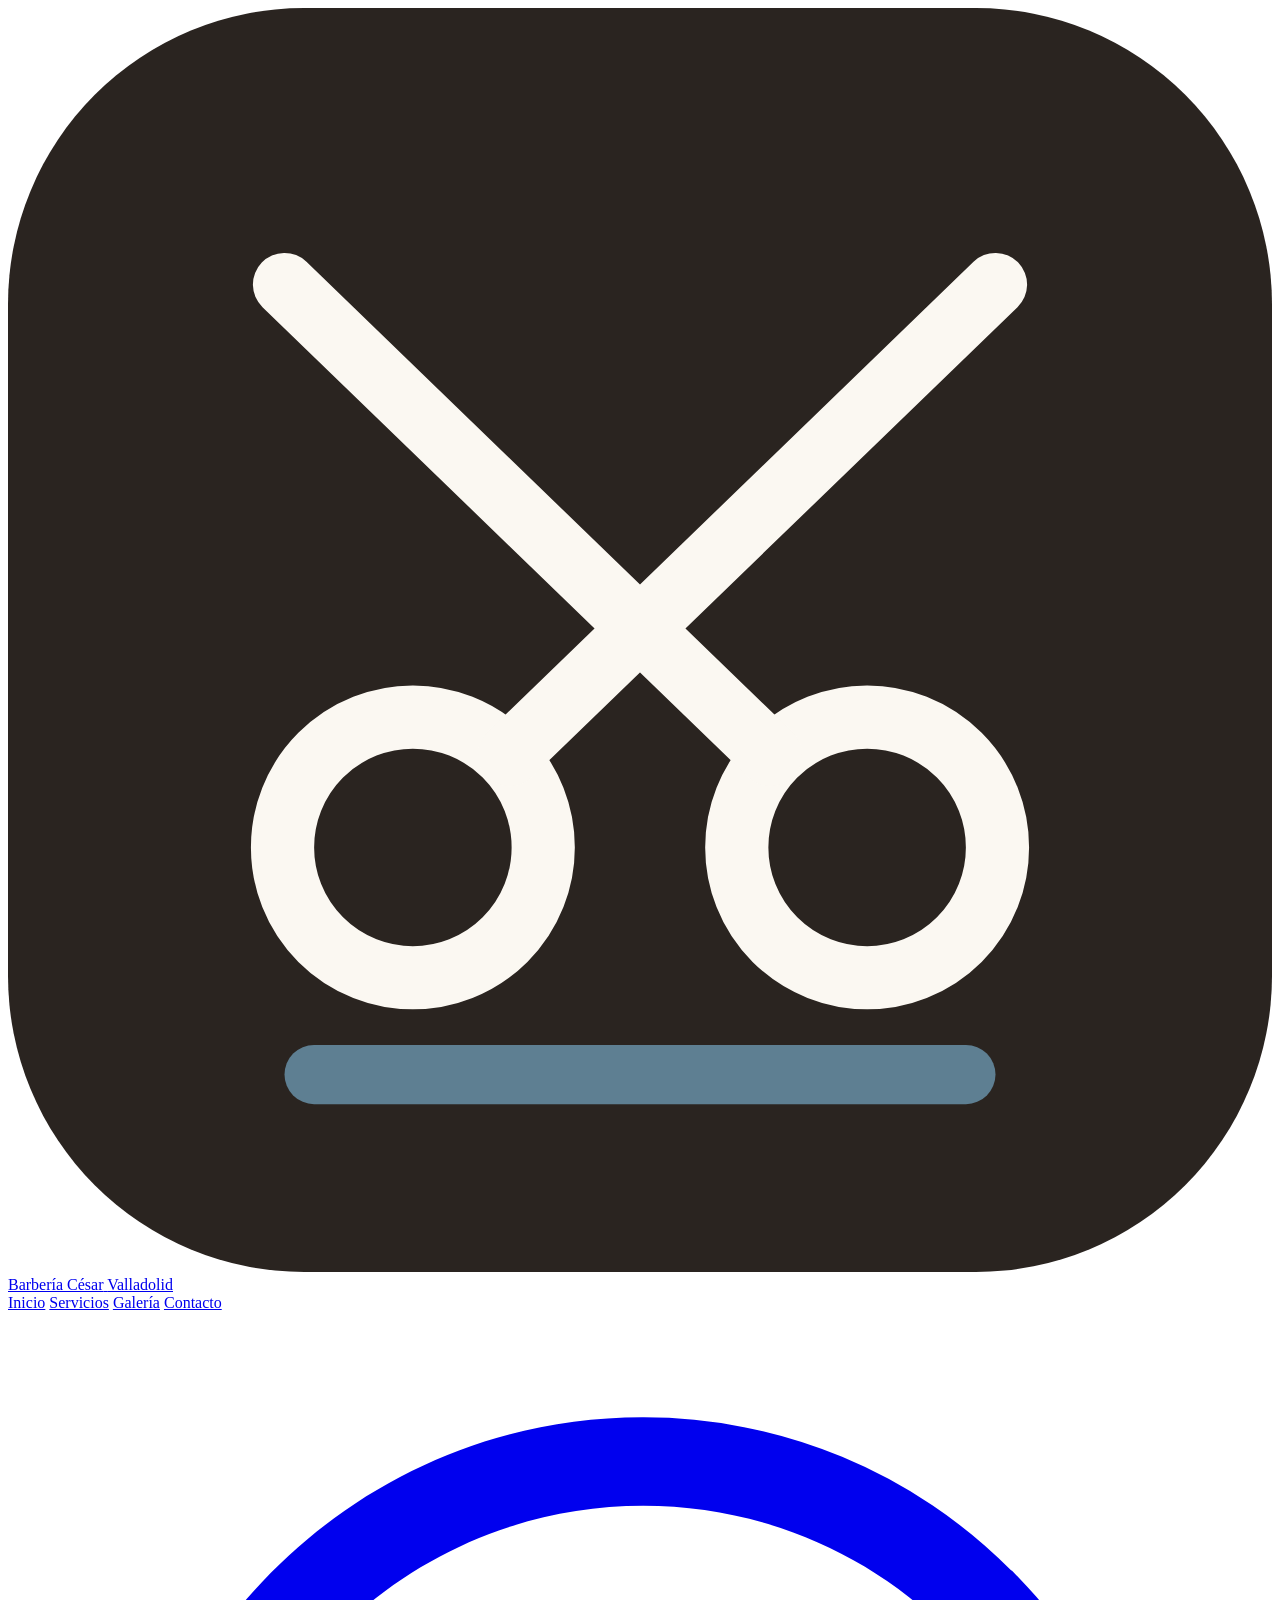
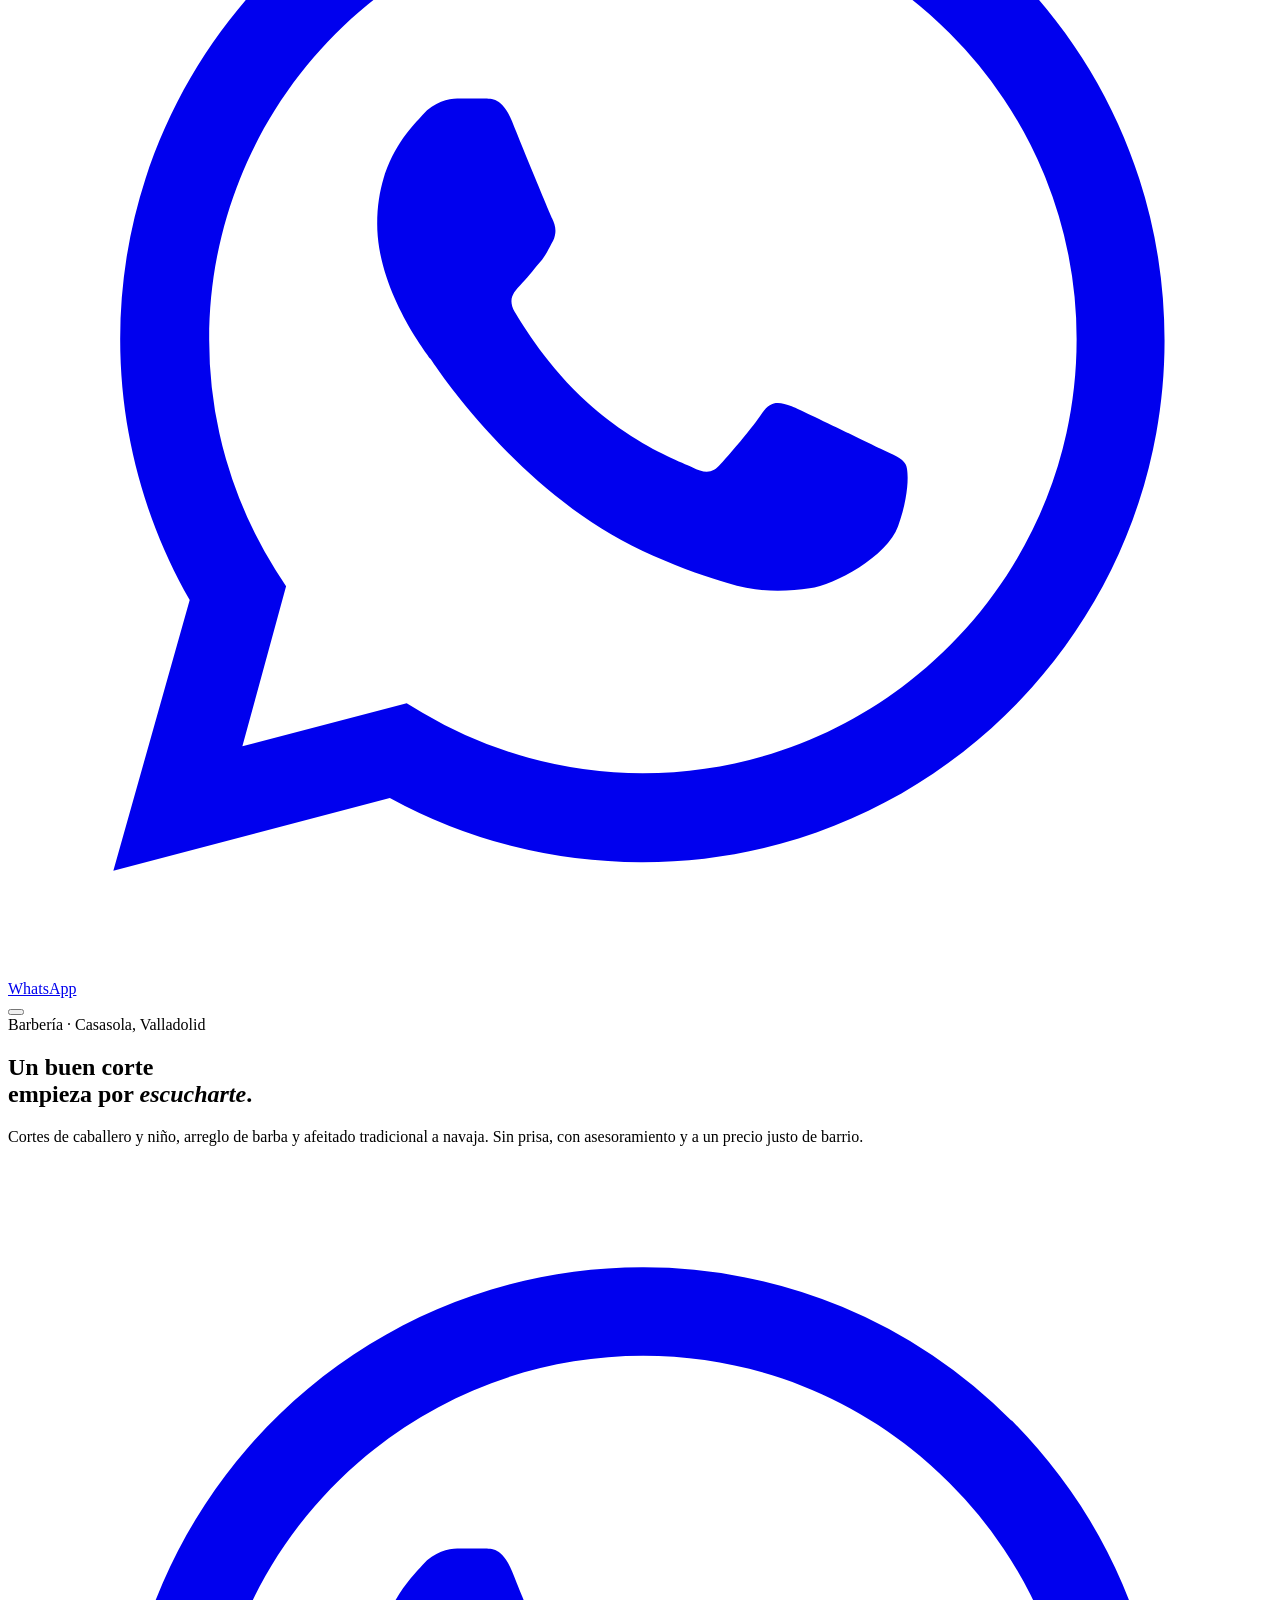
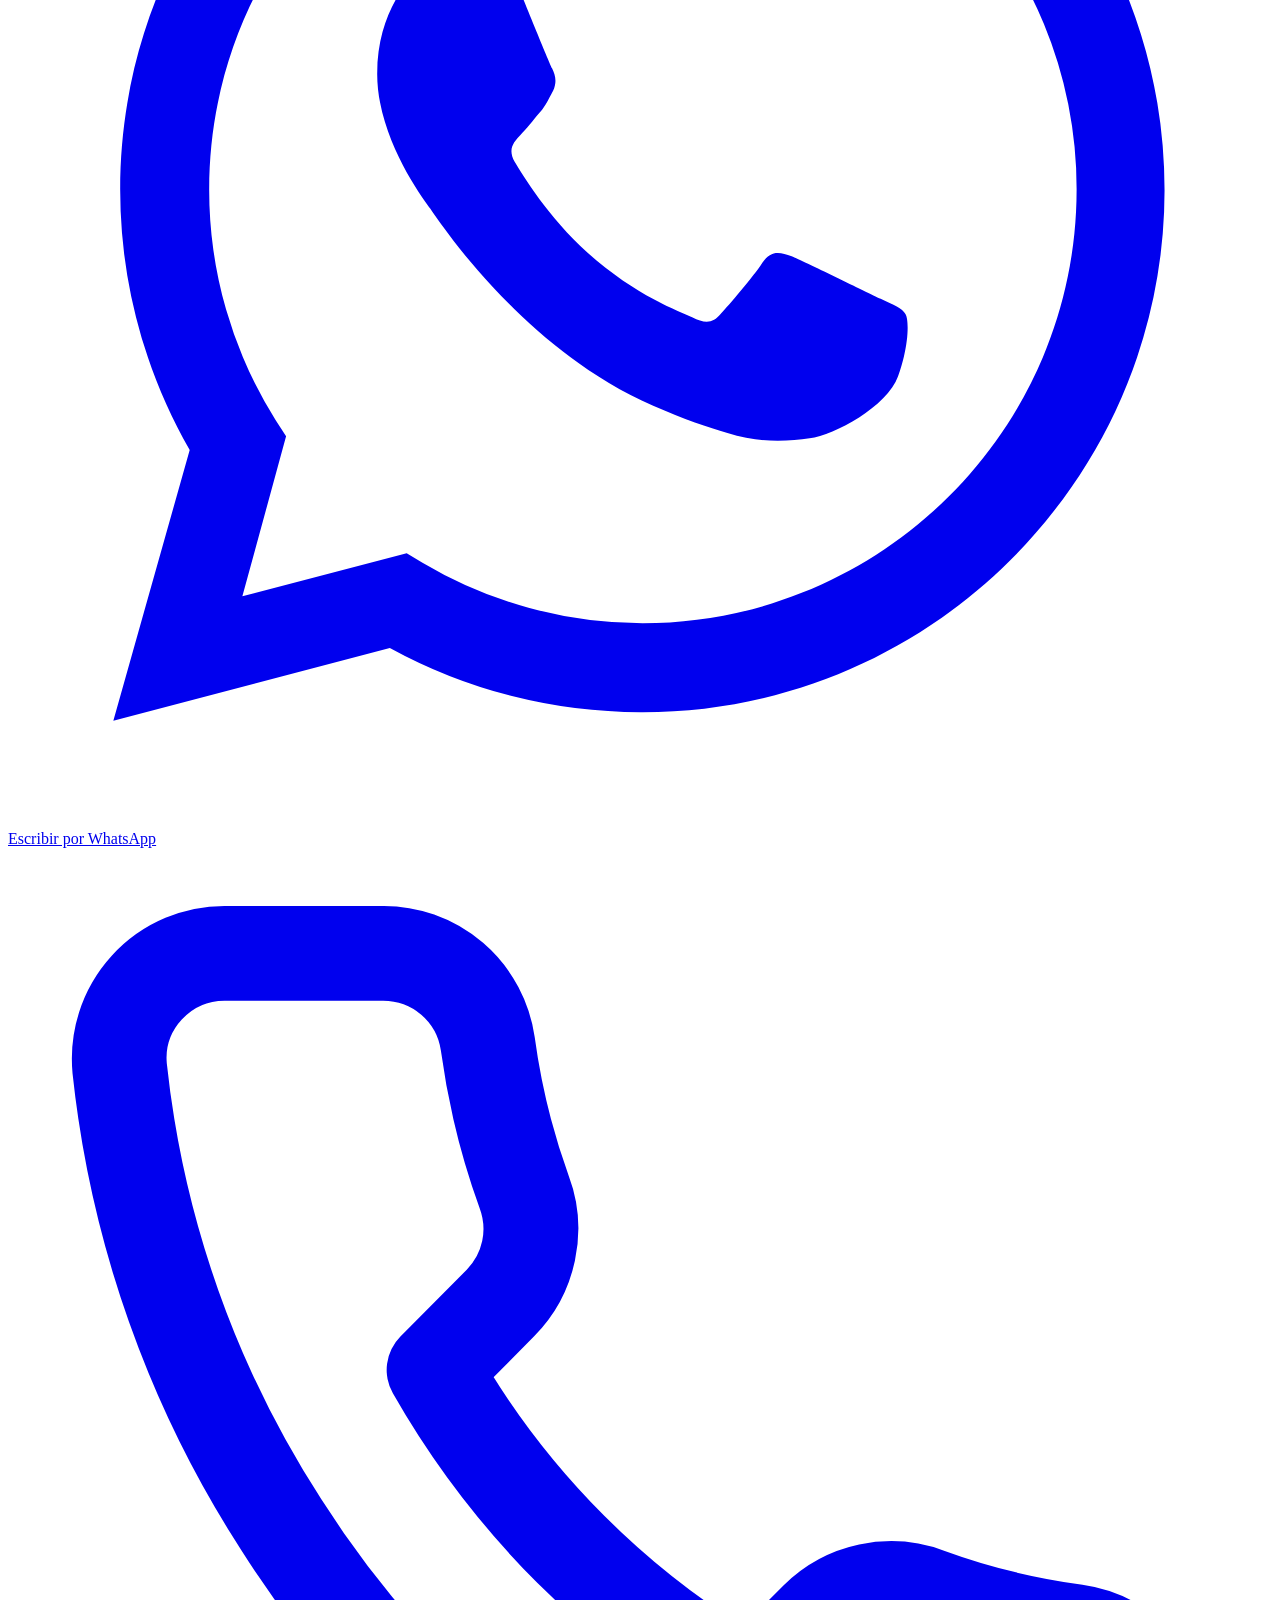
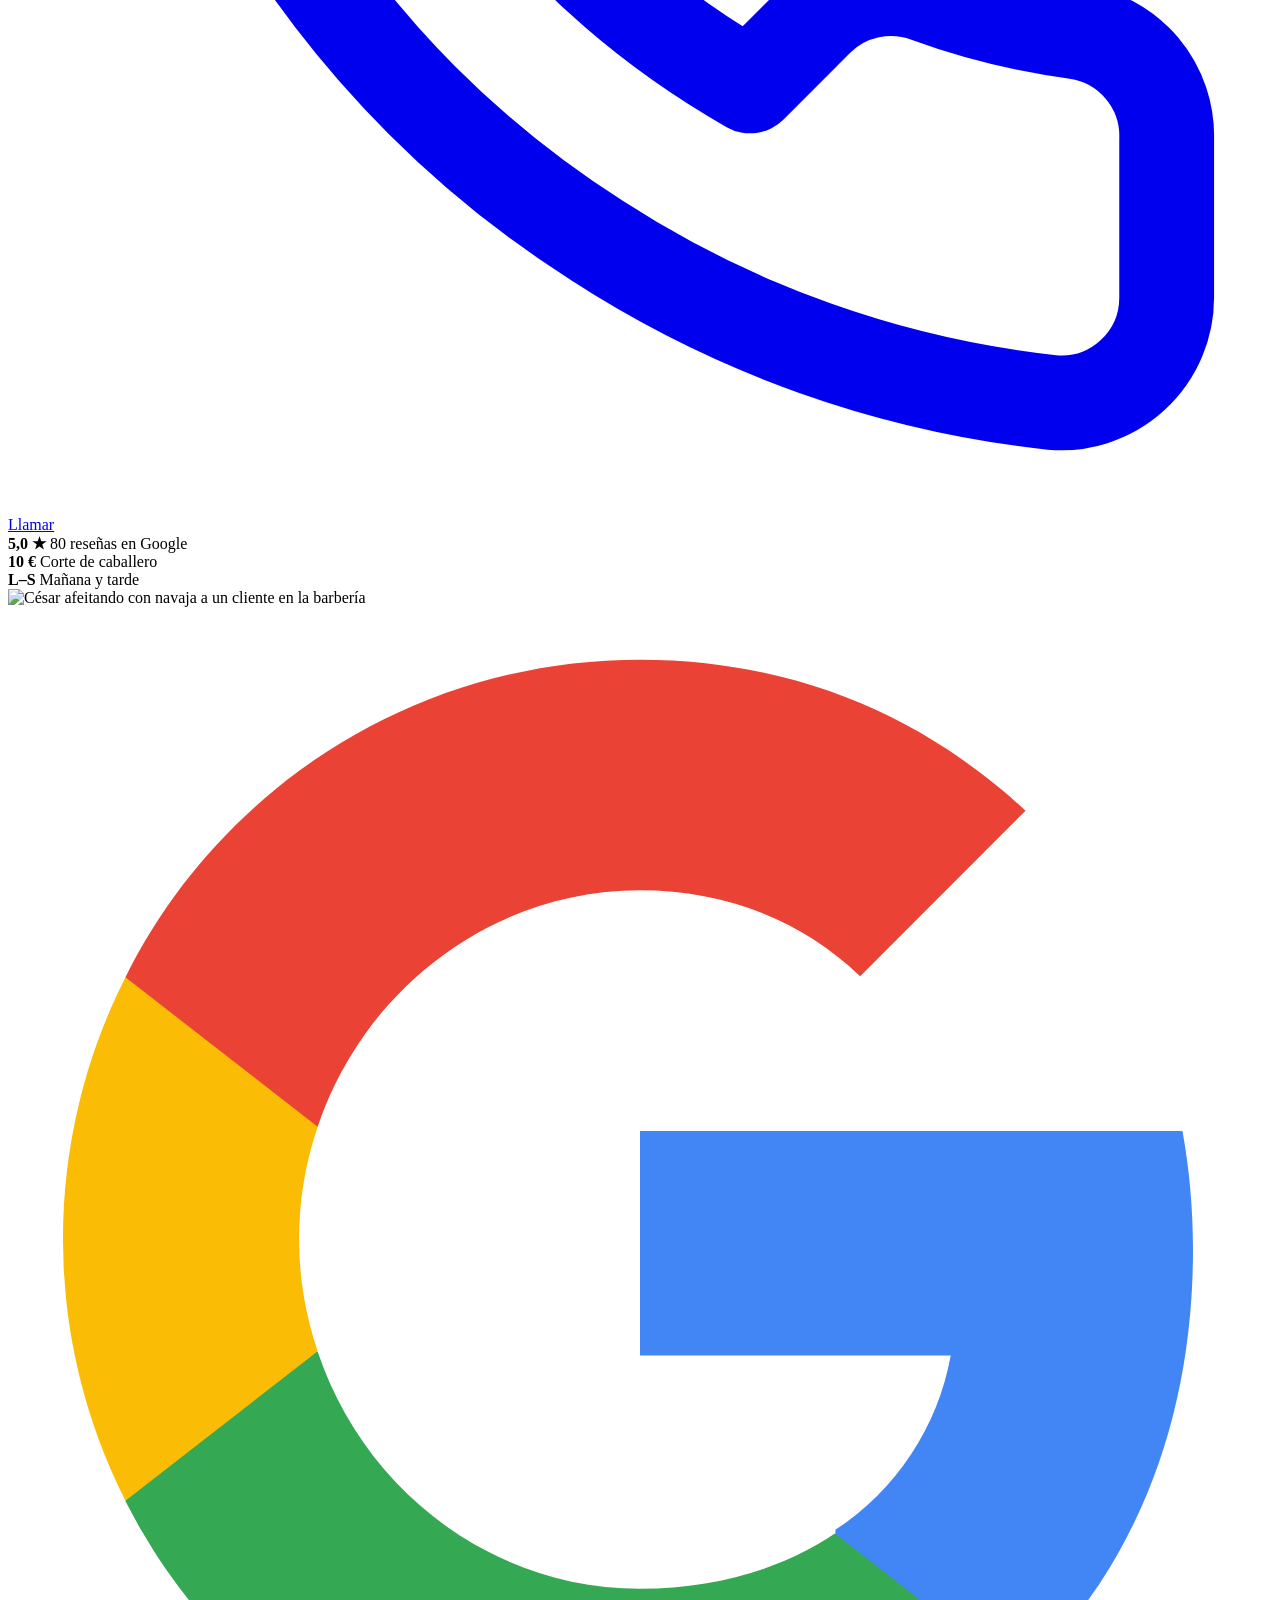
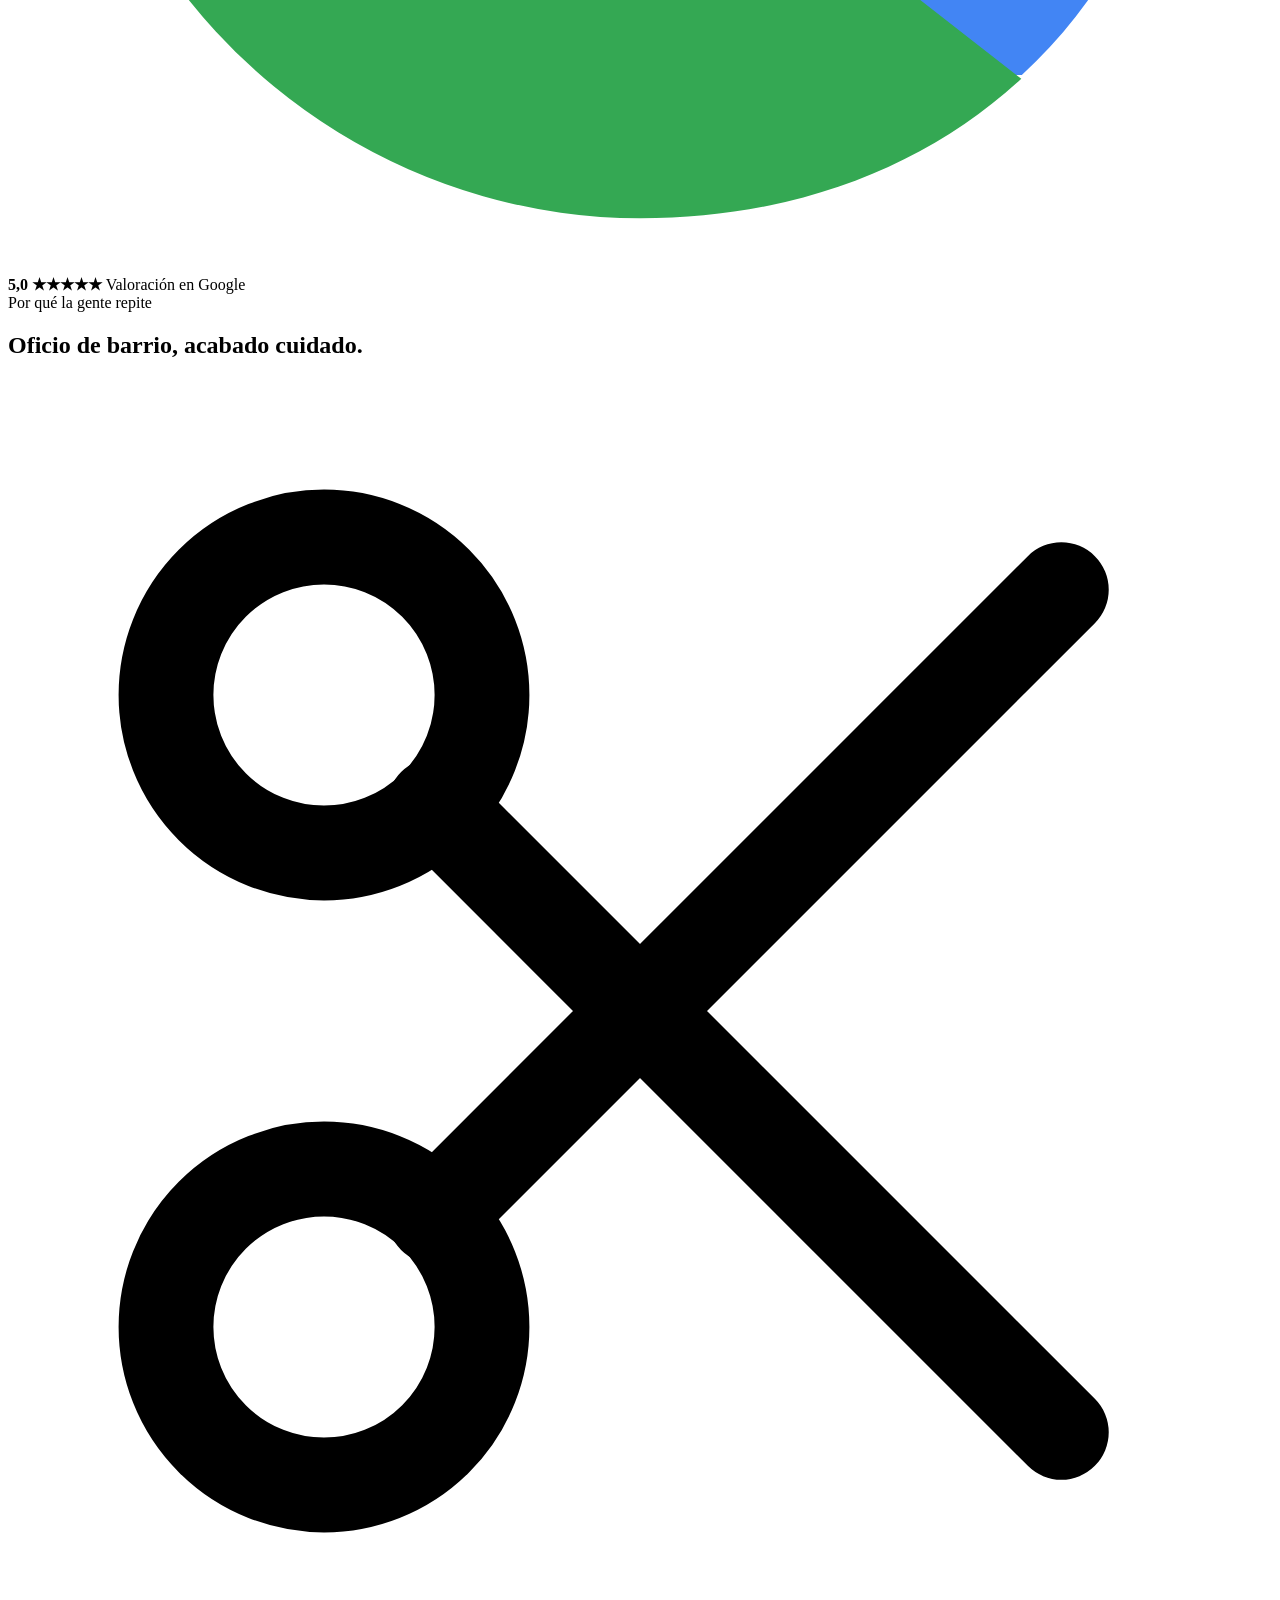
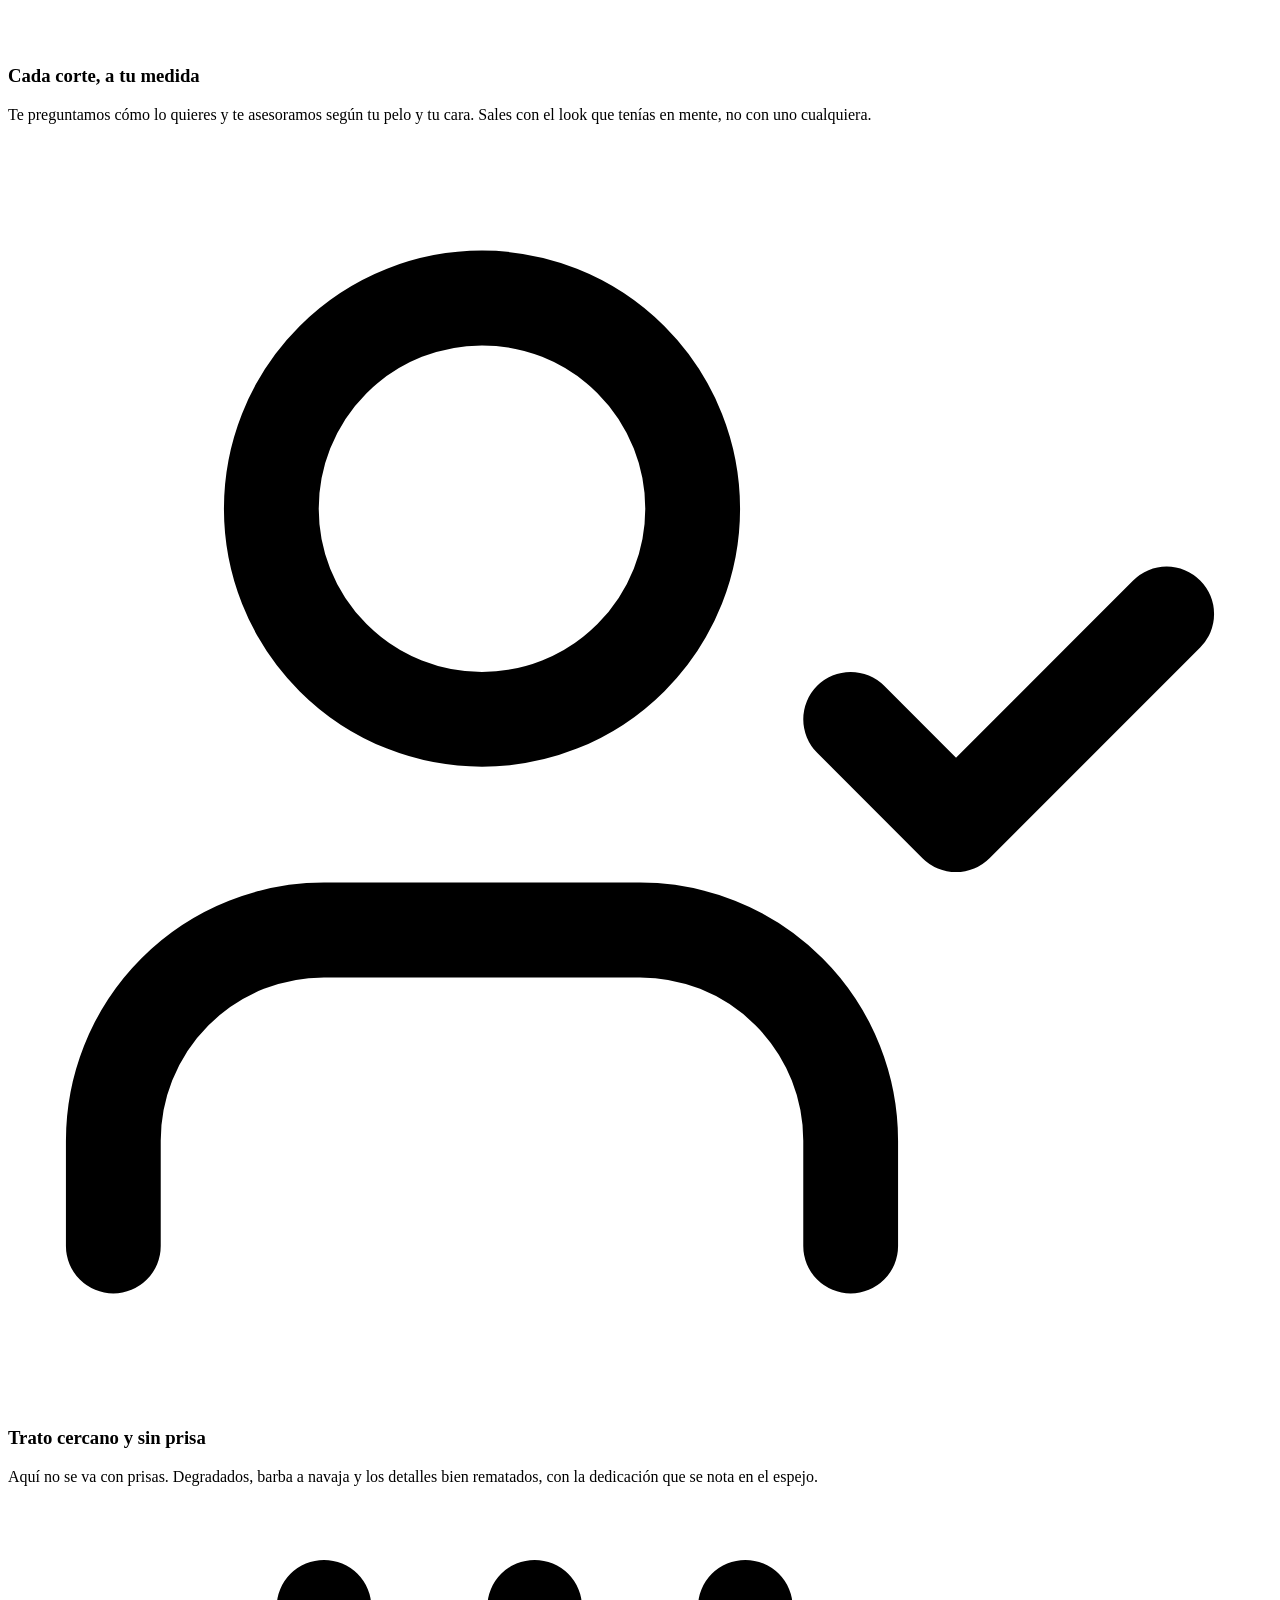
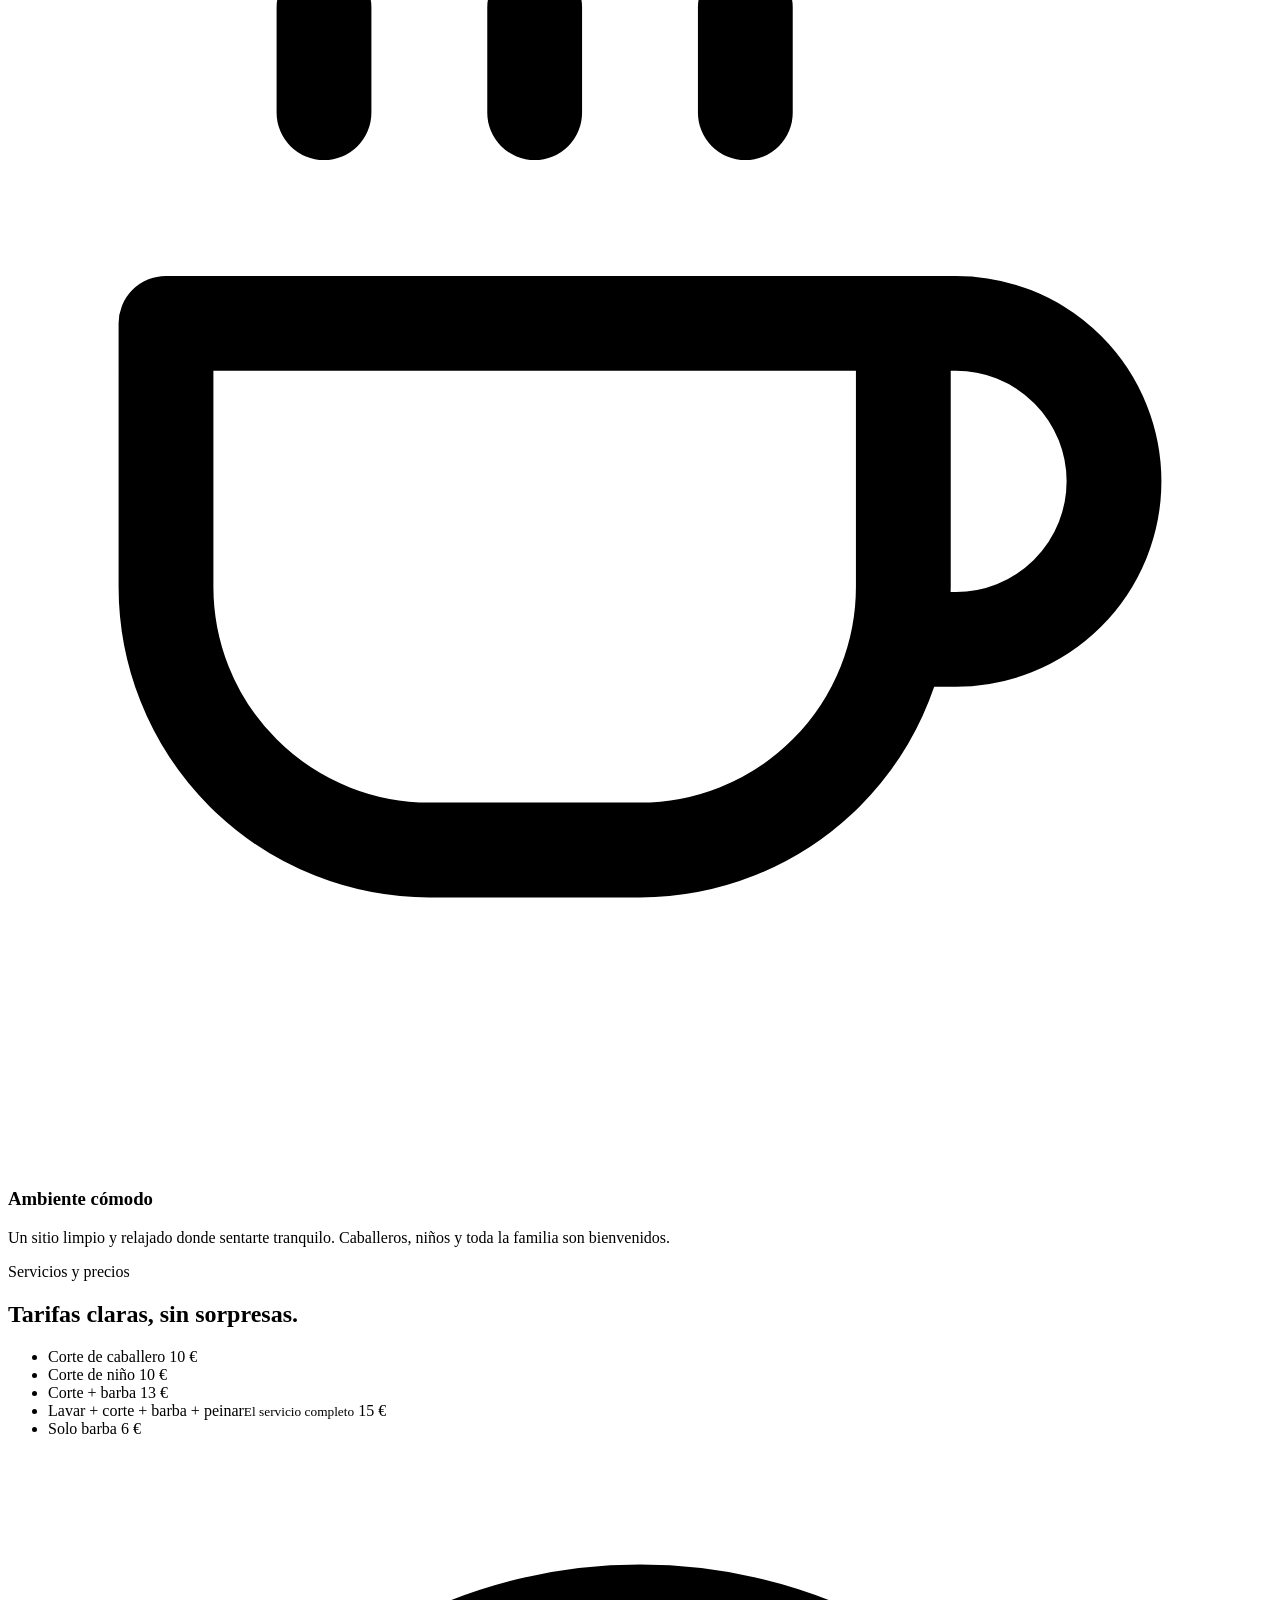
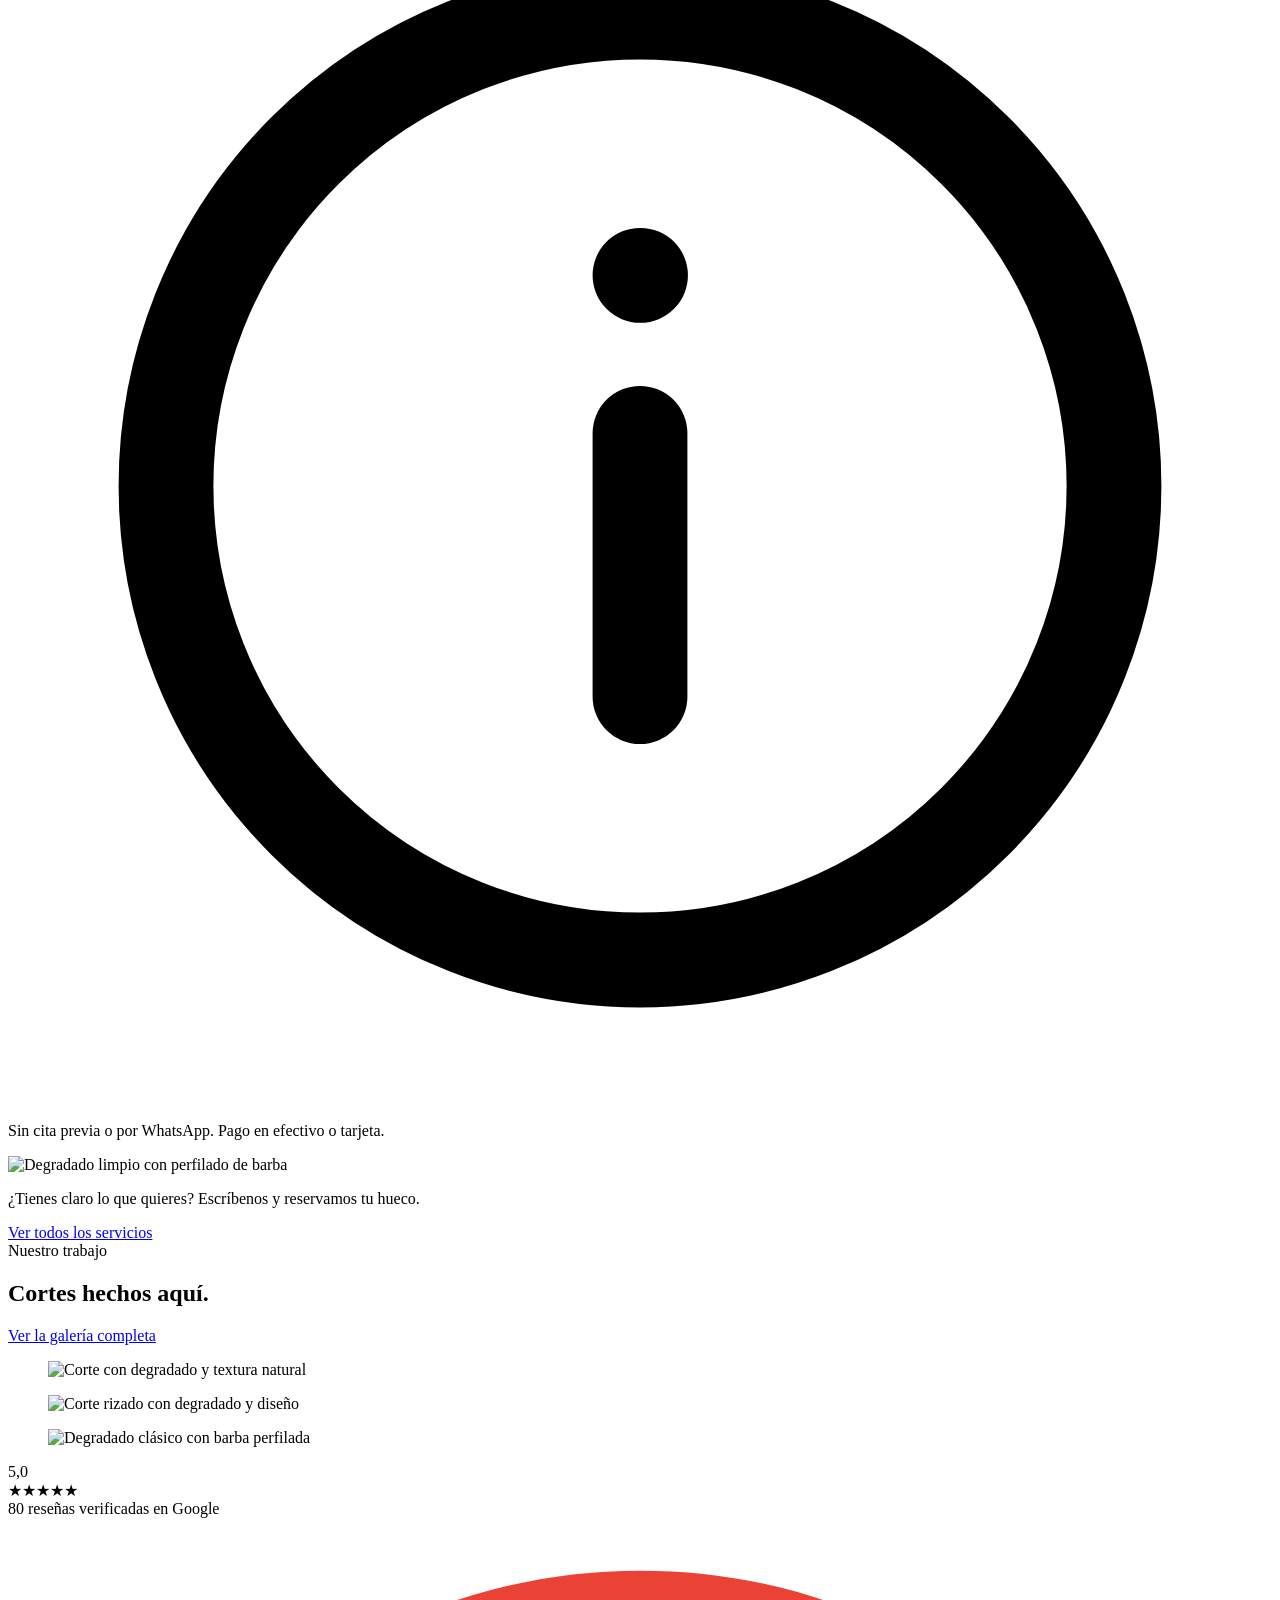
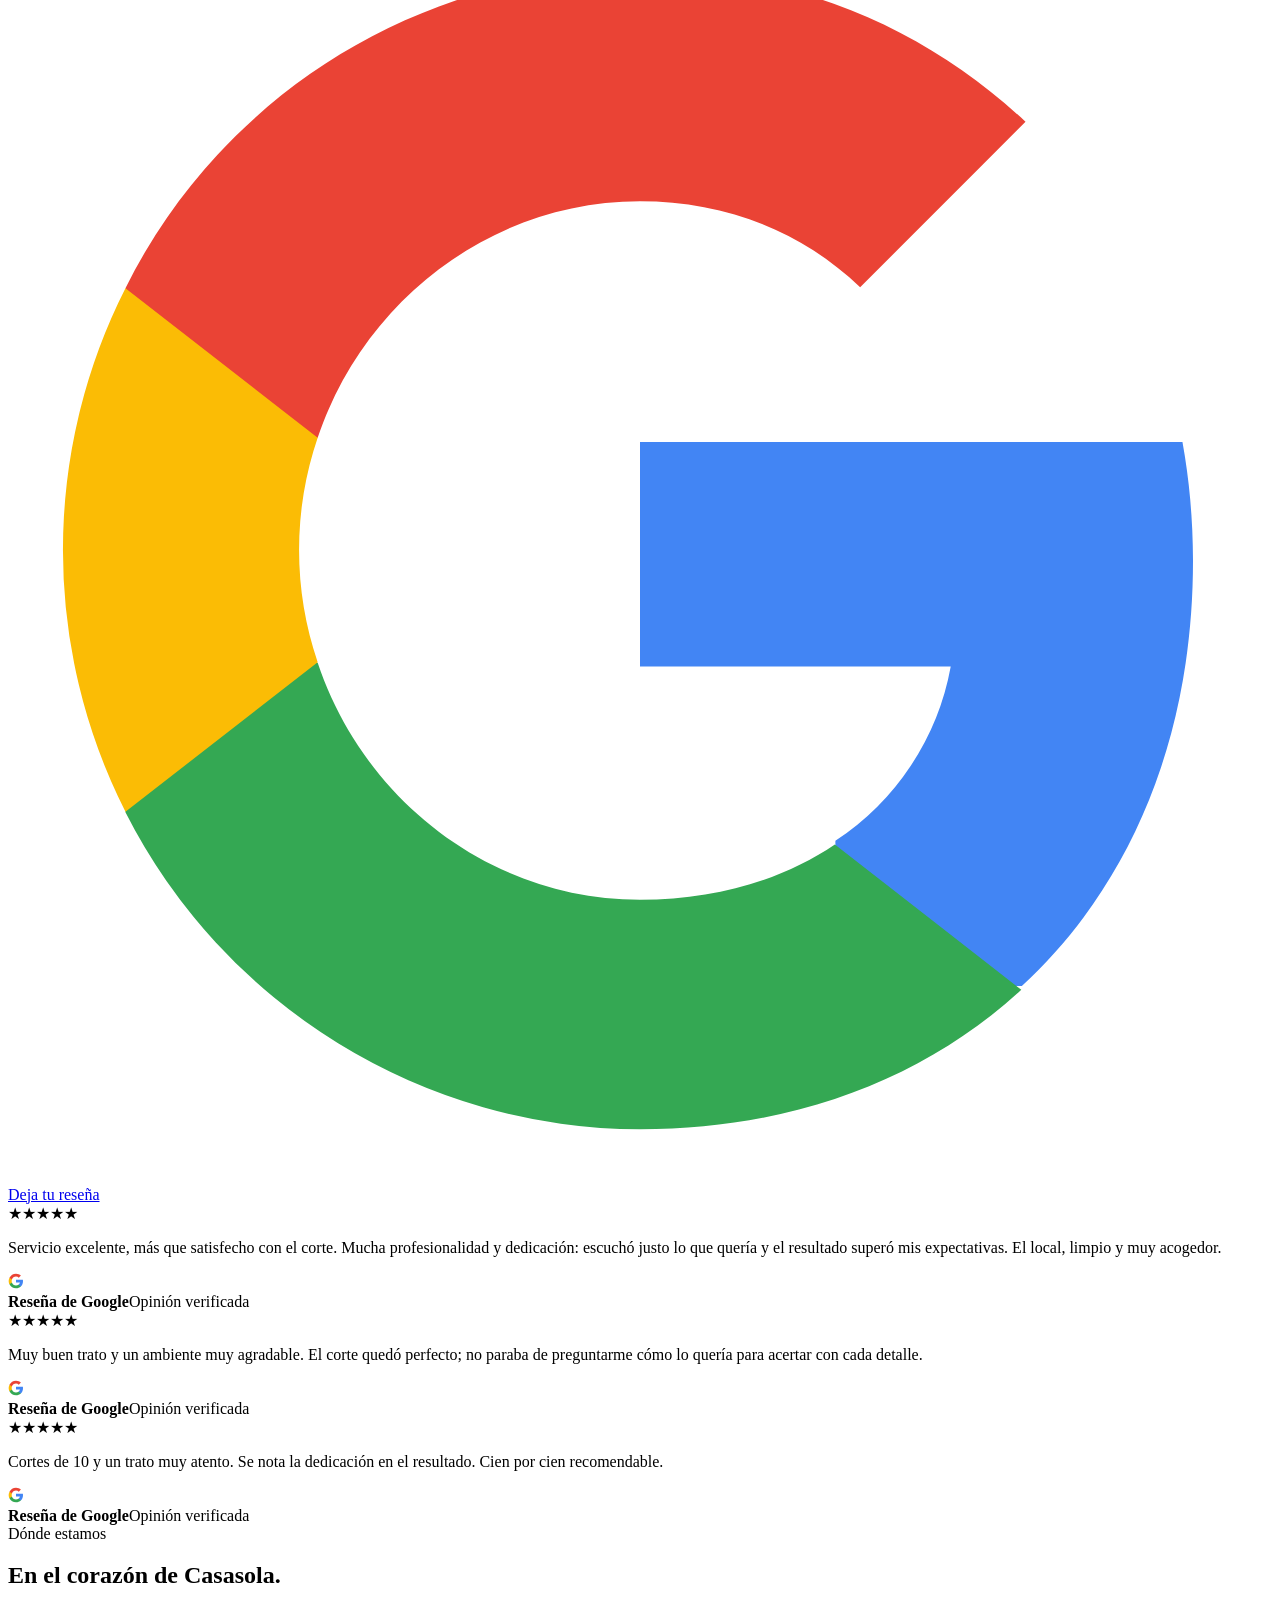
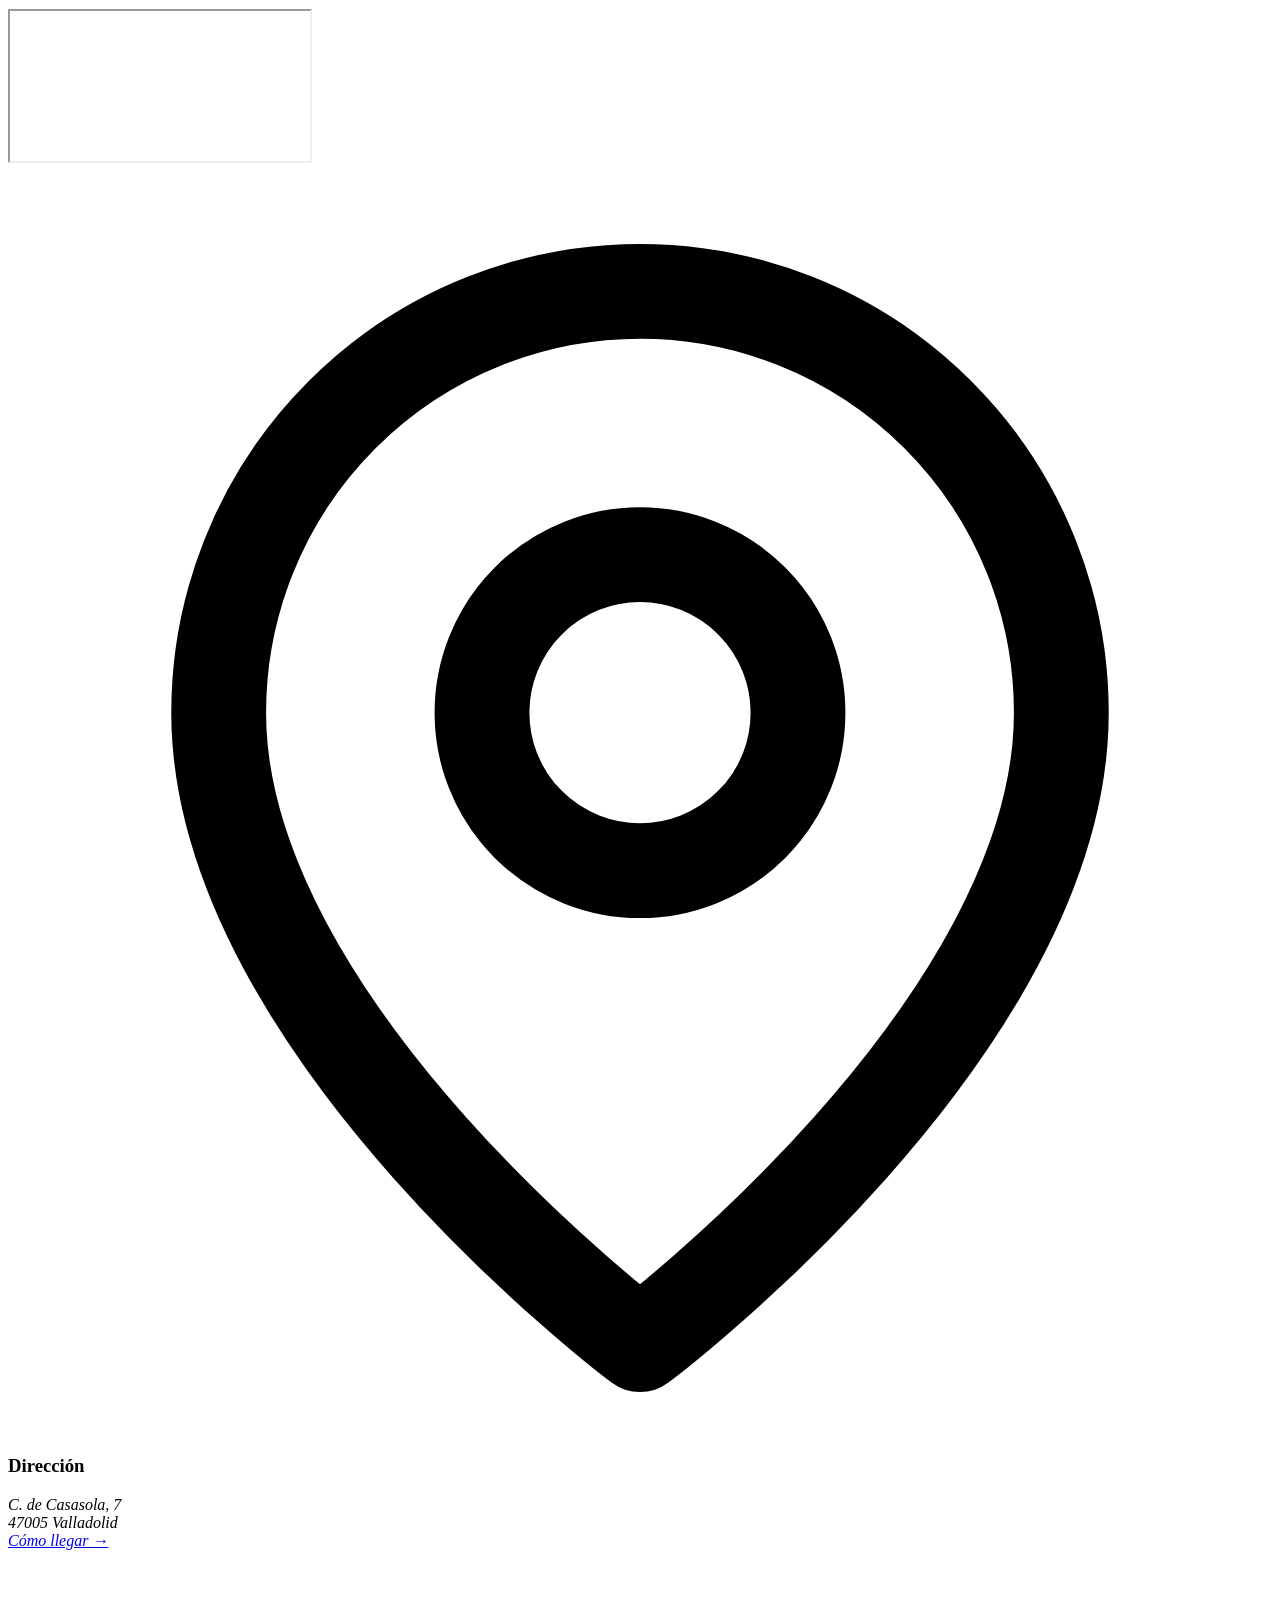
==== index.html @ ac02b458 "cesar" ====
<!DOCTYPE html>
<html lang="es">
<head>
<meta charset="UTF-8">
<meta name="viewport" content="width=device-width, initial-scale=1">
<title>Barbería César · Barbería en Valladolid (Casasola)</title>
<meta name="description" content="Barbería César en el barrio de Casasola, Valladolid. Cortes de caballero y niño, arreglo de barba y afeitado tradicional. 5,0★ con 80 reseñas. Pide cita por WhatsApp.">
<link rel="icon" type="image/svg+xml" href="img/favicon.svg">
<meta property="og:title" content="Barbería César · Valladolid">
<meta property="og:description" content="Cortes, barba y afeitado tradicional en Casasola, Valladolid. 5,0★ en Google.">
<meta property="og:type" content="website">
<meta property="og:image" content="img/hero.webp">
<link rel="preconnect" href="https://fonts.googleapis.com">
<link rel="preconnect" href="https://fonts.gstatic.com" crossorigin>
<script>document.documentElement.className+=" js";</script>
<link rel="stylesheet" href="css/styles.css">
</head>
<body>

<!-- ============ HEADER ============ -->
<header class="site-header">
  <div class="header-inner">
    <a class="brand" href="index.html" aria-label="Barbería César — inicio">
      <svg class="brand__mark" viewBox="0 0 64 64" aria-hidden="true">
        <rect width="64" height="64" rx="15" fill="#2A2420"/>
        <g fill="none" stroke="#FBF8F2" stroke-width="3.2" stroke-linecap="round" stroke-linejoin="round">
          <circle cx="20.5" cy="42.5" r="6.6"/><circle cx="43.5" cy="42.5" r="6.6"/>
          <path d="M25.4 37.8 50 14M38.6 37.8 14 14"/>
        </g>
        <rect x="14" y="52.5" width="36" height="3" rx="1.5" fill="#5E7F92"/>
      </svg>
      <span class="brand__text">
        <span class="brand__name">Barbería César</span>
        <span class="brand__sub">Valladolid</span>
      </span>
    </a>

    <nav class="nav" id="site-nav" aria-label="Principal">
      <a href="index.html" class="is-active">Inicio</a>
      <a href="servicios.html">Servicios</a>
      <a href="galeria.html">Galería</a>
      <a href="contacto.html">Contacto</a>
    </nav>

    <div class="header-actions">
      <!-- Botón directo de WhatsApp (no flotante) -->
      <a class="btn btn--wa" href="https://wa.me/34674576560?text=Hola%2C%20quer%C3%ADa%20pedir%20cita%20en%20Barber%C3%ADa%20C%C3%A9sar" target="_blank" rel="noopener">
        <svg viewBox="0 0 24 24" aria-hidden="true" fill="currentColor"><path d="M19.05 4.91A9.82 9.82 0 0 0 12.04 2C6.58 2 2.13 6.45 2.13 11.91c0 1.75.46 3.45 1.32 4.95L2 22l5.25-1.38a9.9 9.9 0 0 0 4.79 1.22h.01c5.46 0 9.91-4.45 9.91-9.91 0-2.65-1.03-5.14-2.9-7.02zM12.05 20.15a8.2 8.2 0 0 1-4.18-1.15l-.3-.18-3.12.82.83-3.04-.2-.31a8.2 8.2 0 0 1-1.26-4.38c0-4.54 3.7-8.23 8.24-8.23 2.2 0 4.27.86 5.82 2.42a8.18 8.18 0 0 1 2.41 5.82c0 4.54-3.7 8.23-8.24 8.23zm4.52-6.16c-.25-.12-1.47-.72-1.69-.81-.23-.08-.39-.12-.56.13-.16.25-.64.81-.79.97-.14.17-.29.19-.54.06-.25-.12-1.05-.39-1.99-1.23-.74-.66-1.23-1.47-1.38-1.72-.14-.25-.01-.38.11-.51.11-.11.25-.29.37-.43.12-.14.16-.25.25-.41.08-.17.04-.31-.02-.43-.06-.12-.56-1.34-.76-1.84-.2-.48-.41-.42-.56-.43h-.48c-.17 0-.43.06-.66.31-.22.25-.86.85-.86 2.07 0 1.22.89 2.4 1.01 2.56.12.17 1.75 2.67 4.23 3.74.59.26 1.05.41 1.41.52.59.19 1.13.16 1.56.1.48-.07 1.47-.6 1.68-1.18.21-.58.21-1.07.14-1.18-.06-.11-.22-.17-.47-.29z"/></svg>
        <span class="btn-call-label">WhatsApp</span>
      </a>
    </div>

    <button class="nav-toggle" aria-label="Abrir menú" aria-controls="site-nav" aria-expanded="false">
      <span></span>
    </button>
  </div>
</header>
<div class="nav-backdrop" aria-hidden="true"></div>

<main>

<!-- ============ HERO ============ -->
<section class="hero">
  <div class="wrap">
    <div class="hero__grid">
      <div class="hero__content reveal in">
        <span class="eyebrow">Barbería · Casasola, Valladolid</span>
        <h1>Un buen corte<br>empieza por <em>escucharte</em>.</h1>
        <p class="lead hero__lead">Cortes de caballero y niño, arreglo de barba y afeitado tradicional a navaja. Sin prisa, con asesoramiento y a un precio justo de barrio.</p>
        <div class="hero__cta btn-row">
          <a class="btn btn--wa" href="https://wa.me/34674576560?text=Hola%2C%20quer%C3%ADa%20pedir%20cita%20en%20Barber%C3%ADa%20C%C3%A9sar" target="_blank" rel="noopener">
            <svg viewBox="0 0 24 24" aria-hidden="true" fill="currentColor"><path d="M19.05 4.91A9.82 9.82 0 0 0 12.04 2C6.58 2 2.13 6.45 2.13 11.91c0 1.75.46 3.45 1.32 4.95L2 22l5.25-1.38a9.9 9.9 0 0 0 4.79 1.22h.01c5.46 0 9.91-4.45 9.91-9.91 0-2.65-1.03-5.14-2.9-7.02zM12.05 20.15a8.2 8.2 0 0 1-4.18-1.15l-.3-.18-3.12.82.83-3.04-.2-.31a8.2 8.2 0 0 1-1.26-4.38c0-4.54 3.7-8.23 8.24-8.23 2.2 0 4.27.86 5.82 2.42a8.18 8.18 0 0 1 2.41 5.82c0 4.54-3.7 8.23-8.24 8.23zm4.52-6.16c-.25-.12-1.47-.72-1.69-.81-.23-.08-.39-.12-.56.13-.16.25-.64.81-.79.97-.14.17-.29.19-.54.06-.25-.12-1.05-.39-1.99-1.23-.74-.66-1.23-1.47-1.38-1.72-.14-.25-.01-.38.11-.51.11-.11.25-.29.37-.43.12-.14.16-.25.25-.41.08-.17.04-.31-.02-.43-.06-.12-.56-1.34-.76-1.84-.2-.48-.41-.42-.56-.43h-.48c-.17 0-.43.06-.66.31-.22.25-.86.85-.86 2.07 0 1.22.89 2.4 1.01 2.56.12.17 1.75 2.67 4.23 3.74.59.26 1.05.41 1.41.52.59.19 1.13.16 1.56.1.48-.07 1.47-.6 1.68-1.18.21-.58.21-1.07.14-1.18-.06-.11-.22-.17-.47-.29z"/></svg>
            Escribir por WhatsApp
          </a>
          <a class="btn btn--ghost" href="tel:+34674576560">
            <svg viewBox="0 0 24 24" aria-hidden="true" fill="none" stroke="currentColor" stroke-width="1.8" stroke-linecap="round" stroke-linejoin="round"><path d="M22 16.92v3a2 2 0 0 1-2.18 2 19.8 19.8 0 0 1-8.63-3.07 19.5 19.5 0 0 1-6-6 19.8 19.8 0 0 1-3.07-8.67A2 2 0 0 1 4.11 2h3a2 2 0 0 1 2 1.72c.13.96.36 1.9.69 2.81a2 2 0 0 1-.45 2.11L8.09 9.91a16 16 0 0 0 6 6l1.27-1.27a2 2 0 0 1 2.11-.45c.9.33 1.85.56 2.81.69A2 2 0 0 1 22 16.92z"/></svg>
            Llamar
          </a>
        </div>
        <div class="hero__meta">
          <div class="hero__stat">
            <b>5,0 <span class="stars" aria-hidden="true">★</span></b>
            <span>80 reseñas en Google</span>
          </div>
          <div class="hero__stat">
            <b>10&nbsp;€</b>
            <span>Corte de caballero</span>
          </div>
          <div class="hero__stat">
            <b>L–S</b>
            <span>Mañana y tarde</span>
          </div>
        </div>
      </div>

      <div class="hero__media reveal in" data-d="1">
        <img src="img/hero.webp" width="1265" height="1244" alt="César afeitando con navaja a un cliente en la barbería" fetchpriority="high">
        <div class="hero__badge">
          <svg viewBox="0 0 24 24" aria-hidden="true"><path fill="#4285F4" d="M22.5 12.2c0-.78-.07-1.53-.2-2.25H12v4.26h5.9a5.04 5.04 0 0 1-2.19 3.31v2.76h3.54c2.07-1.91 3.25-4.72 3.25-8.08z"/><path fill="#34A853" d="M12 23c2.95 0 5.43-.98 7.24-2.65l-3.54-2.76c-.98.66-2.23 1.05-3.7 1.05-2.85 0-5.26-1.92-6.12-4.5H2.23v2.84A10.99 10.99 0 0 0 12 23z"/><path fill="#FBBC05" d="M5.88 14.13a6.6 6.6 0 0 1 0-4.26V7.03H2.23a11 11 0 0 0 0 9.94l3.65-2.84z"/><path fill="#EA4335" d="M12 5.38c1.6 0 3.05.55 4.18 1.63l3.14-3.14C17.43 2.1 14.95 1 12 1 7.7 1 3.99 3.47 2.23 7.03l3.65 2.84C6.74 7.3 9.15 5.38 12 5.38z"/></svg>
          <div>
            <b>5,0 <span class="stars" aria-hidden="true">★★★★★</span></b>
            <span>Valoración en Google</span>
          </div>
        </div>
      </div>
    </div>
  </div>
</section>

<!-- ============ VALORES ============ -->
<section class="section section--tint">
  <div class="wrap">
    <div class="section-head reveal">
      <span class="eyebrow">Por qué la gente repite</span>
      <h2>Oficio de barrio, acabado cuidado.</h2>
    </div>
    <div class="feature-grid">
      <article class="feature reveal" data-d="1">
        <div class="feature__icon">
          <svg viewBox="0 0 24 24" aria-hidden="true" fill="none" stroke="currentColor" stroke-width="1.8" stroke-linecap="round" stroke-linejoin="round"><circle cx="6" cy="6" r="3"/><circle cx="6" cy="18" r="3"/><path d="M8.1 8.1 20 20M8.1 15.9 20 4"/></svg>
        </div>
        <h3>Cada corte, a tu medida</h3>
        <p>Te preguntamos cómo lo quieres y te asesoramos según tu pelo y tu cara. Sales con el look que tenías en mente, no con uno cualquiera.</p>
      </article>
      <article class="feature reveal" data-d="2">
        <div class="feature__icon">
          <svg viewBox="0 0 24 24" aria-hidden="true" fill="none" stroke="currentColor" stroke-width="1.8" stroke-linecap="round" stroke-linejoin="round"><path d="M16 21v-2a4 4 0 0 0-4-4H6a4 4 0 0 0-4 4v2"/><circle cx="9" cy="7" r="4"/><path d="m16 11 2 2 4-4"/></svg>
        </div>
        <h3>Trato cercano y sin prisa</h3>
        <p>Aquí no se va con prisas. Degradados, barba a navaja y los detalles bien rematados, con la dedicación que se nota en el espejo.</p>
      </article>
      <article class="feature reveal" data-d="3">
        <div class="feature__icon">
          <svg viewBox="0 0 24 24" aria-hidden="true" fill="none" stroke="currentColor" stroke-width="1.8" stroke-linecap="round" stroke-linejoin="round"><path d="M17 8h1a3 3 0 0 1 0 6h-1"/><path d="M3 8h14v5a5 5 0 0 1-5 5H8a5 5 0 0 1-5-5V8z"/><path d="M6 2v2M10 2v2M14 2v2"/></svg>
        </div>
        <h3>Ambiente cómodo</h3>
        <p>Un sitio limpio y relajado donde sentarte tranquilo. Caballeros, niños y toda la familia son bienvenidos.</p>
      </article>
    </div>
  </div>
</section>

<!-- ============ PRECIOS DESTACADOS ============ -->
<section class="section">
  <div class="wrap">
    <div class="services-split">
      <div>
        <div class="section-head reveal" style="margin-bottom:var(--s4)">
          <span class="eyebrow">Servicios y precios</span>
          <h2>Tarifas claras, sin sorpresas.</h2>
        </div>
        <div class="tariff-wrap reveal" data-d="1">
          <div class="stripe" aria-hidden="true"></div>
          <ul class="tariff">
            <li class="tariff__row">
              <span class="tariff__name">Corte de caballero</span>
              <span class="tariff__leader" aria-hidden="true"></span>
              <span class="tariff__price">10&nbsp;€</span>
            </li>
            <li class="tariff__row">
              <span class="tariff__name">Corte de niño</span>
              <span class="tariff__leader" aria-hidden="true"></span>
              <span class="tariff__price">10&nbsp;€</span>
            </li>
            <li class="tariff__row">
              <span class="tariff__name">Corte + barba</span>
              <span class="tariff__leader" aria-hidden="true"></span>
              <span class="tariff__price">13&nbsp;€</span>
            </li>
            <li class="tariff__row">
              <span class="tariff__name">Lavar + corte + barba + peinar<small>El servicio completo</small></span>
              <span class="tariff__leader" aria-hidden="true"></span>
              <span class="tariff__price tariff__price--star">15&nbsp;€</span>
            </li>
            <li class="tariff__row">
              <span class="tariff__name">Solo barba</span>
              <span class="tariff__leader" aria-hidden="true"></span>
              <span class="tariff__price">6&nbsp;€</span>
            </li>
          </ul>
          <p class="tariff-note">
            <svg viewBox="0 0 24 24" aria-hidden="true" fill="none" stroke="currentColor" stroke-width="1.8" stroke-linecap="round" stroke-linejoin="round"><circle cx="12" cy="12" r="9"/><path d="M12 11v5M12 8h.01"/></svg>
            Sin cita previa o por WhatsApp. Pago en efectivo o tarjeta.
          </p>
        </div>
      </div>
      <aside class="services-aside reveal" data-d="2">
        <img src="img/trabajos_02.webp" width="765" height="1020" alt="Degradado limpio con perfilado de barba" loading="lazy">
        <p class="lead">¿Tienes claro lo que quieres? Escríbenos y reservamos tu hueco.</p>
        <div class="btn-row" style="margin-top:var(--s3)">
          <a class="btn btn--dark" href="servicios.html">Ver todos los servicios</a>
        </div>
      </aside>
    </div>
  </div>
</section>

<!-- ============ GALERÍA (anticipo) ============ -->
<section class="section section--tint">
  <div class="wrap">
    <div class="reviews-top reveal">
      <div class="section-head" style="margin-bottom:0">
        <span class="eyebrow">Nuestro trabajo</span>
        <h2>Cortes hechos aquí.</h2>
      </div>
      <a class="btn btn--ghost" href="galeria.html">Ver la galería completa</a>
    </div>
    <div class="gallery gallery--preview reveal" data-d="1">
      <figure class="shot"><img src="img/trabajos_01.webp" width="768" height="1020" alt="Corte con degradado y textura natural" loading="lazy"></figure>
      <figure class="shot"><img src="img/trabajos_04.webp" width="765" height="1020" alt="Corte rizado con degradado y diseño" loading="lazy"></figure>
      <figure class="shot"><img src="img/trabajos_05.webp" width="765" height="1020" alt="Degradado clásico con barba perfilada" loading="lazy"></figure>
    </div>
  </div>
</section>

<!-- ============ RESEÑAS ============ -->
<section class="section">
  <div class="wrap">
    <div class="reviews-top reveal">
      <div class="rating-badge">
        <div class="rating-badge__score">5,0</div>
        <div class="rating-badge__meta">
          <div class="stars" aria-hidden="true">★★★★★</div>
          <span>80 reseñas verificadas en Google</span>
        </div>
      </div>
      <a class="btn btn--light" href="https://search.google.com/local/writereview?placeid=ChIJ3dQNRzgTRw0RWddzvjL9yX8" target="_blank" rel="noopener">
        <svg viewBox="0 0 24 24" aria-hidden="true"><path fill="#4285F4" d="M22.5 12.2c0-.78-.07-1.53-.2-2.25H12v4.26h5.9a5.04 5.04 0 0 1-2.19 3.31v2.76h3.54c2.07-1.91 3.25-4.72 3.25-8.08z"/><path fill="#34A853" d="M12 23c2.95 0 5.43-.98 7.24-2.65l-3.54-2.76c-.98.66-2.23 1.05-3.7 1.05-2.85 0-5.26-1.92-6.12-4.5H2.23v2.84A10.99 10.99 0 0 0 12 23z"/><path fill="#FBBC05" d="M5.88 14.13a6.6 6.6 0 0 1 0-4.26V7.03H2.23a11 11 0 0 0 0 9.94l3.65-2.84z"/><path fill="#EA4335" d="M12 5.38c1.6 0 3.05.55 4.18 1.63l3.14-3.14C17.43 2.1 14.95 1 12 1 7.7 1 3.99 3.47 2.23 7.03l3.65 2.84C6.74 7.3 9.15 5.38 12 5.38z"/></svg>
        Deja tu reseña
      </a>
    </div>

    <div class="review-grid">
      <article class="review reveal" data-d="1">
        <div class="stars" aria-hidden="true">★★★★★</div>
        <p>Servicio excelente, más que satisfecho con el corte. Mucha profesionalidad y dedicación: escuchó justo lo que quería y el resultado superó mis expectativas. El local, limpio y muy acogedor.</p>
        <div class="review__author">
          <span class="review__avatar" aria-hidden="true">
            <svg viewBox="0 0 24 24" width="16" height="16"><path fill="#4285F4" d="M22.5 12.2c0-.78-.07-1.53-.2-2.25H12v4.26h5.9a5.04 5.04 0 0 1-2.19 3.31v2.76h3.54c2.07-1.91 3.25-4.72 3.25-8.08z"/><path fill="#34A853" d="M12 23c2.95 0 5.43-.98 7.24-2.65l-3.54-2.76c-.98.66-2.23 1.05-3.7 1.05-2.85 0-5.26-1.92-6.12-4.5H2.23v2.84A10.99 10.99 0 0 0 12 23z"/><path fill="#FBBC05" d="M5.88 14.13a6.6 6.6 0 0 1 0-4.26V7.03H2.23a11 11 0 0 0 0 9.94l3.65-2.84z"/><path fill="#EA4335" d="M12 5.38c1.6 0 3.05.55 4.18 1.63l3.14-3.14C17.43 2.1 14.95 1 12 1 7.7 1 3.99 3.47 2.23 7.03l3.65 2.84C6.74 7.3 9.15 5.38 12 5.38z"/></svg>
          </span>
          <div><b>Reseña de Google</b><span>Opinión verificada</span></div>
        </div>
      </article>

      <article class="review reveal" data-d="2">
        <div class="stars" aria-hidden="true">★★★★★</div>
        <p>Muy buen trato y un ambiente muy agradable. El corte quedó perfecto; no paraba de preguntarme cómo lo quería para acertar con cada detalle.</p>
        <div class="review__author">
          <span class="review__avatar" aria-hidden="true">
            <svg viewBox="0 0 24 24" width="16" height="16"><path fill="#4285F4" d="M22.5 12.2c0-.78-.07-1.53-.2-2.25H12v4.26h5.9a5.04 5.04 0 0 1-2.19 3.31v2.76h3.54c2.07-1.91 3.25-4.72 3.25-8.08z"/><path fill="#34A853" d="M12 23c2.95 0 5.43-.98 7.24-2.65l-3.54-2.76c-.98.66-2.23 1.05-3.7 1.05-2.85 0-5.26-1.92-6.12-4.5H2.23v2.84A10.99 10.99 0 0 0 12 23z"/><path fill="#FBBC05" d="M5.88 14.13a6.6 6.6 0 0 1 0-4.26V7.03H2.23a11 11 0 0 0 0 9.94l3.65-2.84z"/><path fill="#EA4335" d="M12 5.38c1.6 0 3.05.55 4.18 1.63l3.14-3.14C17.43 2.1 14.95 1 12 1 7.7 1 3.99 3.47 2.23 7.03l3.65 2.84C6.74 7.3 9.15 5.38 12 5.38z"/></svg>
          </span>
          <div><b>Reseña de Google</b><span>Opinión verificada</span></div>
        </div>
      </article>

      <article class="review reveal" data-d="3">
        <div class="stars" aria-hidden="true">★★★★★</div>
        <p>Cortes de 10 y un trato muy atento. Se nota la dedicación en el resultado. Cien por cien recomendable.</p>
        <div class="review__author">
          <span class="review__avatar" aria-hidden="true">
            <svg viewBox="0 0 24 24" width="16" height="16"><path fill="#4285F4" d="M22.5 12.2c0-.78-.07-1.53-.2-2.25H12v4.26h5.9a5.04 5.04 0 0 1-2.19 3.31v2.76h3.54c2.07-1.91 3.25-4.72 3.25-8.08z"/><path fill="#34A853" d="M12 23c2.95 0 5.43-.98 7.24-2.65l-3.54-2.76c-.98.66-2.23 1.05-3.7 1.05-2.85 0-5.26-1.92-6.12-4.5H2.23v2.84A10.99 10.99 0 0 0 12 23z"/><path fill="#FBBC05" d="M5.88 14.13a6.6 6.6 0 0 1 0-4.26V7.03H2.23a11 11 0 0 0 0 9.94l3.65-2.84z"/><path fill="#EA4335" d="M12 5.38c1.6 0 3.05.55 4.18 1.63l3.14-3.14C17.43 2.1 14.95 1 12 1 7.7 1 3.99 3.47 2.23 7.03l3.65 2.84C6.74 7.3 9.15 5.38 12 5.38z"/></svg>
          </span>
          <div><b>Reseña de Google</b><span>Opinión verificada</span></div>
        </div>
      </article>
    </div>
  </div>
</section>

<!-- ============ UBICACIÓN / CTA ============ -->
<section class="section section--tint">
  <div class="wrap">
    <div class="section-head reveal">
      <span class="eyebrow">Dónde estamos</span>
      <h2>En el corazón de Casasola.</h2>
    </div>
    <div class="contact-grid">
      <div class="map-card reveal" data-d="1">
        <iframe
          title="Mapa de Barbería César en C. de Casasola, 7, Valladolid"
          src="https://www.google.com/maps?q=Barber%C3%ADa%20Profesional%20Cesar%2C%20C.%20de%20Casasola%2C%207%2C%2047005%20Valladolid&z=16&output=embed"
          loading="lazy" referrerpolicy="no-referrer-when-downgrade" allowfullscreen></iframe>
      </div>
      <div class="info-card reveal" data-d="2">
        <div class="info-block">
          <h3>
            <svg viewBox="0 0 24 24" aria-hidden="true" fill="none" stroke="currentColor" stroke-width="1.8" stroke-linecap="round" stroke-linejoin="round"><path d="M20 10c0 6-8 12-8 12s-8-6-8-12a8 8 0 0 1 16 0z"/><circle cx="12" cy="10" r="3"/></svg>
            Dirección
          </h3>
          <address class="addr">
            C. de Casasola, 7<br>47005 Valladolid<br>
            <a href="https://www.google.com/maps/dir/?api=1&destination=Barber%C3%ADa%20Profesional%20Cesar%20Casasola%207%20Valladolid&destination_place_id=ChIJ3dQNRzgTRw0RWddzvjL9yX8" target="_blank" rel="noopener">Cómo llegar →</a>
          </address>
        </div>
        <div class="info-block">
          <h3>
            <svg viewBox="0 0 24 24" aria-hidden="true" fill="none" stroke="currentColor" stroke-width="1.8" stroke-linecap="round" stroke-linejoin="round"><circle cx="12" cy="12" r="9"/><path d="M12 7v5l3 2"/></svg>
            Horario
          </h3>
          <div class="info-line"><span>Lunes a sábado</span><span>10:00–14:00 · 16:00–21:00</span></div>
          <div class="info-line is-closed"><span>Domingo</span><span>Cerrado</span></div>
        </div>
        <div class="contact-actions">
          <a class="btn btn--wa" href="https://wa.me/34674576560?text=Hola%2C%20quer%C3%ADa%20pedir%20cita%20en%20Barber%C3%ADa%20C%C3%A9sar" target="_blank" rel="noopener">
            <svg viewBox="0 0 24 24" aria-hidden="true" fill="currentColor"><path d="M19.05 4.91A9.82 9.82 0 0 0 12.04 2C6.58 2 2.13 6.45 2.13 11.91c0 1.75.46 3.45 1.32 4.95L2 22l5.25-1.38a9.9 9.9 0 0 0 4.79 1.22h.01c5.46 0 9.91-4.45 9.91-9.91 0-2.65-1.03-5.14-2.9-7.02zM12.05 20.15a8.2 8.2 0 0 1-4.18-1.15l-.3-.18-3.12.82.83-3.04-.2-.31a8.2 8.2 0 0 1-1.26-4.38c0-4.54 3.7-8.23 8.24-8.23 2.2 0 4.27.86 5.82 2.42a8.18 8.18 0 0 1 2.41 5.82c0 4.54-3.7 8.23-8.24 8.23zm4.52-6.16c-.25-.12-1.47-.72-1.69-.81-.23-.08-.39-.12-.56.13-.16.25-.64.81-.79.97-.14.17-.29.19-.54.06-.25-.12-1.05-.39-1.99-1.23-.74-.66-1.23-1.47-1.38-1.72-.14-.25-.01-.38.11-.51.11-.11.25-.29.37-.43.12-.14.16-.25.25-.41.08-.17.04-.31-.02-.43-.06-.12-.56-1.34-.76-1.84-.2-.48-.41-.42-.56-.43h-.48c-.17 0-.43.06-.66.31-.22.25-.86.85-.86 2.07 0 1.22.89 2.4 1.01 2.56.12.17 1.75 2.67 4.23 3.74.59.26 1.05.41 1.41.52.59.19 1.13.16 1.56.1.48-.07 1.47-.6 1.68-1.18.21-.58.21-1.07.14-1.18-.06-.11-.22-.17-.47-.29z"/></svg>
            WhatsApp
          </a>
          <a class="btn btn--dark" href="tel:+34674576560">
            <svg viewBox="0 0 24 24" aria-hidden="true" fill="none" stroke="currentColor" stroke-width="1.8" stroke-linecap="round" stroke-linejoin="round"><path d="M22 16.92v3a2 2 0 0 1-2.18 2 19.8 19.8 0 0 1-8.63-3.07 19.5 19.5 0 0 1-6-6 19.8 19.8 0 0 1-3.07-8.67A2 2 0 0 1 4.11 2h3a2 2 0 0 1 2 1.72c.13.96.36 1.9.69 2.81a2 2 0 0 1-.45 2.11L8.09 9.91a16 16 0 0 0 6 6l1.27-1.27a2 2 0 0 1 2.11-.45c.9.33 1.85.56 2.81.69A2 2 0 0 1 22 16.92z"/></svg>
            674 57 65 60
          </a>
        </div>
      </div>
    </div>
  </div>
</section>

</main>

<!-- ============ FOOTER ============ -->
<footer class="site-footer">
  <div class="wrap">
    <div class="footer-grid">
      <div class="footer-brand">
        <a class="brand" href="index.html" aria-label="Barbería César — inicio">
          <svg class="brand__mark" viewBox="0 0 64 64" aria-hidden="true">
            <rect width="64" height="64" rx="15" fill="#2A2420"/>
            <g fill="none" stroke="#FBF8F2" stroke-width="3.2" stroke-linecap="round" stroke-linejoin="round">
              <circle cx="20.5" cy="42.5" r="6.6"/><circle cx="43.5" cy="42.5" r="6.6"/>
              <path d="M25.4 37.8 50 14M38.6 37.8 14 14"/>
            </g>
            <rect x="14" y="52.5" width="36" height="3" rx="1.5" fill="#5E7F92"/>
          </svg>
          <span class="brand__text">
            <span class="brand__name">Barbería César</span>
            <span class="brand__sub">Valladolid</span>
          </span>
        </a>
        <p>Barbería de barrio en Casasola. Cortes, barba y afeitado tradicional con trato cercano.</p>
        <!-- REDES SOCIALES — reemplaza el enlace de Instagram por tu usuario real -->
        <div class="socials">
          <a class="social-btn social-btn--ig" href="https://instagram.com/" target="_blank" rel="noopener" aria-label="Instagram de Barbería César">
            <svg viewBox="0 0 24 24" aria-hidden="true" fill="none" stroke="currentColor" stroke-width="1.8" stroke-linecap="round" stroke-linejoin="round"><rect x="2.5" y="2.5" width="19" height="19" rx="5.5"/><circle cx="12" cy="12" r="4.2"/><circle cx="17.6" cy="6.4" r="1.1" fill="currentColor" stroke="none"/></svg>
          </a>
          <a class="social-btn social-btn--wa" href="https://wa.me/34674576560" target="_blank" rel="noopener" aria-label="WhatsApp de Barbería César">
            <svg viewBox="0 0 24 24" aria-hidden="true" fill="currentColor"><path d="M19.05 4.91A9.82 9.82 0 0 0 12.04 2C6.58 2 2.13 6.45 2.13 11.91c0 1.75.46 3.45 1.32 4.95L2 22l5.25-1.38a9.9 9.9 0 0 0 4.79 1.22h.01c5.46 0 9.91-4.45 9.91-9.91 0-2.65-1.03-5.14-2.9-7.02zM12.05 20.15a8.2 8.2 0 0 1-4.18-1.15l-.3-.18-3.12.82.83-3.04-.2-.31a8.2 8.2 0 0 1-1.26-4.38c0-4.54 3.7-8.23 8.24-8.23 2.2 0 4.27.86 5.82 2.42a8.18 8.18 0 0 1 2.41 5.82c0 4.54-3.7 8.23-8.24 8.23zm4.52-6.16c-.25-.12-1.47-.72-1.69-.81-.23-.08-.39-.12-.56.13-.16.25-.64.81-.79.97-.14.17-.29.19-.54.06-.25-.12-1.05-.39-1.99-1.23-.74-.66-1.23-1.47-1.38-1.72-.14-.25-.01-.38.11-.51.11-.11.25-.29.37-.43.12-.14.16-.25.25-.41.08-.17.04-.31-.02-.43-.06-.12-.56-1.34-.76-1.84-.2-.48-.41-.42-.56-.43h-.48c-.17 0-.43.06-.66.31-.22.25-.86.85-.86 2.07 0 1.22.89 2.4 1.01 2.56.12.17 1.75 2.67 4.23 3.74.59.26 1.05.41 1.41.52.59.19 1.13.16 1.56.1.48-.07 1.47-.6 1.68-1.18.21-.58.21-1.07.14-1.18-.06-.11-.22-.17-.47-.29z"/></svg>
          </a>
        </div>
      </div>
      <div class="footer-col">
        <h4>Barbería</h4>
        <ul>
          <li><a href="index.html">Inicio</a></li>
          <li><a href="servicios.html">Servicios y precios</a></li>
          <li><a href="galeria.html">Galería</a></li>
          <li><a href="contacto.html">Contacto</a></li>
        </ul>
      </div>
      <div class="footer-col">
        <h4>Contacto</h4>
        <ul>
          <li>C. de Casasola, 7</li>
          <li>47005 Valladolid</li>
          <li><a href="tel:+34674576560">674 57 65 60</a></li>
          <li>L–S · 10–14 y 16–21</li>
        </ul>
      </div>
    </div>
  </div>
  <div class="footer-bottom">
    <span>© <span id="year">2026</span> Barbería César · Valladolid</span>
    <a href="https://www.google.com/maps/place/?q=place_id:ChIJ3dQNRzgTRw0RWddzvjL9yX8" target="_blank" rel="noopener">Ver en Google Maps</a>
  </div>
</footer>

<script src="js/main.js"></script>
</body>
</html>
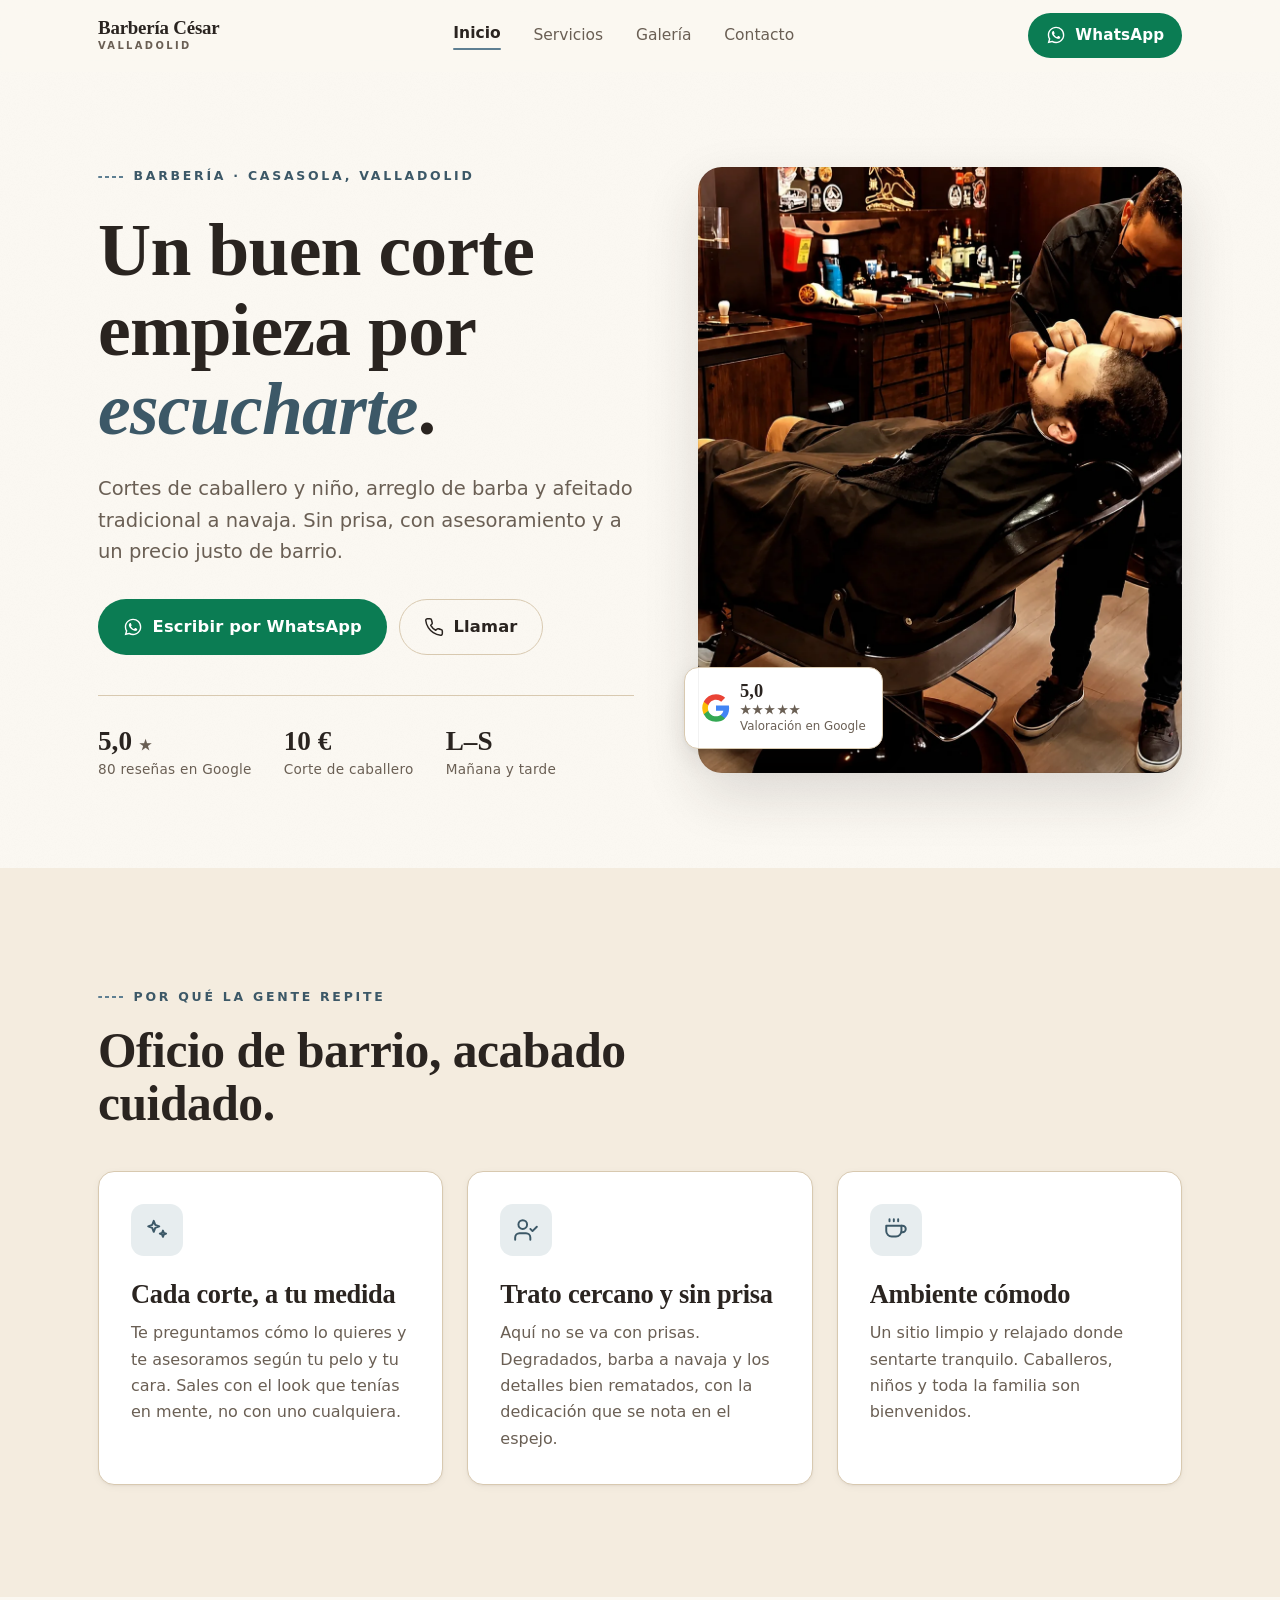
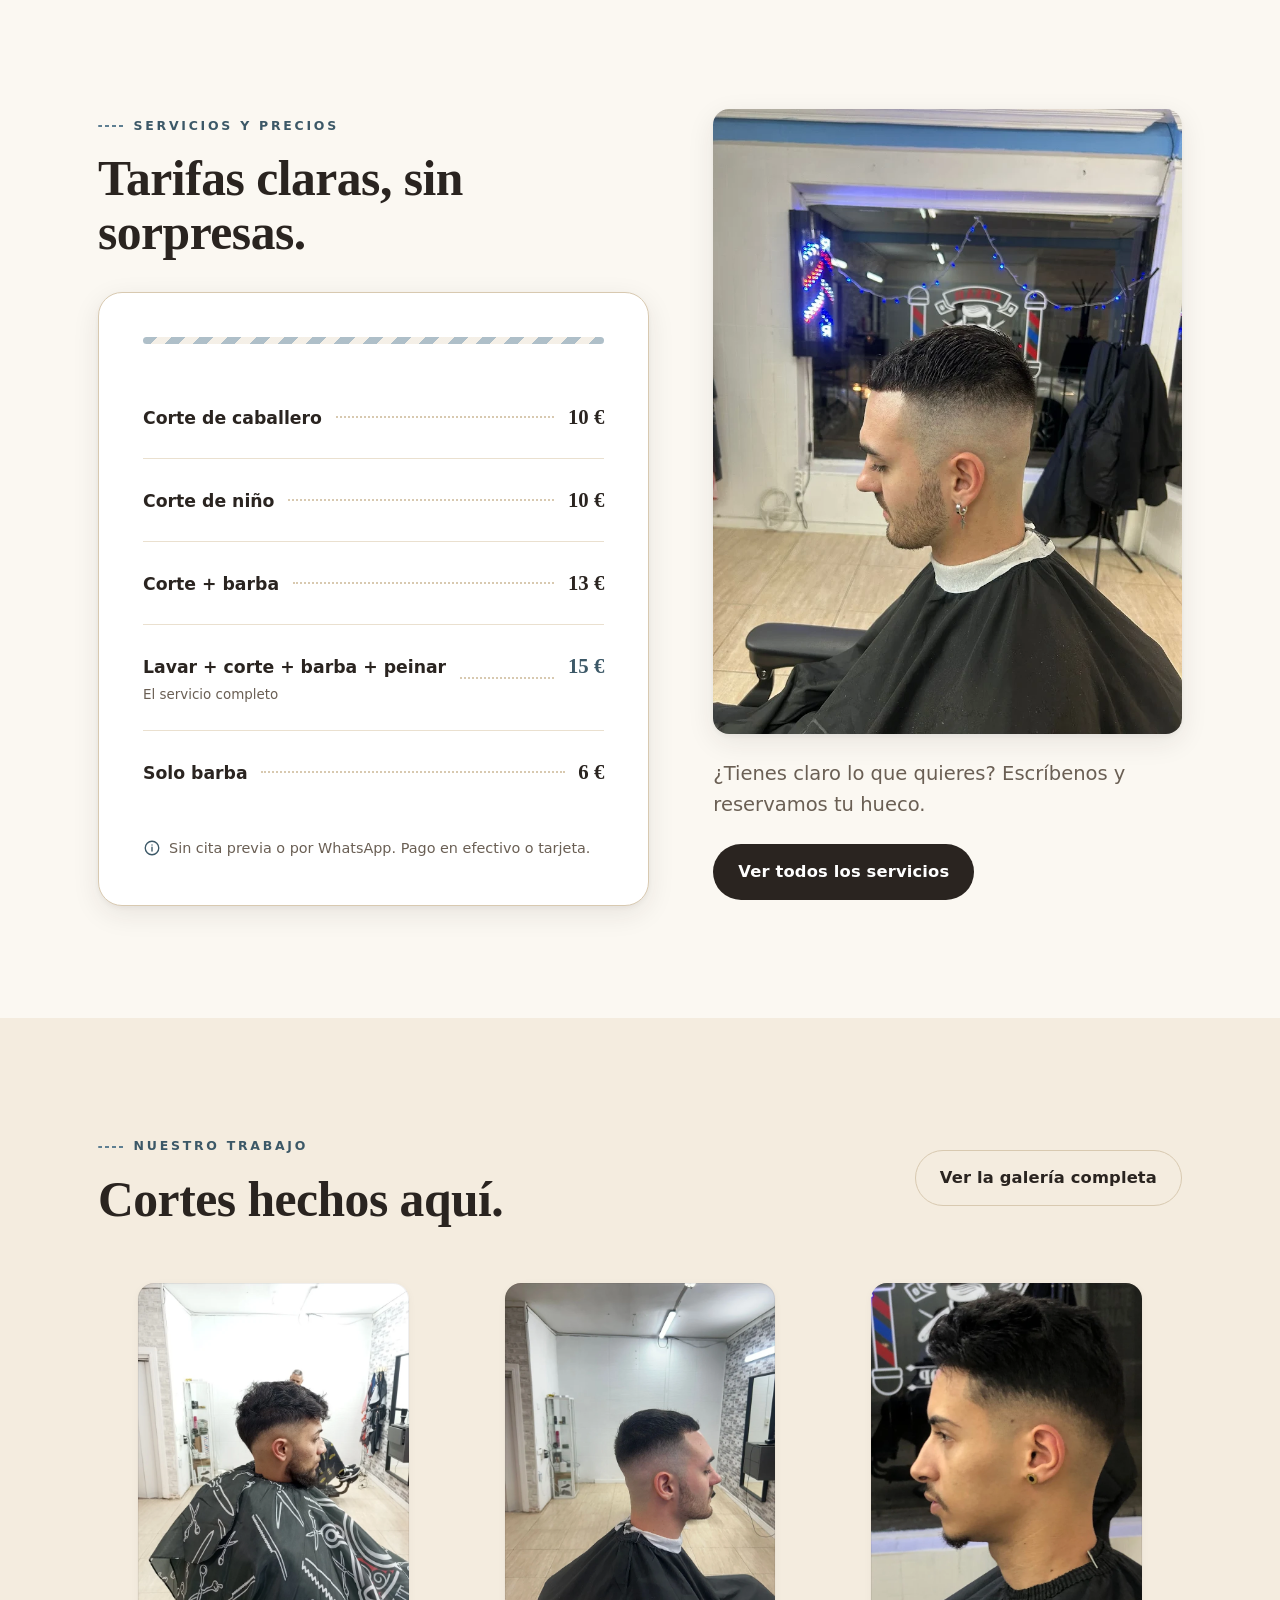
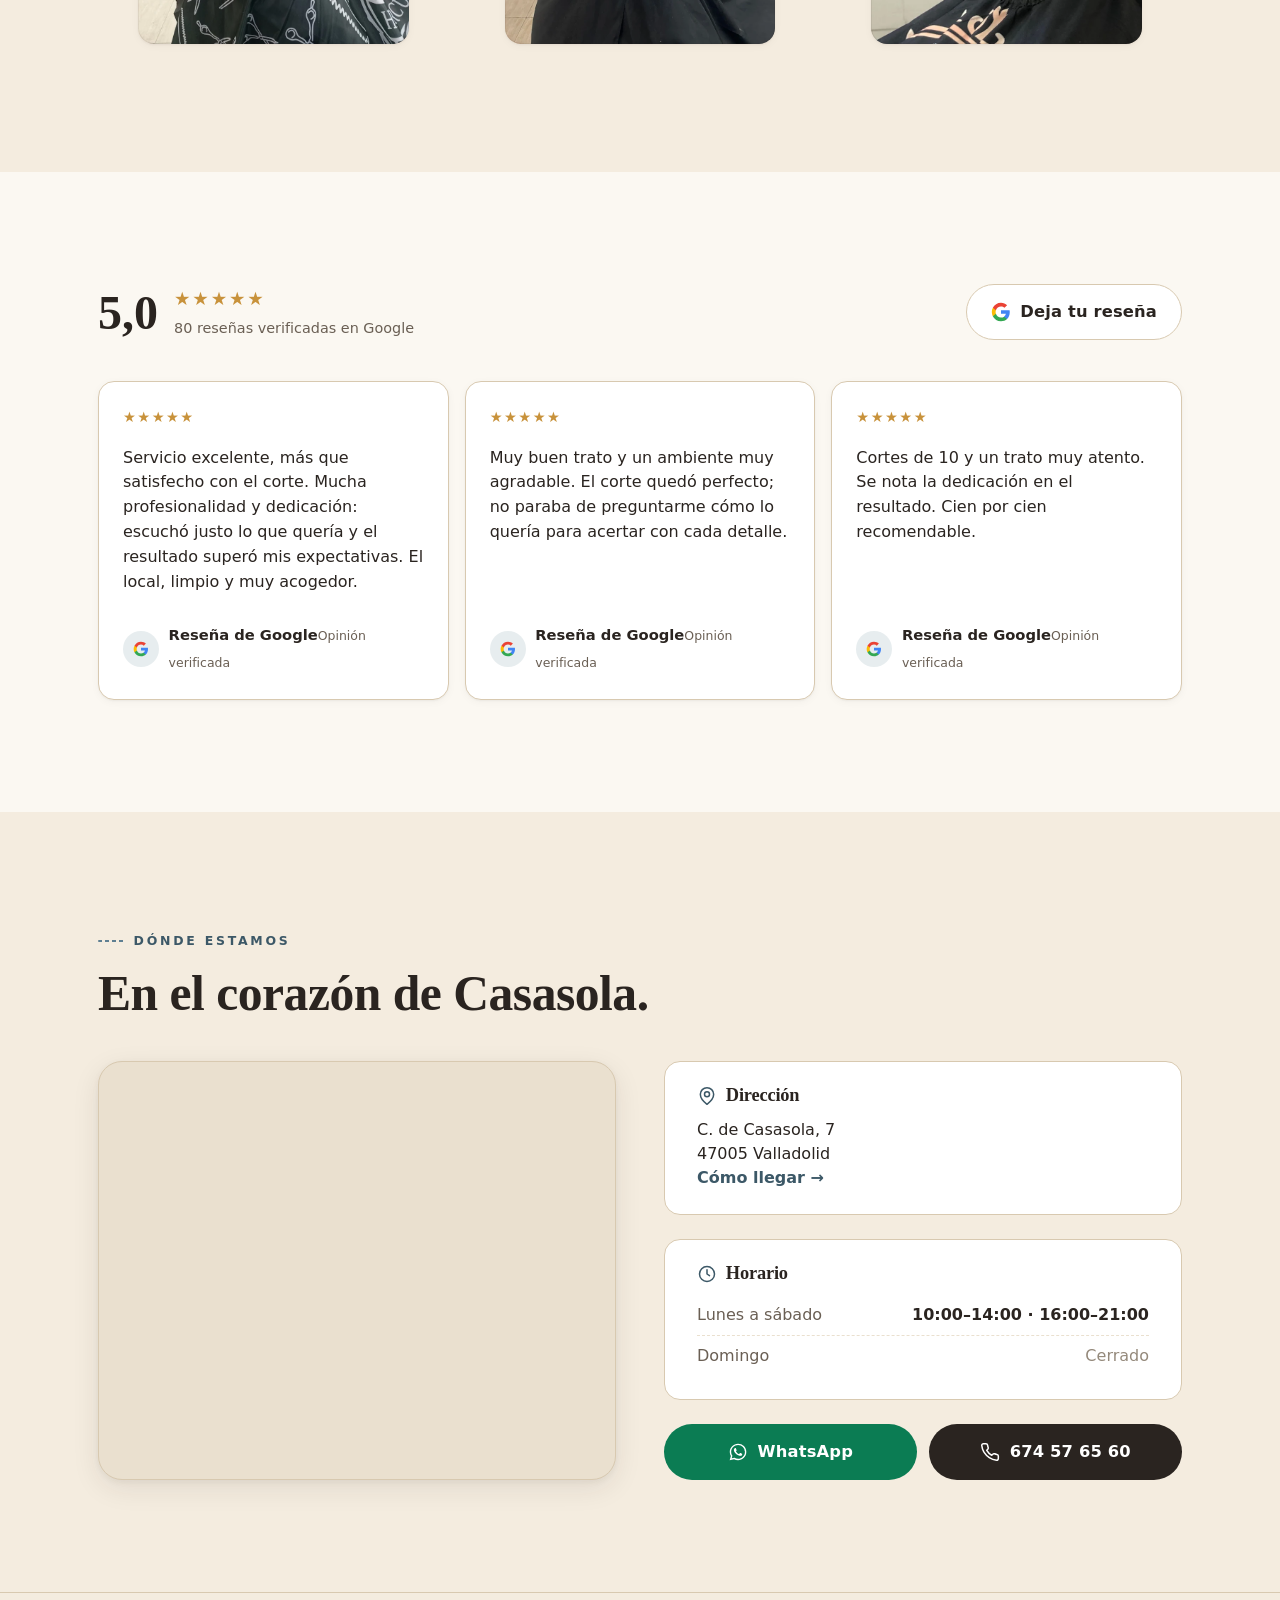
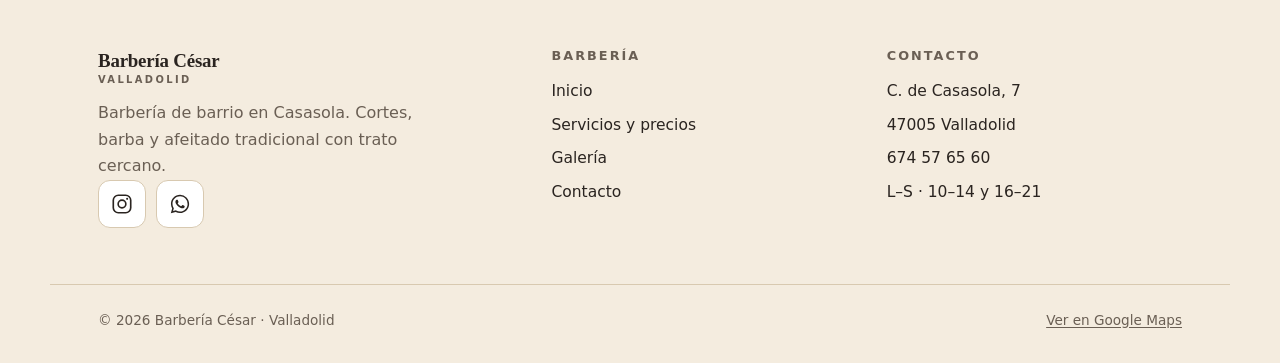
==== commit 343ab9ed: "web" ====
--- a/index.html
+++ b/index.html
@@ -5,15 +5,495 @@
 <meta name="viewport" content="width=device-width, initial-scale=1">
 <title>Barbería César · Barbería en Valladolid (Casasola)</title>
 <meta name="description" content="Barbería César en el barrio de Casasola, Valladolid. Cortes de caballero y niño, arreglo de barba y afeitado tradicional. 5,0★ con 80 reseñas. Pide cita por WhatsApp.">
-<link rel="icon" type="image/svg+xml" href="img/favicon.svg">
+<link rel="icon" type="image/svg+xml" href="[data-uri]">
 <meta property="og:title" content="Barbería César · Valladolid">
 <meta property="og:description" content="Cortes, barba y afeitado tradicional en Casasola, Valladolid. 5,0★ en Google.">
 <meta property="og:type" content="website">
-<meta property="og:image" content="img/hero.webp">
 <link rel="preconnect" href="https://fonts.googleapis.com">
 <link rel="preconnect" href="https://fonts.gstatic.com" crossorigin>
 <script>document.documentElement.className+=" js";</script>
-<link rel="stylesheet" href="css/styles.css">
+<style>
+/* ============================================================
+   Barbería César — Valladolid
+   Paleta cálida y relajante (marfil / arena / espresso)
+   con un acento azul tomado del propio escaparate.
+   ============================================================ */
+
+/* ---------- Tipografías ---------- */
+@import url('https://fonts.googleapis.com/css2?family=Fraunces:opsz,wght@9..144,400;9..144,500;9..144,600;9..144,700&family=Hanken+Grotesk:wght@400;500;600;700&display=swap');
+
+/* ---------- Tokens ---------- */
+:root{
+  /* Color */
+  --paper:#FBF8F2;       /* fondo marfil cálido */
+  --paper-2:#F4ECDF;     /* sección alterna */
+  --sand:#EAE0CF;        /* tarjetas / lavados suaves */
+  --sand-deep:#D8C9B0;   /* líneas y bordes */
+  --ink:#2A2420;         /* texto espresso */
+  --ink-2:#6A5F54;       /* texto secundario */
+  --ink-3:#94897B;       /* tenue (solo decorativo) */
+  --blue:#5E7F92;        /* azul del escaparate (decorativo) */
+  --blue-deep:#3C5867;   /* azul para texto/enlaces */
+  --blue-tint:#E7EDEF;   /* lavado azulado */
+  --wa:#0B7C53;          /* WhatsApp (texto blanco accesible) */
+  --wa-hover:#0A6E4A;
+  --white:#ffffff;
+
+  /* Tipografía */
+  --serif:'Fraunces', Georgia, 'Times New Roman', serif;
+  --sans:'Hanken Grotesk', system-ui, -apple-system, Segoe UI, Roboto, sans-serif;
+
+  /* Escala de espaciado (base 8) */
+  --s-1:.25rem; --s0:.5rem; --s1:.75rem; --s2:1rem; --s3:1.5rem;
+  --s4:2rem; --s5:2.5rem; --s6:3.5rem; --s7:5rem; --s8:7rem;
+
+  /* Layout */
+  --container:1180px;
+  --gutter:clamp(1.25rem, 5vw, 3rem);
+  --section-y:clamp(3.5rem, 8vw, 6.5rem);
+  --radius-sm:10px;
+  --radius:16px;
+  --radius-lg:24px;
+
+  /* Sombras suaves */
+  --shadow-sm:0 1px 2px rgba(42,36,32,.05), 0 2px 8px rgba(42,36,32,.04);
+  --shadow:0 8px 28px rgba(42,36,32,.09), 0 2px 6px rgba(42,36,32,.05);
+  --shadow-lg:0 22px 55px rgba(42,36,32,.14);
+
+  --ease:cubic-bezier(.22,.61,.36,1);
+}
+
+/* ---------- Reset ---------- */
+*,*::before,*::after{box-sizing:border-box}
+html{-webkit-text-size-adjust:100%;scroll-behavior:smooth}
+@media (prefers-reduced-motion:reduce){html{scroll-behavior:auto}}
+body{
+  margin:0;
+  font-family:var(--sans);
+  font-size:1rem;
+  line-height:1.65;
+  color:var(--ink);
+  background:var(--paper);
+  -webkit-font-smoothing:antialiased;
+  text-rendering:optimizeLegibility;
+  overflow-x:hidden;
+}
+img,svg{display:block;max-width:100%;height:auto}
+a{color:inherit;text-decoration:none}
+button{font-family:inherit}
+ul{margin:0;padding:0;list-style:none}
+
+/* Atmósfera: grano cálido muy sutil sobre el fondo */
+body::before{
+  content:"";
+  position:fixed;inset:0;
+  pointer-events:none;z-index:0;
+  opacity:.5;
+  background-image:url("data:image/svg+xml,%3Csvg xmlns='http://www.w3.org/2000/svg' width='140' height='140'%3E%3Cfilter id='n'%3E%3CfeTurbulence type='fractalNoise' baseFrequency='0.85' numOctaves='2' stitchTiles='stitch'/%3E%3CfeColorMatrix type='saturate' values='0'/%3E%3C/filter%3E%3Crect width='100%25' height='100%25' filter='url(%23n)' opacity='0.04'/%3E%3C/svg%3E");
+}
+
+/* ---------- Tipografía base ---------- */
+h1,h2,h3,h4{font-family:var(--serif);font-weight:600;line-height:1.08;color:var(--ink);margin:0;letter-spacing:-.01em}
+h1{font-size:clamp(2.55rem,7vw,4.6rem);font-weight:600}
+h2{font-size:clamp(2rem,4.5vw,3.1rem)}
+h3{font-size:clamp(1.3rem,2.5vw,1.65rem)}
+p{margin:0}
+
+.eyebrow{
+  font-family:var(--sans);
+  font-size:.78rem;
+  font-weight:700;
+  letter-spacing:.22em;
+  text-transform:uppercase;
+  color:var(--blue-deep);
+  display:inline-flex;align-items:center;gap:.6rem;
+}
+.eyebrow::before{
+  content:"";width:26px;height:2px;border-radius:2px;
+  background:repeating-linear-gradient(90deg,var(--blue) 0 4px, transparent 4px 7px);
+}
+
+.lead{font-size:clamp(1.05rem,1.6vw,1.22rem);color:var(--ink-2);line-height:1.6;max-width:60ch}
+
+/* ---------- Layout ---------- */
+.wrap{max-width:var(--container);margin-inline:auto;padding-inline:var(--gutter);position:relative;z-index:1}
+.section{padding-block:var(--section-y);position:relative;z-index:1}
+.section--tint{background:var(--paper-2)}
+.section--sand{background:linear-gradient(180deg,var(--paper) 0%, var(--paper-2) 100%)}
+.section-head{max-width:62ch;margin-bottom:var(--s5)}
+.section-head .eyebrow{margin-bottom:var(--s2)}
+.section-head h2 + p{margin-top:var(--s2)}
+
+.center{text-align:center;margin-inline:auto}
+
+/* ---------- Botones ---------- */
+.btn{
+  --btn-bg:var(--ink);--btn-fg:var(--white);--btn-bd:transparent;
+  display:inline-flex;align-items:center;justify-content:center;gap:.6rem;
+  min-height:52px;padding:.85rem 1.5rem;
+  background:var(--btn-bg);color:var(--btn-fg);
+  border:1.5px solid var(--btn-bd);border-radius:999px;
+  font-size:1.02rem;font-weight:600;letter-spacing:.01em;cursor:pointer;
+  transition:transform .18s var(--ease), box-shadow .18s var(--ease), background .18s var(--ease), color .18s var(--ease), border-color .18s var(--ease);
+  touch-action:manipulation;
+}
+.btn svg{width:20px;height:20px;flex:none}
+.btn:hover{transform:translateY(-2px);box-shadow:var(--shadow)}
+.btn:active{transform:translateY(0)}
+.btn:focus-visible{outline:3px solid var(--blue);outline-offset:3px}
+
+.btn--wa{--btn-bg:var(--wa);--btn-fg:var(--white)}
+.btn--wa:hover{--btn-bg:var(--wa-hover)}
+.btn--dark{--btn-bg:var(--ink);--btn-fg:var(--white)}
+.btn--ghost{--btn-bg:transparent;--btn-fg:var(--ink);--btn-bd:var(--sand-deep)}
+.btn--ghost:hover{--btn-bg:var(--white);--btn-bd:var(--ink)}
+.btn--light{--btn-bg:var(--white);--btn-fg:var(--ink);--btn-bd:var(--sand-deep)}
+.btn--light:hover{--btn-bd:var(--ink)}
+.btn--block{width:100%}
+
+.btn-row{display:flex;flex-wrap:wrap;gap:var(--s1)}
+
+/* ---------- Header ---------- */
+.site-header{
+  position:sticky;top:0;z-index:100;
+  background:color-mix(in srgb, var(--paper) 86%, transparent);
+  backdrop-filter:blur(12px);-webkit-backdrop-filter:blur(12px);
+  border-bottom:1px solid transparent;
+  transition:border-color .3s var(--ease), background .3s var(--ease);
+}
+.site-header.is-scrolled{border-bottom-color:var(--sand-deep);background:color-mix(in srgb, var(--paper) 94%, transparent)}
+.header-inner{
+  max-width:var(--container);margin-inline:auto;padding:.75rem var(--gutter);
+  display:flex;align-items:center;justify-content:space-between;gap:1rem;
+}
+.brand{display:inline-flex;align-items:center;gap:.65rem;z-index:60}
+.brand__text{display:flex;flex-direction:column;line-height:1}
+.brand__name{font-family:var(--serif);font-weight:600;font-size:1.18rem;letter-spacing:-.01em}
+.brand__sub{font-size:.62rem;font-weight:700;letter-spacing:.24em;text-transform:uppercase;color:var(--ink-2);margin-top:.2rem}
+
+.nav{display:flex;align-items:center;gap:.35rem}
+.nav a{
+  padding:.55rem .85rem;border-radius:999px;
+  font-weight:500;font-size:.97rem;color:var(--ink-2);
+  transition:color .15s var(--ease), background .15s var(--ease);
+}
+.nav a:hover{color:var(--ink);background:var(--sand)}
+.nav a.is-active{color:var(--ink);font-weight:600}
+.nav a.is-active::after{
+  content:"";display:block;height:2px;margin-top:.1rem;border-radius:2px;
+  background:var(--blue);
+}
+.header-actions{display:flex;align-items:center;gap:.5rem}
+.header-actions .btn{min-height:44px;padding:.55rem 1.05rem;font-size:.95rem}
+
+/* hamburguesa */
+.nav-toggle{
+  display:none;width:46px;height:46px;border:1.5px solid var(--sand-deep);
+  background:var(--white);border-radius:12px;cursor:pointer;
+  align-items:center;justify-content:center;
+  position:relative;z-index:60;
+}
+.nav-toggle span,.nav-toggle span::before,.nav-toggle span::after{
+  content:"";display:block;width:20px;height:2px;background:var(--ink);border-radius:2px;
+  transition:transform .25s var(--ease), opacity .2s var(--ease);
+}
+.nav-toggle span{position:relative}
+.nav-toggle span::before{position:absolute;top:-6px}
+.nav-toggle span::after{position:absolute;top:6px}
+.nav-toggle[aria-expanded="true"] span{background:transparent}
+.nav-toggle[aria-expanded="true"] span::before{transform:translateY(6px) rotate(45deg)}
+.nav-toggle[aria-expanded="true"] span::after{transform:translateY(-6px) rotate(-45deg)}
+
+/* ---------- Hero ---------- */
+.hero{position:relative;overflow:hidden}
+.hero__grid{
+  display:grid;grid-template-columns:1.05fr .95fr;gap:clamp(2rem,5vw,4.5rem);
+  align-items:center;
+  padding-block:clamp(3rem,7vw,5.5rem);
+}
+.hero__content{max-width:34rem}
+.hero h1{margin-top:var(--s3)}
+.hero h1 em{font-style:italic;color:var(--blue-deep)}
+.hero__lead{margin-top:var(--s3)}
+.hero__cta{margin-top:var(--s4)}
+.hero__meta{display:flex;flex-wrap:wrap;gap:1.5rem 2rem;margin-top:var(--s5);padding-top:var(--s4);border-top:1px solid var(--sand-deep)}
+.hero__stat{display:flex;flex-direction:column;gap:.15rem}
+.hero__stat b{font-family:var(--serif);font-size:1.7rem;font-weight:600;line-height:1}
+.hero__stat span{font-size:.85rem;color:var(--ink-2);letter-spacing:.02em}
+.stars{color:#C8923B;letter-spacing:.1em;font-size:1rem}
+
+.hero__media{position:relative}
+.hero__media img{
+  width:100%;aspect-ratio:4/5;object-fit:cover;object-position:center;
+  border-radius:var(--radius-lg);box-shadow:var(--shadow-lg);
+}
+.hero__media::after{
+  content:"";position:absolute;inset:0;border-radius:var(--radius-lg);
+  box-shadow:inset 0 0 0 1px rgba(42,36,32,.06);
+  pointer-events:none;
+}
+.hero__badge{
+  position:absolute;left:-14px;bottom:24px;
+  background:var(--white);border:1px solid var(--sand-deep);
+  border-radius:14px;padding:.7rem 1rem;box-shadow:var(--shadow);
+  display:flex;align-items:center;gap:.6rem;
+}
+.hero__badge svg{width:30px;height:30px}
+.hero__badge b{font-family:var(--serif);font-size:1.15rem;line-height:1}
+.hero__badge span{font-size:.74rem;color:var(--ink-2);display:block}
+
+/* ---------- Cards de valores ---------- */
+.feature-grid{display:grid;grid-template-columns:repeat(3,1fr);gap:var(--s3)}
+.feature{
+  background:var(--white);border:1px solid var(--sand-deep);
+  border-radius:var(--radius);padding:var(--s4);
+  box-shadow:var(--shadow-sm);
+  transition:transform .2s var(--ease), box-shadow .2s var(--ease);
+}
+.feature:hover{transform:translateY(-4px);box-shadow:var(--shadow)}
+.feature__icon{
+  width:52px;height:52px;border-radius:13px;
+  background:var(--blue-tint);color:var(--blue-deep);
+  display:flex;align-items:center;justify-content:center;margin-bottom:var(--s3);
+}
+.feature__icon svg{width:26px;height:26px}
+.feature h3{margin-bottom:var(--s1)}
+.feature p{color:var(--ink-2)}
+
+/* ---------- Tarifa (lista con puntos guía) ---------- */
+.tariff-wrap{
+  background:var(--white);border:1px solid var(--sand-deep);
+  border-radius:var(--radius-lg);padding:clamp(1.5rem,4vw,2.75rem);
+  box-shadow:var(--shadow);max-width:680px;
+}
+.tariff-wrap .stripe{
+  height:7px;border-radius:7px;margin-bottom:var(--s4);
+  background:
+    repeating-linear-gradient(135deg,var(--blue) 0 10px, var(--sand) 10px 20px);
+  opacity:.5;
+}
+.tariff{display:flex;flex-direction:column}
+.tariff__row{display:flex;align-items:baseline;gap:.85rem;padding-block:var(--s3)}
+.tariff__row + .tariff__row{border-top:1px solid var(--sand)}
+.tariff__name{font-weight:600;font-size:1.08rem}
+.tariff__name small{display:block;font-weight:500;font-size:.84rem;color:var(--ink-2);margin-top:.1rem}
+.tariff__leader{flex:1;align-self:center;border-bottom:2px dotted var(--sand-deep);min-width:18px}
+.tariff__price{
+  font-family:var(--serif);font-weight:600;font-size:1.3rem;
+  font-variant-numeric:tabular-nums;white-space:nowrap;color:var(--ink);
+}
+.tariff__price--star{color:var(--blue-deep)}
+.tariff-note{margin-top:var(--s3);font-size:.9rem;color:var(--ink-2);display:flex;gap:.5rem;align-items:flex-start}
+.tariff-note svg{width:18px;height:18px;flex:none;margin-top:.15rem;color:var(--blue-deep)}
+
+/* layout servicios: tarifa + acompañamiento */
+.services-split{display:grid;grid-template-columns:1fr .85fr;gap:clamp(2rem,5vw,4rem);align-items:start}
+.services-aside{position:sticky;top:90px}
+.services-aside img{width:100%;aspect-ratio:3/4;object-fit:cover;border-radius:var(--radius);box-shadow:var(--shadow)}
+.services-aside .lead{margin-top:var(--s3)}
+
+/* ---------- Galería ---------- */
+.gallery{display:grid;grid-template-columns:repeat(3,1fr);gap:var(--s2)}
+.gallery--preview{grid-template-columns:repeat(3,1fr)}
+.shot{
+  position:relative;overflow:hidden;border-radius:var(--radius);
+  background:var(--sand);box-shadow:var(--shadow-sm);
+  aspect-ratio:3/4;
+}
+.shot img{
+  width:100%;height:100%;object-fit:cover;object-position:center top;
+  transition:transform .5s var(--ease);
+}
+.shot:hover img{transform:scale(1.045)}
+.shot::after{
+  content:"";position:absolute;inset:0;border-radius:var(--radius);
+  box-shadow:inset 0 0 0 1px rgba(42,36,32,.07);pointer-events:none;
+}
+.gallery-feature{
+  position:relative;overflow:hidden;border-radius:var(--radius-lg);
+  box-shadow:var(--shadow);margin-bottom:var(--s2);
+}
+.gallery-feature img{width:100%;aspect-ratio:16/10;object-fit:cover;object-position:center 35%}
+@media (max-width:600px){.gallery-feature img{aspect-ratio:4/3}}
+.gallery-feature__tag{
+  position:absolute;left:18px;bottom:16px;
+  background:color-mix(in srgb, var(--ink) 78%, transparent);
+  color:var(--white);backdrop-filter:blur(4px);
+  padding:.45rem .9rem;border-radius:999px;font-size:.82rem;font-weight:600;letter-spacing:.02em;
+}
+
+/* ---------- Reseñas ---------- */
+.reviews-top{display:flex;flex-wrap:wrap;align-items:center;justify-content:space-between;gap:var(--s3);margin-bottom:var(--s5)}
+.rating-badge{display:flex;align-items:center;gap:1rem}
+.rating-badge__score{font-family:var(--serif);font-size:3rem;font-weight:600;line-height:.9}
+.rating-badge__meta .stars{font-size:1.15rem}
+.rating-badge__meta span{display:block;font-size:.9rem;color:var(--ink-2);margin-top:.2rem}
+.review-grid{display:grid;grid-template-columns:repeat(3,1fr);gap:var(--s2)}
+.review{
+  background:var(--white);border:1px solid var(--sand-deep);border-radius:var(--radius);
+  padding:var(--s3);box-shadow:var(--shadow-sm);display:flex;flex-direction:column;gap:var(--s2);
+}
+.review .stars{font-size:.9rem}
+.review p{color:var(--ink);line-height:1.55}
+.review__author{display:flex;align-items:center;gap:.6rem;margin-top:auto;padding-top:var(--s1)}
+.review__avatar{width:36px;height:36px;border-radius:50%;background:var(--blue-tint);color:var(--blue-deep);display:flex;align-items:center;justify-content:center;font-weight:700;font-size:.9rem;flex:none}
+.review__author b{font-size:.92rem;font-weight:600}
+.review__author span{font-size:.78rem;color:var(--ink-2)}
+.gmark{width:16px;height:16px;vertical-align:-2px}
+
+/* ---------- Bloque ubicación / contacto ---------- */
+.contact-grid{display:grid;grid-template-columns:1fr 1fr;gap:clamp(1.5rem,4vw,3rem);align-items:stretch}
+.map-card{
+  border-radius:var(--radius-lg);overflow:hidden;border:1px solid var(--sand-deep);
+  box-shadow:var(--shadow);min-height:380px;background:var(--sand);
+}
+.map-card iframe{width:100%;height:100%;min-height:380px;border:0;display:block;filter:saturate(.92)}
+.info-card{display:flex;flex-direction:column;gap:var(--s3)}
+.info-block{background:var(--white);border:1px solid var(--sand-deep);border-radius:var(--radius);padding:var(--s3) var(--s4)}
+.info-block h3{font-size:1.15rem;margin-bottom:var(--s1);display:flex;align-items:center;gap:.55rem}
+.info-block h3 svg{width:20px;height:20px;color:var(--blue-deep)}
+.info-line{display:flex;justify-content:space-between;gap:1rem;padding-block:.4rem;border-bottom:1px dashed var(--sand)}
+.info-line:last-child{border-bottom:0}
+.info-line span:first-child{color:var(--ink-2)}
+.info-line span:last-child{font-weight:600;font-variant-numeric:tabular-nums}
+.info-line.is-closed span:last-child{color:var(--ink-3);font-weight:500}
+.info-line.is-today{background:var(--blue-tint);margin-inline:-.6rem;padding-inline:.6rem;border-radius:8px;border-bottom-color:transparent}
+.addr{font-style:normal;color:var(--ink);line-height:1.5}
+.addr a{color:var(--blue-deep);font-weight:600}
+
+/* botones de contacto (no flotantes) */
+.contact-actions{display:grid;grid-template-columns:1fr 1fr;gap:var(--s1)}
+@media (max-width:420px){.contact-actions{grid-template-columns:1fr}}
+
+/* redes sociales */
+.socials{display:flex;gap:.6rem;flex-wrap:wrap}
+.social-btn{
+  width:48px;height:48px;border-radius:12px;
+  display:flex;align-items:center;justify-content:center;
+  border:1.5px solid var(--sand-deep);background:var(--white);color:var(--ink);
+  transition:transform .18s var(--ease), color .18s var(--ease), border-color .18s var(--ease), background .18s var(--ease);
+}
+.social-btn svg{width:22px;height:22px}
+.social-btn:hover{transform:translateY(-2px)}
+.social-btn--ig:hover{color:#fff;background:#E1306C;border-color:#E1306C}
+.social-btn--wa:hover{color:#fff;background:var(--wa);border-color:var(--wa)}
+.social-btn:focus-visible{outline:3px solid var(--blue);outline-offset:2px}
+
+/* ---------- CTA banda ---------- */
+.cta-band{position:relative;overflow:hidden;background:var(--ink);color:var(--paper);border-radius:var(--radius-lg)}
+.cta-band__inner{padding:clamp(2.5rem,6vw,4.5rem);text-align:center;position:relative;z-index:1}
+.cta-band h2{color:var(--paper);max-width:20ch;margin-inline:auto}
+.cta-band p{color:#D9CFC0;margin-top:var(--s2);max-width:48ch;margin-inline:auto}
+.cta-band .btn-row{justify-content:center;margin-top:var(--s4)}
+.cta-band .btn--ghost{--btn-fg:var(--paper);--btn-bd:rgba(251,248,242,.35)}
+.cta-band .btn--ghost:hover{--btn-bg:rgba(251,248,242,.12);--btn-bd:var(--paper)}
+.cta-band__stripe{
+  position:absolute;inset:0;opacity:.07;z-index:0;
+  background:repeating-linear-gradient(135deg,var(--paper) 0 14px, transparent 14px 40px);
+}
+
+/* ---------- Footer ---------- */
+.site-footer{background:var(--paper-2);border-top:1px solid var(--sand-deep);padding-block:var(--s6) var(--s4);position:relative;z-index:1}
+.footer-grid{display:grid;grid-template-columns:1.4fr 1fr 1fr;gap:var(--s5)}
+.footer-brand .brand{margin-bottom:var(--s2)}
+.footer-brand p{color:var(--ink-2);max-width:34ch}
+.footer-col h4{font-family:var(--sans);font-size:.8rem;font-weight:700;letter-spacing:.16em;text-transform:uppercase;color:var(--ink-2);margin-bottom:var(--s2)}
+.footer-col ul{display:flex;flex-direction:column;gap:.5rem}
+.footer-col a,.footer-col li{color:var(--ink);font-size:.97rem}
+.footer-col a:hover{color:var(--blue-deep)}
+.footer-col .socials{margin-top:var(--s2)}
+.footer-bottom{
+  max-width:var(--container);margin:var(--s6) auto 0;padding:var(--s3) var(--gutter) 0;
+  border-top:1px solid var(--sand-deep);
+  display:flex;flex-wrap:wrap;gap:.75rem 1.5rem;justify-content:space-between;align-items:center;
+  font-size:.85rem;color:var(--ink-2);
+}
+.footer-bottom a{color:var(--ink-2);text-decoration:underline;text-underline-offset:2px}
+
+/* ---------- Page hero (subpáginas) ---------- */
+.page-hero{padding-block:clamp(2.5rem,6vw,4.5rem) clamp(1.5rem,4vw,2.5rem)}
+.page-hero .eyebrow{margin-bottom:var(--s2)}
+.page-hero h1{font-size:clamp(2.4rem,6vw,3.8rem)}
+.page-hero p{margin-top:var(--s2)}
+.breadcrumb{font-size:.85rem;color:var(--ink-2);margin-bottom:var(--s3)}
+.breadcrumb a:hover{color:var(--blue-deep)}
+
+/* ---------- Animaciones de entrada ----------
+   El estado oculto solo se aplica si hay JS (clase .js en <html>).
+   Sin JS, todo el contenido es visible por defecto. */
+.js .reveal{opacity:0;transform:translateY(18px);transition:opacity .7s var(--ease), transform .7s var(--ease)}
+.js .reveal.in{opacity:1;transform:none}
+.js .reveal[data-d="1"]{transition-delay:.08s}
+.js .reveal[data-d="2"]{transition-delay:.16s}
+.js .reveal[data-d="3"]{transition-delay:.24s}
+@media (prefers-reduced-motion:reduce){
+  .js .reveal{opacity:1;transform:none;transition:none}
+  .shot img,.btn,.feature{transition:none}
+}
+
+/* ============================================================
+   RESPONSIVE
+   ============================================================ */
+@media (max-width:980px){
+  .hero__grid{grid-template-columns:1fr;gap:var(--s5)}
+  .hero__media{max-width:520px;margin-inline:auto;order:-1}
+  .hero__media img{aspect-ratio:4/3;object-position:center 42%}
+  .hero__content{max-width:none}
+  .services-split{grid-template-columns:1fr}
+  .services-aside{position:static;max-width:460px}
+  .services-aside img{aspect-ratio:16/10}
+  .contact-grid{grid-template-columns:1fr}
+  .footer-grid{grid-template-columns:1fr 1fr;gap:var(--s4)}
+  .footer-brand{grid-column:1 / -1}
+}
+
+@media (max-width:760px){
+  /* Menú móvil */
+  .nav-toggle{display:inline-flex}
+  .header-actions .btn-call-label{display:none}
+  .nav{
+    position:fixed;top:0;right:0;height:100vh;height:100dvh;width:min(82vw,330px);
+    flex-direction:column;align-items:stretch;gap:.25rem;
+    background:var(--paper);border-left:1px solid var(--sand-deep);
+    padding:5.5rem var(--s3) var(--s3);overflow-y:auto;
+    box-shadow:var(--shadow-lg);z-index:55;
+    opacity:0;visibility:hidden;pointer-events:none;
+    transition:opacity .28s var(--ease), visibility .28s var(--ease);
+  }
+  .nav.is-open{opacity:1;visibility:visible;pointer-events:auto}
+  .nav a{padding:.9rem 1rem;font-size:1.1rem;border-radius:12px}
+  .nav a.is-active::after{display:none}
+  .nav a.is-active{background:var(--sand)}
+  .nav-backdrop{
+    position:fixed;inset:0;background:rgba(42,36,32,.4);
+    opacity:0;visibility:hidden;transition:opacity .3s var(--ease);z-index:54;
+  }
+  .nav-backdrop.is-open{opacity:1;visibility:visible}
+  body.menu-open{overflow:hidden}
+
+  .feature-grid{grid-template-columns:1fr;gap:var(--s2)}
+  .review-grid{grid-template-columns:1fr}
+  .reviews-top{justify-content:flex-start}
+}
+
+@media (max-width:560px){
+  .gallery,.gallery--preview{grid-template-columns:repeat(2,1fr);gap:.6rem}
+  .hero__meta{flex-direction:column;gap:.7rem;align-items:stretch}
+  .hero__stat{flex-direction:row;align-items:baseline;gap:.7rem}
+  .hero__stat b{font-size:1.35rem;min-width:3.7rem}
+  .hero__stat span{font-size:.9rem}
+  .btn-row .btn{flex:1 1 auto}
+  .tariff__price{font-size:1.2rem}
+  .footer-grid{grid-template-columns:1fr}
+  .footer-bottom{flex-direction:column;align-items:flex-start}
+}
+
+/* Pantallas amplias: respiración extra */
+@media (min-width:1280px){
+  :root{--section-y:7rem}
+}
+
+</style>
 </head>
 <body>
 
@@ -21,14 +501,7 @@
 <header class="site-header">
   <div class="header-inner">
     <a class="brand" href="index.html" aria-label="Barbería César — inicio">
-      <svg class="brand__mark" viewBox="0 0 64 64" aria-hidden="true">
-        <rect width="64" height="64" rx="15" fill="#2A2420"/>
-        <g fill="none" stroke="#FBF8F2" stroke-width="3.2" stroke-linecap="round" stroke-linejoin="round">
-          <circle cx="20.5" cy="42.5" r="6.6"/><circle cx="43.5" cy="42.5" r="6.6"/>
-          <path d="M25.4 37.8 50 14M38.6 37.8 14 14"/>
-        </g>
-        <rect x="14" y="52.5" width="36" height="3" rx="1.5" fill="#5E7F92"/>
-      </svg>
+      
       <span class="brand__text">
         <span class="brand__name">Barbería César</span>
         <span class="brand__sub">Valladolid</span>
@@ -94,7 +567,7 @@
       </div>
 
       <div class="hero__media reveal in" data-d="1">
-        <img src="img/hero.webp" width="1265" height="1244" alt="César afeitando con navaja a un cliente en la barbería" fetchpriority="high">
+        <img src="[data-uri]" width="1265" height="1244" alt="César afeitando con navaja a un cliente en la barbería" fetchpriority="high">
         <div class="hero__badge">
           <svg viewBox="0 0 24 24" aria-hidden="true"><path fill="#4285F4" d="M22.5 12.2c0-.78-.07-1.53-.2-2.25H12v4.26h5.9a5.04 5.04 0 0 1-2.19 3.31v2.76h3.54c2.07-1.91 3.25-4.72 3.25-8.08z"/><path fill="#34A853" d="M12 23c2.95 0 5.43-.98 7.24-2.65l-3.54-2.76c-.98.66-2.23 1.05-3.7 1.05-2.85 0-5.26-1.92-6.12-4.5H2.23v2.84A10.99 10.99 0 0 0 12 23z"/><path fill="#FBBC05" d="M5.88 14.13a6.6 6.6 0 0 1 0-4.26V7.03H2.23a11 11 0 0 0 0 9.94l3.65-2.84z"/><path fill="#EA4335" d="M12 5.38c1.6 0 3.05.55 4.18 1.63l3.14-3.14C17.43 2.1 14.95 1 12 1 7.7 1 3.99 3.47 2.23 7.03l3.65 2.84C6.74 7.3 9.15 5.38 12 5.38z"/></svg>
           <div>
@@ -117,7 +590,7 @@
     <div class="feature-grid">
       <article class="feature reveal" data-d="1">
         <div class="feature__icon">
-          <svg viewBox="0 0 24 24" aria-hidden="true" fill="none" stroke="currentColor" stroke-width="1.8" stroke-linecap="round" stroke-linejoin="round"><circle cx="6" cy="6" r="3"/><circle cx="6" cy="18" r="3"/><path d="M8.1 8.1 20 20M8.1 15.9 20 4"/></svg>
+          <svg viewBox="0 0 24 24" aria-hidden="true" fill="none" stroke="currentColor" stroke-width="1.8" stroke-linecap="round" stroke-linejoin="round"><path d="M9 3.5l1.4 3.7 3.7 1.4-3.7 1.4L9 13.7 7.6 10 3.9 8.6 7.6 7.2z"/><path d="M17.5 12.5l.8 2.1 2.1.8-2.1.8-.8 2.1-.8-2.1-2.1-.8 2.1-.8z"/></svg>
         </div>
         <h3>Cada corte, a tu medida</h3>
         <p>Te preguntamos cómo lo quieres y te asesoramos según tu pelo y tu cara. Sales con el look que tenías en mente, no con uno cualquiera.</p>
@@ -185,7 +658,7 @@
         </div>
       </div>
       <aside class="services-aside reveal" data-d="2">
-        <img src="img/trabajos_02.webp" width="765" height="1020" alt="Degradado limpio con perfilado de barba" loading="lazy">
+        <img src="[data-uri]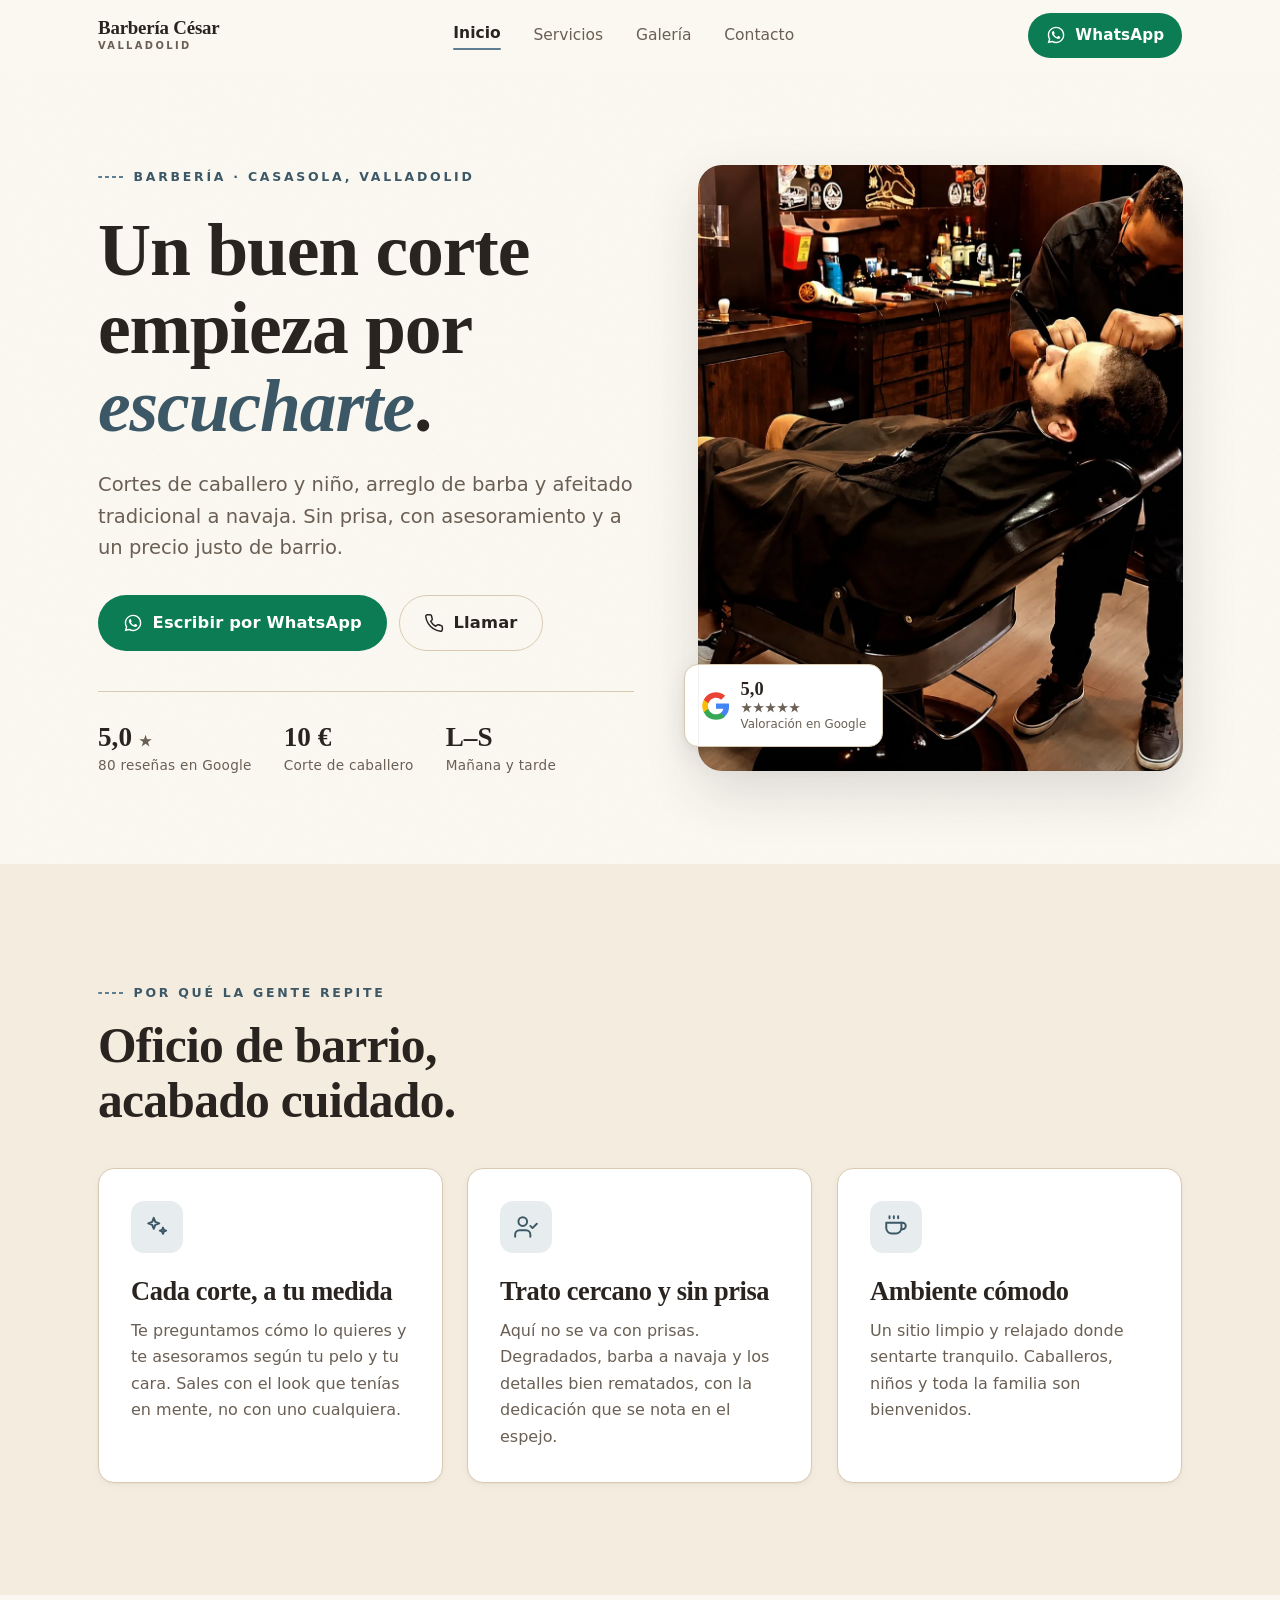
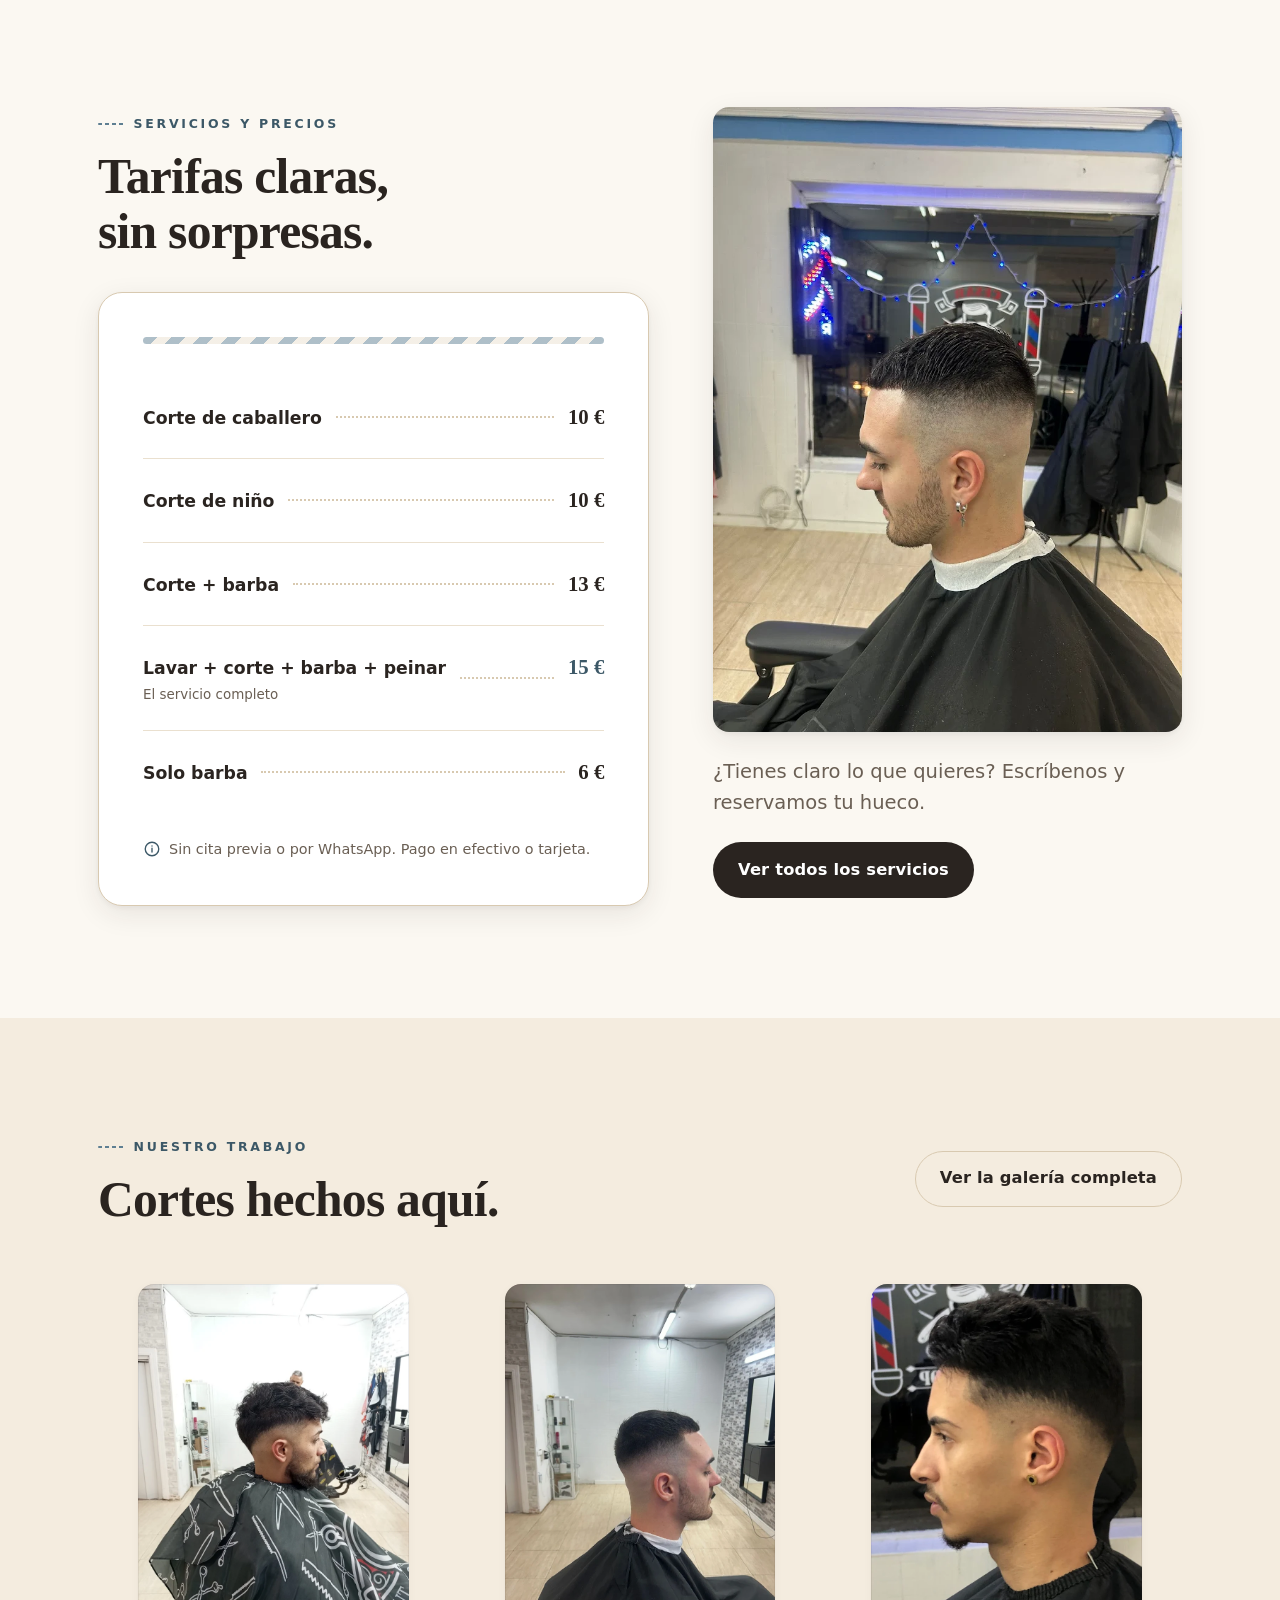
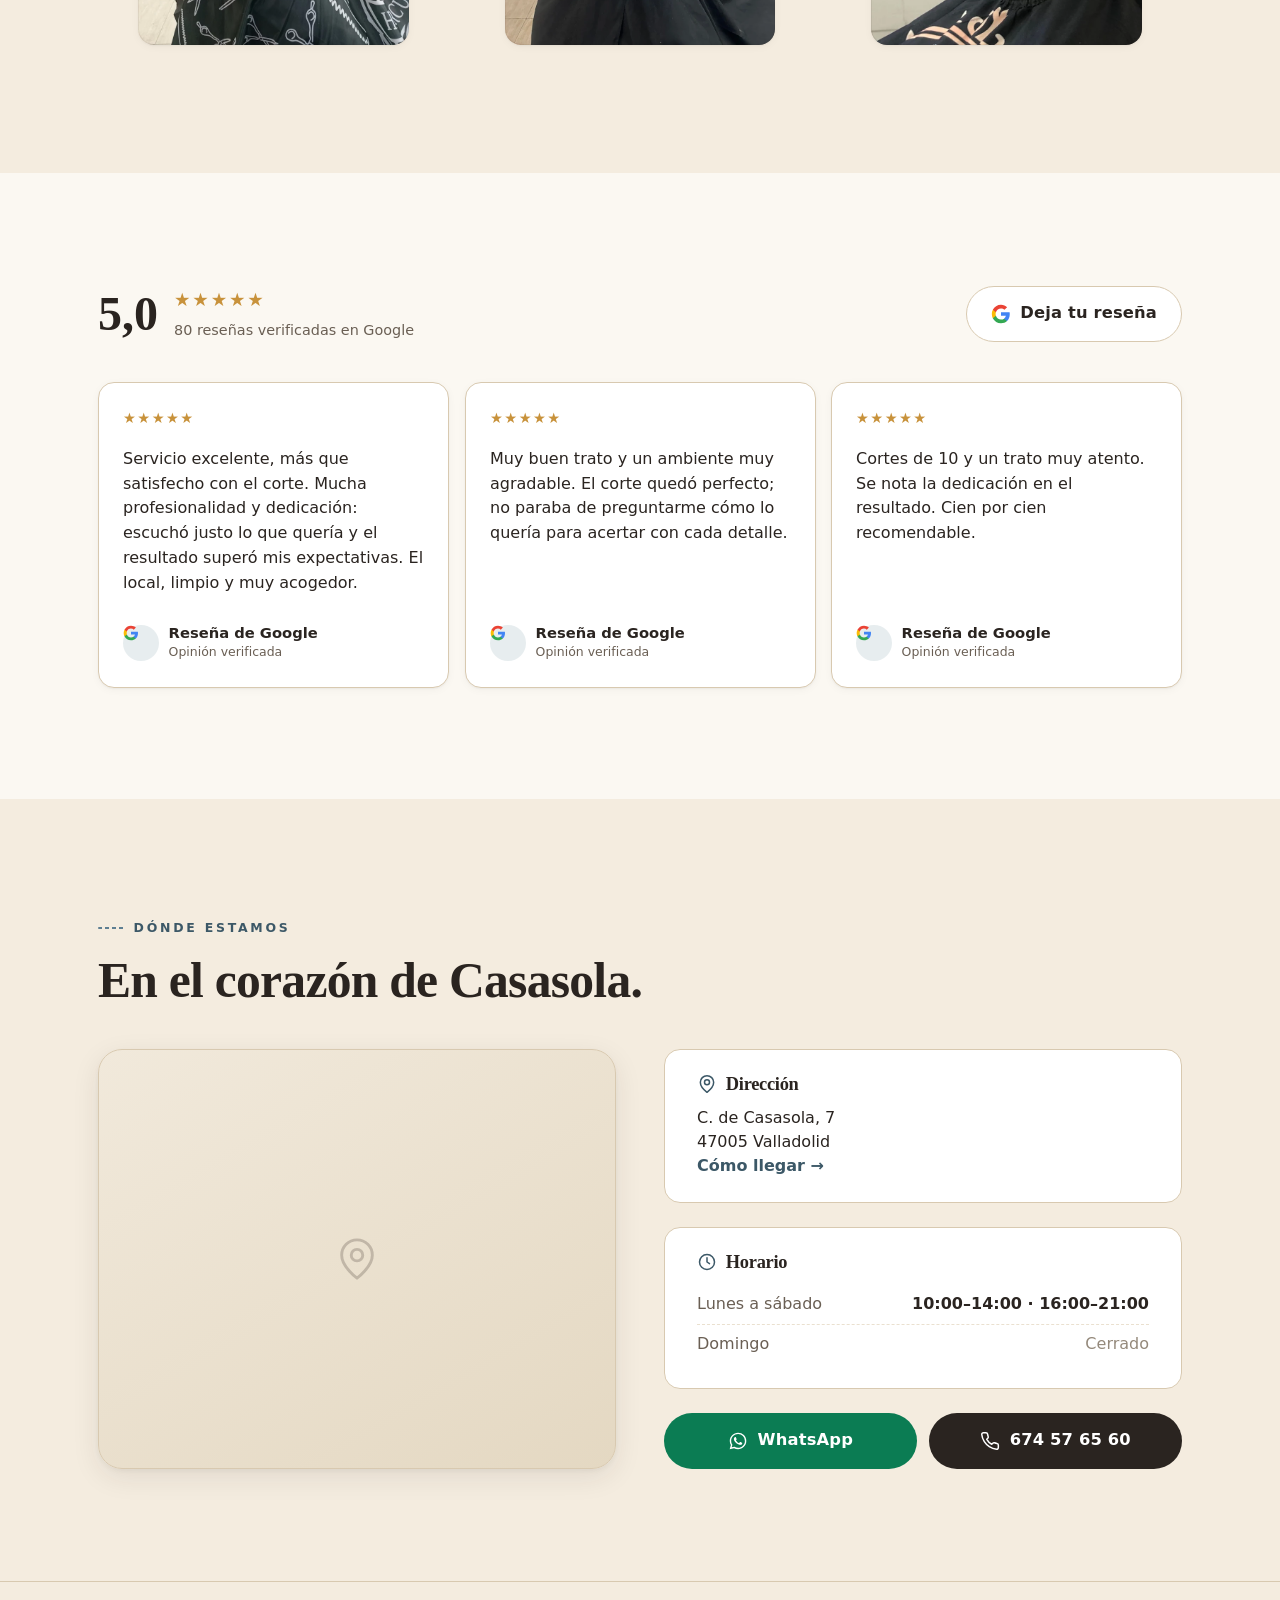
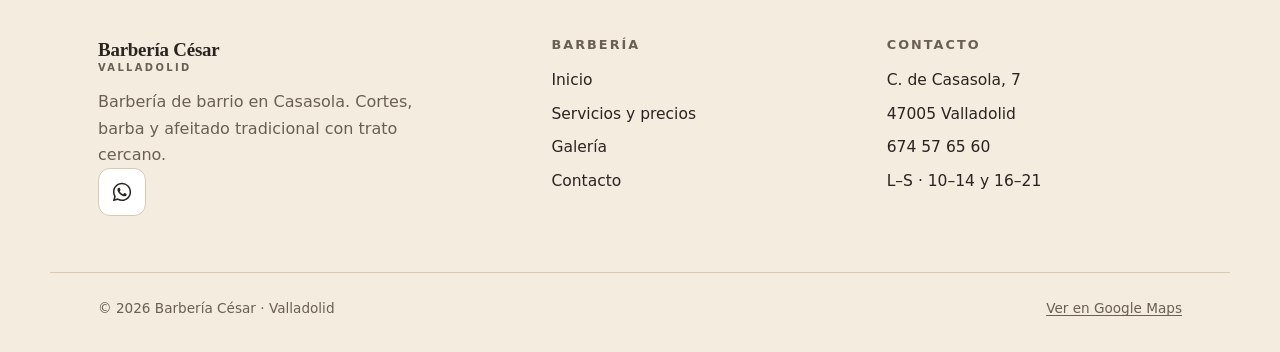
==== commit 3f02374a: "web" ====
--- a/index.html
+++ b/index.html
@@ -65,7 +65,7 @@
 
 /* ---------- Reset ---------- */
 *,*::before,*::after{box-sizing:border-box}
-html{-webkit-text-size-adjust:100%;scroll-behavior:smooth}
+html{-webkit-text-size-adjust:100%;scroll-behavior:smooth;scroll-padding-top:5rem}
 @media (prefers-reduced-motion:reduce){html{scroll-behavior:auto}}
 body{
   margin:0;
@@ -76,6 +76,7 @@
   background:var(--paper);
   -webkit-font-smoothing:antialiased;
   text-rendering:optimizeLegibility;
+  -webkit-tap-highlight-color:transparent;
   overflow-x:hidden;
 }
 img,svg{display:block;max-width:100%;height:auto}
@@ -93,10 +94,10 @@
 }
 
 /* ---------- Tipografía base ---------- */
-h1,h2,h3,h4{font-family:var(--serif);font-weight:600;line-height:1.08;color:var(--ink);margin:0;letter-spacing:-.01em}
-h1{font-size:clamp(2.55rem,7vw,4.6rem);font-weight:600}
-h2{font-size:clamp(2rem,4.5vw,3.1rem)}
-h3{font-size:clamp(1.3rem,2.5vw,1.65rem)}
+h1,h2,h3,h4{font-family:var(--serif);font-weight:600;line-height:1.1;color:var(--ink);margin:0;letter-spacing:-.015em;text-wrap:balance}
+h1{font-size:clamp(2.3rem,6.5vw,4.6rem);font-weight:600;line-height:1.06}
+h2{font-size:clamp(1.78rem,4.2vw,3.1rem)}
+h3{font-size:clamp(1.25rem,2.5vw,1.65rem)}
 p{margin:0}
 
 .eyebrow{
@@ -113,7 +114,7 @@
   background:repeating-linear-gradient(90deg,var(--blue) 0 4px, transparent 4px 7px);
 }
 
-.lead{font-size:clamp(1.05rem,1.6vw,1.22rem);color:var(--ink-2);line-height:1.6;max-width:60ch}
+.lead{font-size:clamp(1.05rem,1.6vw,1.22rem);color:var(--ink-2);line-height:1.6;max-width:60ch;text-wrap:pretty}
 
 /* ---------- Layout ---------- */
 .wrap{max-width:var(--container);margin-inline:auto;padding-inline:var(--gutter);position:relative;z-index:1}
@@ -337,17 +338,22 @@
 .review p{color:var(--ink);line-height:1.55}
 .review__author{display:flex;align-items:center;gap:.6rem;margin-top:auto;padding-top:var(--s1)}
 .review__avatar{width:36px;height:36px;border-radius:50%;background:var(--blue-tint);color:var(--blue-deep);display:flex;align-items:center;justify-content:center;font-weight:700;font-size:.9rem;flex:none}
-.review__author b{font-size:.92rem;font-weight:600}
-.review__author span{font-size:.78rem;color:var(--ink-2)}
+.review__author b{display:block;font-size:.92rem;font-weight:600;line-height:1.25}
+.review__author span{display:block;font-size:.78rem;color:var(--ink-2)}
 .gmark{width:16px;height:16px;vertical-align:-2px}
 
 /* ---------- Bloque ubicación / contacto ---------- */
 .contact-grid{display:grid;grid-template-columns:1fr 1fr;gap:clamp(1.5rem,4vw,3rem);align-items:stretch}
 .map-card{
-  border-radius:var(--radius-lg);overflow:hidden;border:1px solid var(--sand-deep);
-  box-shadow:var(--shadow);min-height:380px;background:var(--sand);
-}
-.map-card iframe{width:100%;height:100%;min-height:380px;border:0;display:block;filter:saturate(.92)}
+  position:relative;border-radius:var(--radius-lg);overflow:hidden;
+  border:1px solid var(--sand-deep);box-shadow:var(--shadow);min-height:340px;
+  background:linear-gradient(150deg,#F1E9DB,#E4D8C2);
+}
+.map-card::before{
+  content:"";position:absolute;inset:0;z-index:0;opacity:.32;
+  background:no-repeat center/46px url("data:image/svg+xml,%3Csvg xmlns='http://www.w3.org/2000/svg' viewBox='0 0 24 24' fill='none' stroke='%236A5F54' stroke-width='1.5' stroke-linecap='round' stroke-linejoin='round'%3E%3Cpath d='M20 10c0 6-8 12-8 12s-8-6-8-12a8 8 0 0 1 16 0z'/%3E%3Ccircle cx='12' cy='10' r='3'/%3E%3C/svg%3E");
+}
+.map-card iframe{position:relative;z-index:1;width:100%;height:100%;min-height:340px;border:0;display:block;filter:saturate(.94)}
 .info-card{display:flex;flex-direction:column;gap:var(--s3)}
 .info-block{background:var(--white);border:1px solid var(--sand-deep);border-radius:var(--radius);padding:var(--s3) var(--s4)}
 .info-block h3{font-size:1.15rem;margin-bottom:var(--s1);display:flex;align-items:center;gap:.55rem}
@@ -375,7 +381,6 @@
 }
 .social-btn svg{width:22px;height:22px}
 .social-btn:hover{transform:translateY(-2px)}
-.social-btn--ig:hover{color:#fff;background:#E1306C;border-color:#E1306C}
 .social-btn--wa:hover{color:#fff;background:var(--wa);border-color:var(--wa)}
 .social-btn:focus-visible{outline:3px solid var(--blue);outline-offset:2px}
 
@@ -413,7 +418,7 @@
 /* ---------- Page hero (subpáginas) ---------- */
 .page-hero{padding-block:clamp(2.5rem,6vw,4.5rem) clamp(1.5rem,4vw,2.5rem)}
 .page-hero .eyebrow{margin-bottom:var(--s2)}
-.page-hero h1{font-size:clamp(2.4rem,6vw,3.8rem)}
+.page-hero h1{font-size:clamp(2.05rem,5.5vw,3.8rem)}
 .page-hero p{margin-top:var(--s2)}
 .breadcrumb{font-size:.85rem;color:var(--ink-2);margin-bottom:var(--s3)}
 .breadcrumb a:hover{color:var(--blue-deep)}
@@ -421,11 +426,11 @@
 /* ---------- Animaciones de entrada ----------
    El estado oculto solo se aplica si hay JS (clase .js en <html>).
    Sin JS, todo el contenido es visible por defecto. */
-.js .reveal{opacity:0;transform:translateY(18px);transition:opacity .7s var(--ease), transform .7s var(--ease)}
+.js .reveal{opacity:0;transform:translateY(14px);transition:opacity .55s var(--ease), transform .55s var(--ease);will-change:opacity,transform}
 .js .reveal.in{opacity:1;transform:none}
-.js .reveal[data-d="1"]{transition-delay:.08s}
-.js .reveal[data-d="2"]{transition-delay:.16s}
-.js .reveal[data-d="3"]{transition-delay:.24s}
+.js .reveal[data-d="1"]{transition-delay:.07s}
+.js .reveal[data-d="2"]{transition-delay:.14s}
+.js .reveal[data-d="3"]{transition-delay:.21s}
 @media (prefers-reduced-motion:reduce){
   .js .reveal{opacity:1;transform:none;transition:none}
   .shot img,.btn,.feature{transition:none}
@@ -474,6 +479,16 @@
   .feature-grid{grid-template-columns:1fr;gap:var(--s2)}
   .review-grid{grid-template-columns:1fr}
   .reviews-top{justify-content:flex-start}
+
+  /* Mapa más contenido y badge del hero dentro de la imagen */
+  .map-card,.map-card iframe{min-height:300px}
+  .hero__media{order:-1}
+  .hero__badge{left:14px;bottom:14px;padding:.6rem .85rem;border-radius:13px}
+  .hero__badge svg{width:26px;height:26px}
+  .hero__badge b{font-size:1.05rem}
+  .hero__badge span{font-size:.7rem}
+  /* Eyebrow más compacto para que no se amontone */
+  .eyebrow{letter-spacing:.14em;font-size:.72rem}
 }
 
 @media (max-width:560px){
@@ -484,6 +499,8 @@
   .hero__stat span{font-size:.9rem}
   .btn-row .btn{flex:1 1 auto}
   .tariff__price{font-size:1.2rem}
+  .map-card,.map-card iframe{min-height:260px}
+  .hero__badge{left:12px;bottom:12px}
   .footer-grid{grid-template-columns:1fr}
   .footer-bottom{flex-direction:column;align-items:flex-start}
 }
@@ -538,7 +555,7 @@
     <div class="hero__grid">
       <div class="hero__content reveal in">
         <span class="eyebrow">Barbería · Casasola, Valladolid</span>
-        <h1>Un buen corte<br>empieza por <em>escucharte</em>.</h1>
+        <h1>Un buen corte empieza por <em>escucharte</em>.</h1>
         <p class="lead hero__lead">Cortes de caballero y niño, arreglo de barba y afeitado tradicional a navaja. Sin prisa, con asesoramiento y a un precio justo de barrio.</p>
         <div class="hero__cta btn-row">
           <a class="btn btn--wa" href="https://wa.me/34674576560?text=Hola%2C%20quer%C3%ADa%20pedir%20cita%20en%20Barber%C3%ADa%20C%C3%A9sar" target="_blank" rel="noopener">
@@ -803,11 +820,7 @@
           </span>
         </a>
         <p>Barbería de barrio en Casasola. Cortes, barba y afeitado tradicional con trato cercano.</p>
-        <!-- REDES SOCIALES — reemplaza el enlace de Instagram por tu usuario real -->
         <div class="socials">
-          <a class="social-btn social-btn--ig" href="https://instagram.com/" target="_blank" rel="noopener" aria-label="Instagram de Barbería César">
-            <svg viewBox="0 0 24 24" aria-hidden="true" fill="none" stroke="currentColor" stroke-width="1.8" stroke-linecap="round" stroke-linejoin="round"><rect x="2.5" y="2.5" width="19" height="19" rx="5.5"/><circle cx="12" cy="12" r="4.2"/><circle cx="17.6" cy="6.4" r="1.1" fill="currentColor" stroke="none"/></svg>
-          </a>
           <a class="social-btn social-btn--wa" href="https://wa.me/34674576560" target="_blank" rel="noopener" aria-label="WhatsApp de Barbería César">
             <svg viewBox="0 0 24 24" aria-hidden="true" fill="currentColor"><path d="M19.05 4.91A9.82 9.82 0 0 0 12.04 2C6.58 2 2.13 6.45 2.13 11.91c0 1.75.46 3.45 1.32 4.95L2 22l5.25-1.38a9.9 9.9 0 0 0 4.79 1.22h.01c5.46 0 9.91-4.45 9.91-9.91 0-2.65-1.03-5.14-2.9-7.02zM12.05 20.15a8.2 8.2 0 0 1-4.18-1.15l-.3-.18-3.12.82.83-3.04-.2-.31a8.2 8.2 0 0 1-1.26-4.38c0-4.54 3.7-8.23 8.24-8.23 2.2 0 4.27.86 5.82 2.42a8.18 8.18 0 0 1 2.41 5.82c0 4.54-3.7 8.23-8.24 8.23zm4.52-6.16c-.25-.12-1.47-.72-1.69-.81-.23-.08-.39-.12-.56.13-.16.25-.64.81-.79.97-.14.17-.29.19-.54.06-.25-.12-1.05-.39-1.99-1.23-.74-.66-1.23-1.47-1.38-1.72-.14-.25-.01-.38.11-.51.11-.11.25-.29.37-.43.12-.14.16-.25.25-.41.08-.17.04-.31-.02-.43-.06-.12-.56-1.34-.76-1.84-.2-.48-.41-.42-.56-.43h-.48c-.17 0-.43.06-.66.31-.22.25-.86.85-.86 2.07 0 1.22.89 2.4 1.01 2.56.12.17 1.75 2.67 4.23 3.74.59.26 1.05.41 1.41.52.59.19 1.13.16 1.56.1.48-.07 1.47-.6 1.68-1.18.21-.58.21-1.07.14-1.18-.06-.11-.22-.17-.47-.29z"/></svg>
           </a>
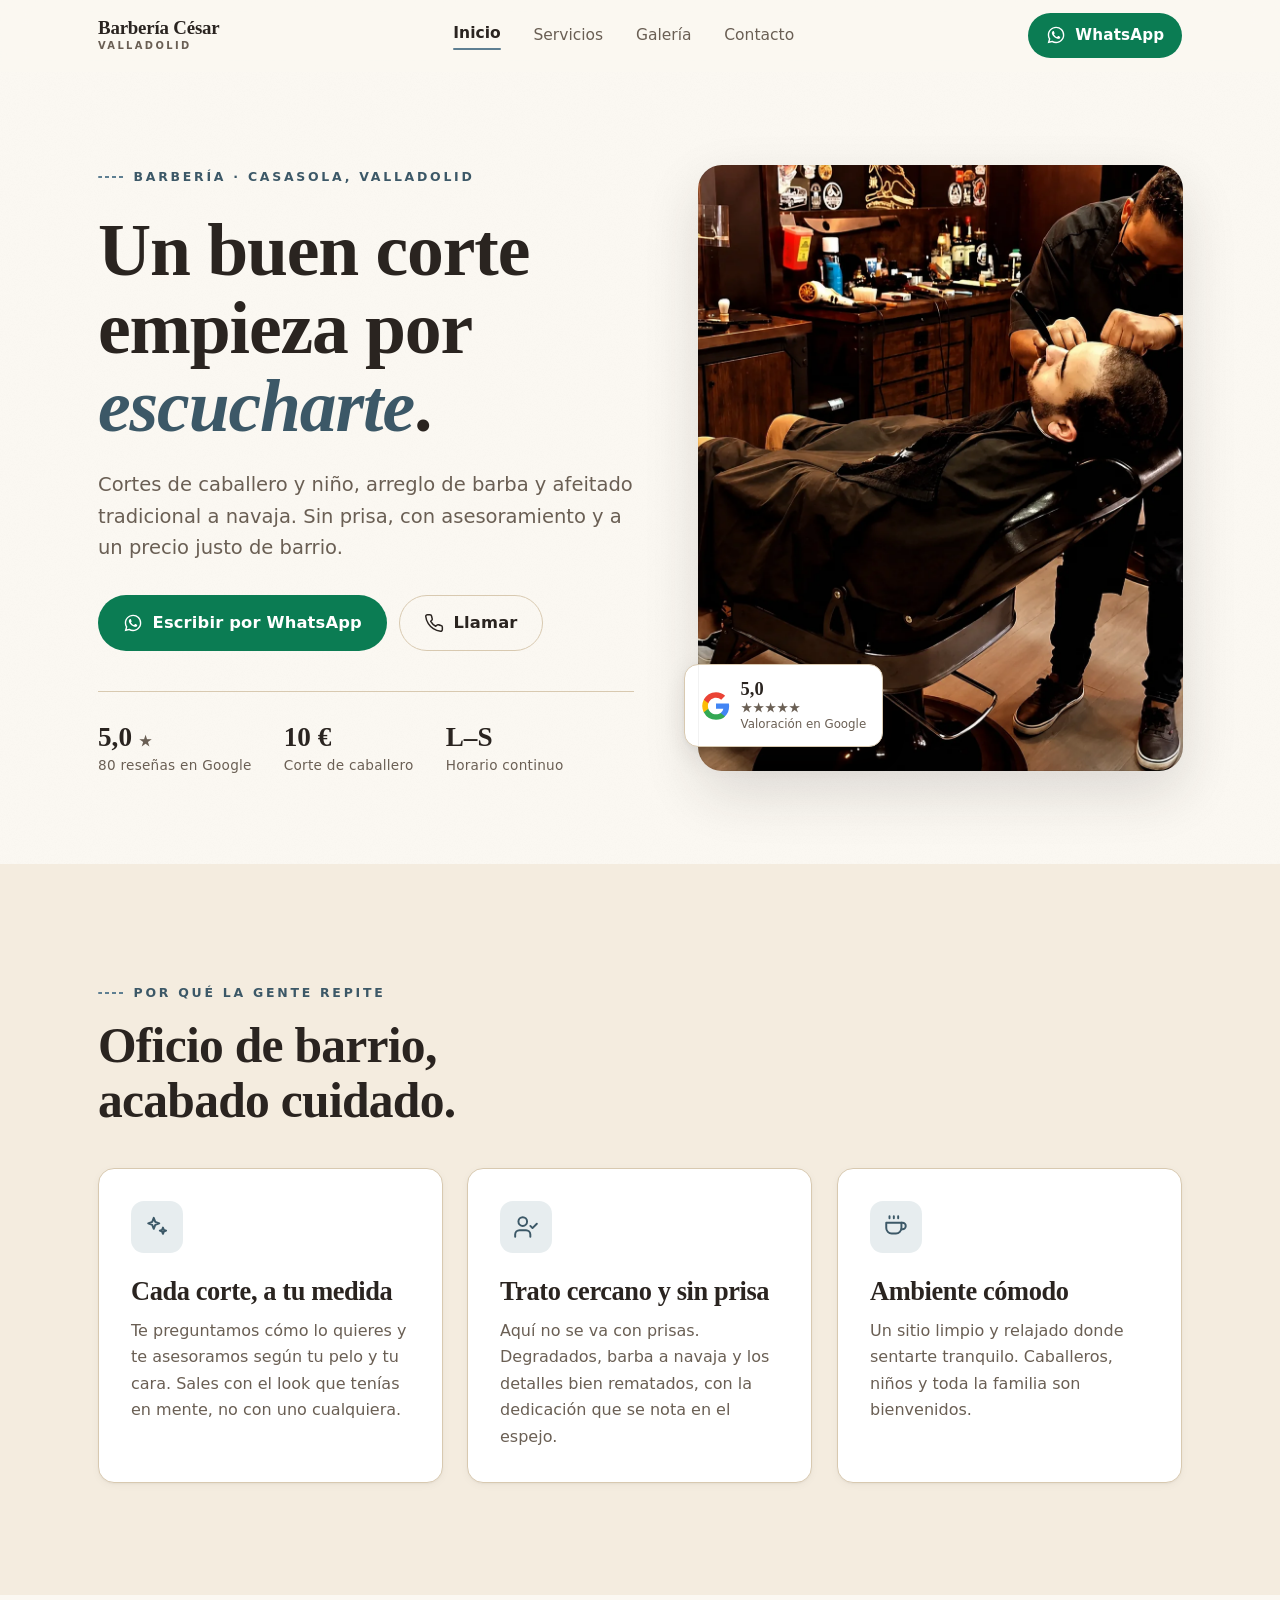
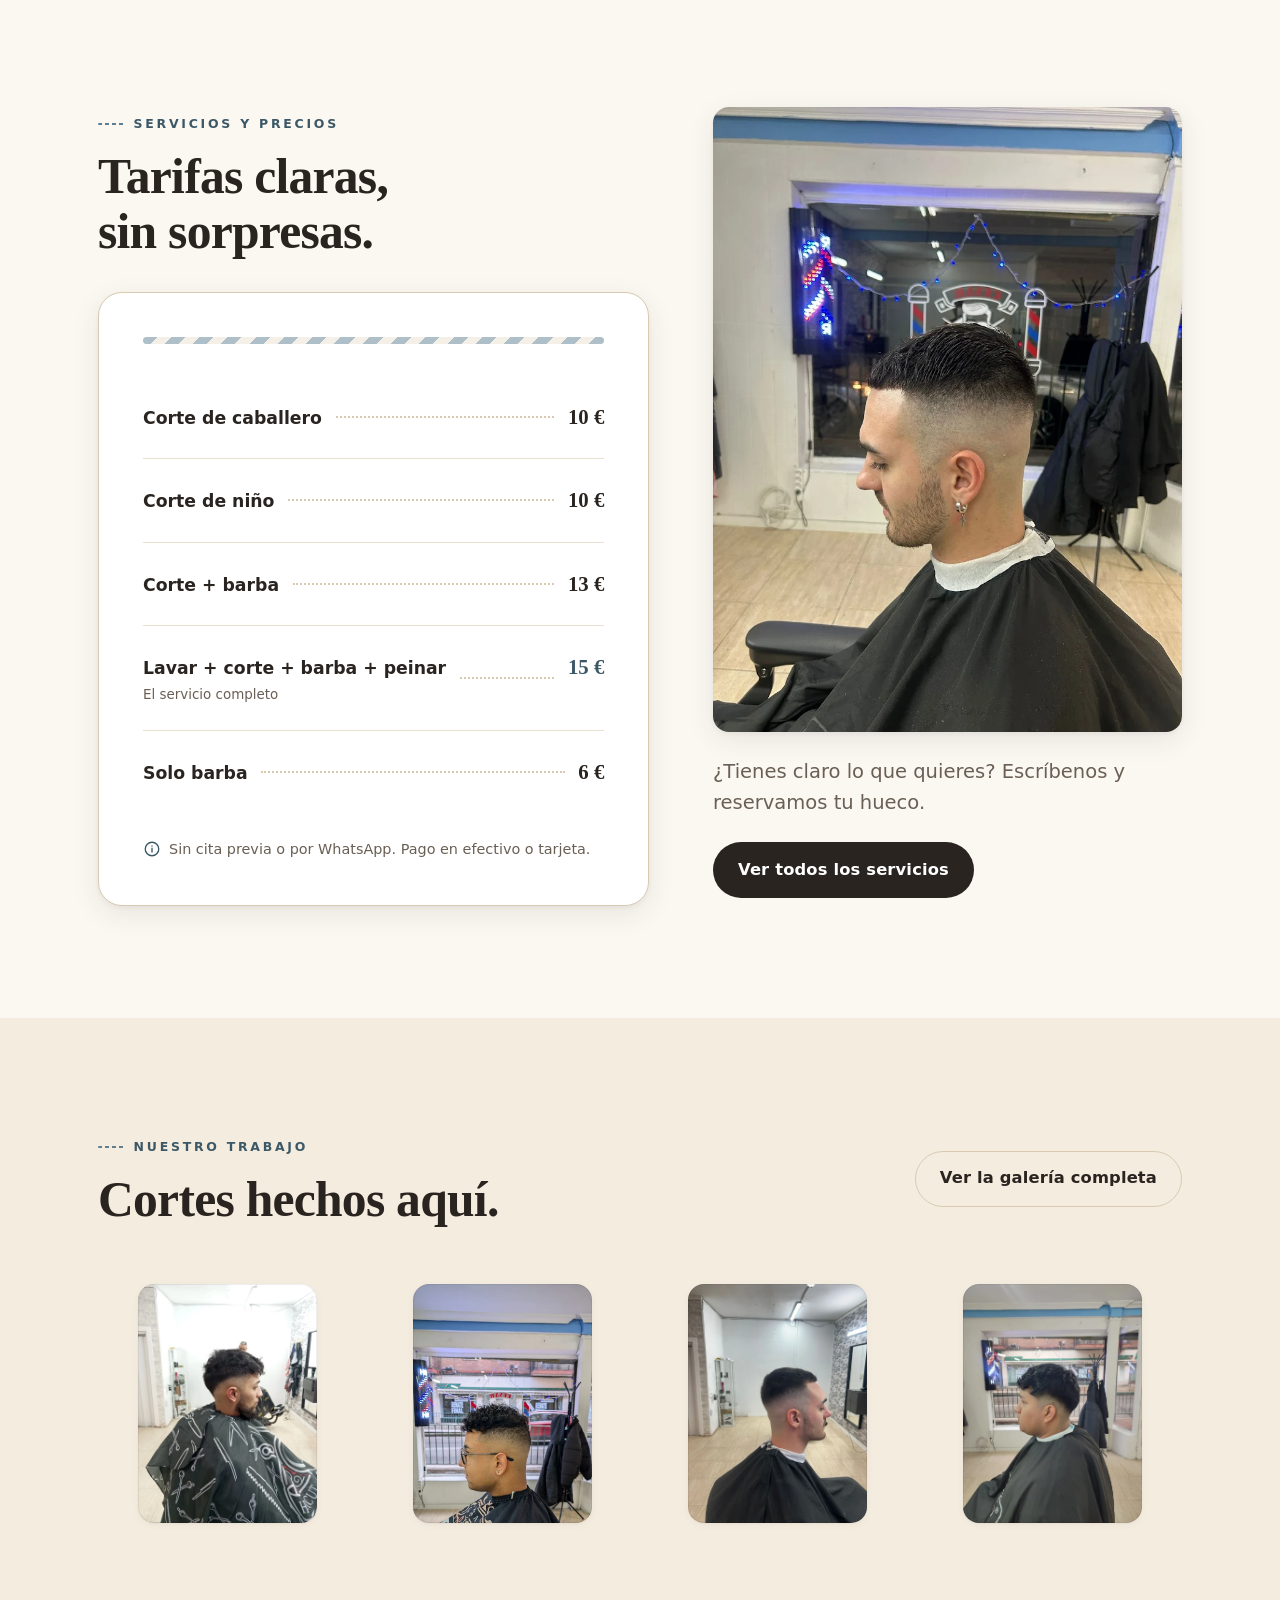
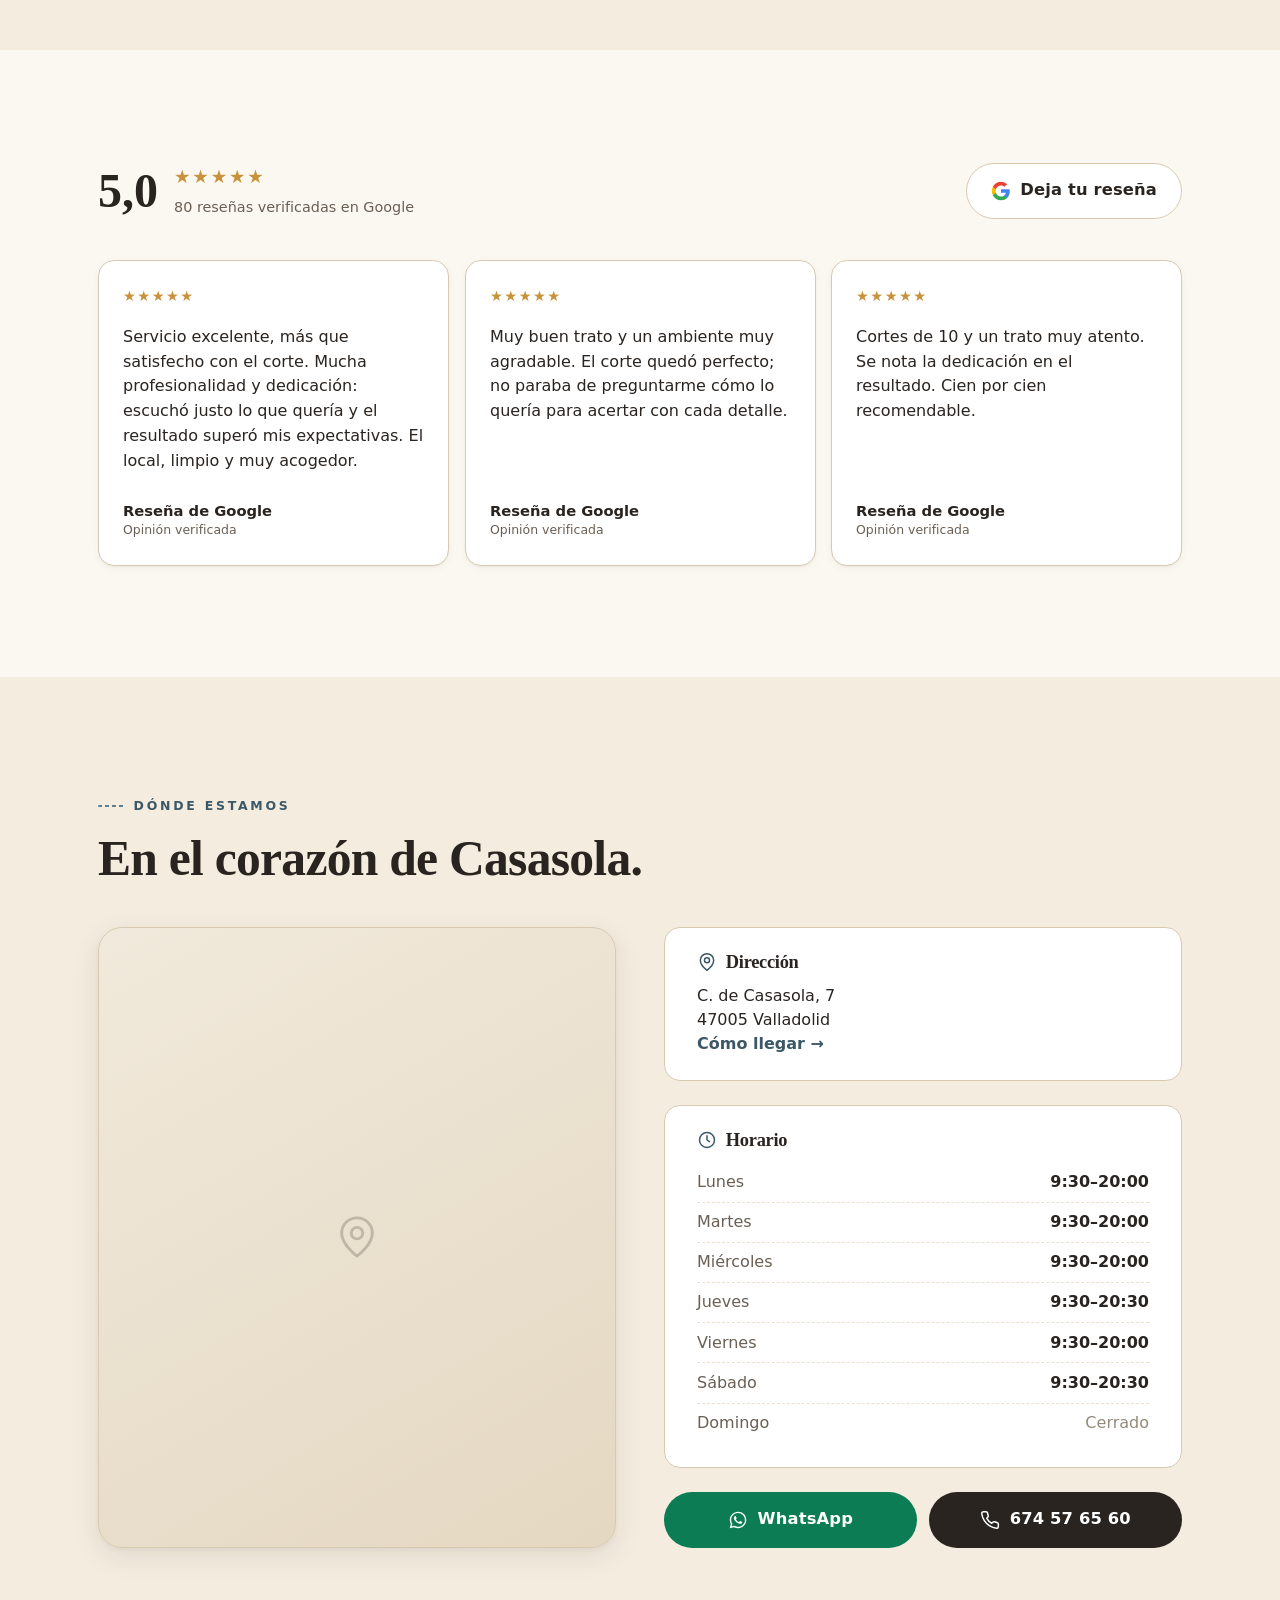
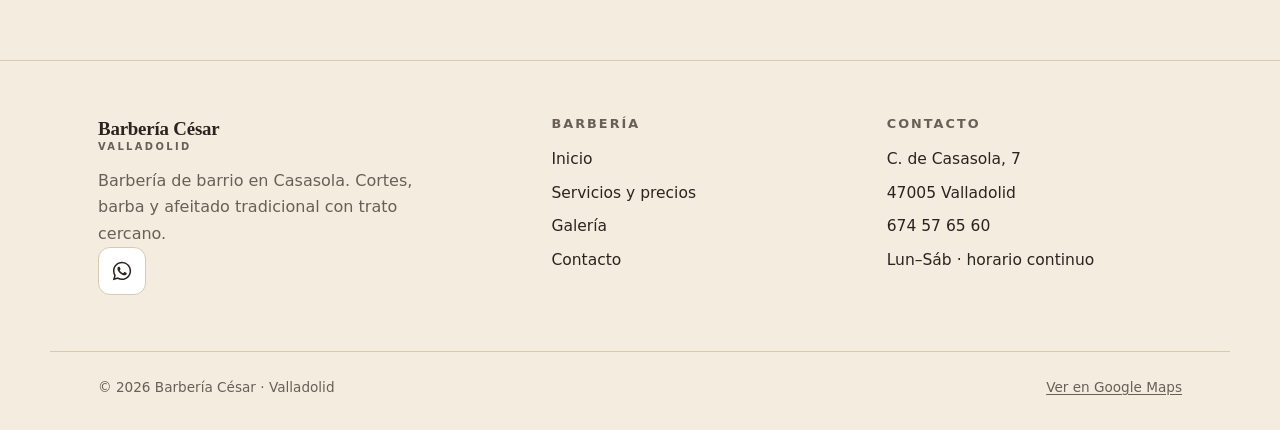
==== commit 964ab742: "web ff" ====
--- a/index.html
+++ b/index.html
@@ -295,7 +295,7 @@
 
 /* ---------- Galería ---------- */
 .gallery{display:grid;grid-template-columns:repeat(3,1fr);gap:var(--s2)}
-.gallery--preview{grid-template-columns:repeat(3,1fr)}
+.gallery--preview{grid-template-columns:repeat(4,1fr)}
 .shot{
   position:relative;overflow:hidden;border-radius:var(--radius);
   background:var(--sand);box-shadow:var(--shadow-sm);
@@ -337,9 +337,10 @@
 .review .stars{font-size:.9rem}
 .review p{color:var(--ink);line-height:1.55}
 .review__author{display:flex;align-items:center;gap:.6rem;margin-top:auto;padding-top:var(--s1)}
-.review__avatar{width:36px;height:36px;border-radius:50%;background:var(--blue-tint);color:var(--blue-deep);display:flex;align-items:center;justify-content:center;font-weight:700;font-size:.9rem;flex:none}
-.review__author b{display:block;font-size:.92rem;font-weight:600;line-height:1.25}
-.review__author span{display:block;font-size:.78rem;color:var(--ink-2)}
+.review__avatar{width:36px;height:36px;border-radius:50%;background:var(--blue-tint);color:var(--blue-deep);display:flex;align-items:center;justify-content:center;font-weight:700;font-size:.9rem;flex:none;overflow:hidden}
+.review__avatar svg{width:17px;height:17px;flex:none}
+.review__author div b{display:block;font-size:.92rem;font-weight:600;line-height:1.25}
+.review__author div span{display:block;font-size:.78rem;color:var(--ink-2)}
 .gmark{width:16px;height:16px;vertical-align:-2px}
 
 /* ---------- Bloque ubicación / contacto ---------- */
@@ -456,6 +457,10 @@
   /* Menú móvil */
   .nav-toggle{display:inline-flex}
   .header-actions .btn-call-label{display:none}
+  /* Al abrir el menú, la marca se oculta para no quedar por encima del panel */
+  .brand{transition:opacity .22s var(--ease), visibility .22s var(--ease)}
+  body.menu-open .brand{opacity:0;visibility:hidden;pointer-events:none}
+  body.menu-open .header-actions{opacity:0;visibility:hidden;pointer-events:none;transition:opacity .22s var(--ease), visibility .22s var(--ease)}
   .nav{
     position:fixed;top:0;right:0;height:100vh;height:100dvh;width:min(82vw,330px);
     flex-direction:column;align-items:stretch;gap:.25rem;
@@ -489,10 +494,21 @@
   .hero__badge span{font-size:.7rem}
   /* Eyebrow más compacto para que no se amontone */
   .eyebrow{letter-spacing:.14em;font-size:.72rem}
+
+  /* Quitar el botón de WhatsApp del header (queda la hamburguesa) */
+  .header-actions{display:none}
+  /* Ocultar la descripción del hero para subir los botones */
+  .hero__lead{display:none}
+  .hero h1{margin-bottom:var(--s4)}
+  .hero__cta{margin-top:0}
+  /* "Nuestro trabajo": 4 fotos en 2×2 bien alineadas */
+  .gallery--preview{grid-template-columns:repeat(2,1fr);gap:.7rem}
 }
 
 @media (max-width:560px){
-  .gallery,.gallery--preview{grid-template-columns:repeat(2,1fr);gap:.6rem}
+  .gallery,.gallery--preview{grid-template-columns:repeat(2,1fr);gap:.55rem}
+  /* Galería completa: fotos más grandes, casi de borde a borde */
+  .gallery:not(.gallery--preview){margin-inline:calc(-1 * var(--gutter) + 10px)}
   .hero__meta{flex-direction:column;gap:.7rem;align-items:stretch}
   .hero__stat{flex-direction:row;align-items:baseline;gap:.7rem}
   .hero__stat b{font-size:1.35rem;min-width:3.7rem}
@@ -508,6 +524,49 @@
 /* Pantallas amplias: respiración extra */
 @media (min-width:1280px){
   :root{--section-y:7rem}
+}
+
+/* ============================================================
+   CARRUSEL (reseñas, valores e imágenes en móvil)
+   En escritorio la pista mantiene su rejilla; los controles
+   solo aparecen en móvil.
+   ============================================================ */
+.carousel{position:relative}
+.carousel__controls{display:none}
+
+@media (max-width:760px){
+  .carousel__track{
+    display:flex;gap:var(--s2);
+    overflow-x:auto;scroll-snap-type:x mandatory;scroll-behavior:smooth;
+    -webkit-overflow-scrolling:touch;scrollbar-width:none;
+    padding:.35rem .25rem 1rem;margin-inline:-.25rem;
+  }
+  .carousel__track::-webkit-scrollbar{display:none}
+  .carousel__track > *{flex:0 0 86%;scroll-snap-align:center}
+  /* Dentro del carrusel las tarjetas siempre están visibles */
+  .js .carousel__track > *{opacity:1;transform:none}
+
+  .carousel__controls{
+    display:flex;align-items:center;justify-content:center;
+    gap:1.1rem;margin-top:var(--s3);
+  }
+  .carousel__btn{
+    width:46px;height:46px;border-radius:50%;flex:none;padding:0;
+    border:1.5px solid var(--sand-deep);background:var(--white);color:var(--ink);
+    display:flex;align-items:center;justify-content:center;cursor:pointer;
+    transition:background .2s var(--ease),border-color .2s var(--ease),opacity .2s var(--ease),transform .12s var(--ease);
+    box-shadow:var(--shadow-sm);
+  }
+  .carousel__btn svg{width:21px;height:21px}
+  .carousel__btn:hover{border-color:var(--ink-2)}
+  .carousel__btn:active{transform:scale(.93)}
+  .carousel__btn:disabled{opacity:.32;cursor:default;box-shadow:none}
+  .carousel__dots{display:flex;align-items:center;gap:.5rem}
+  .carousel__dot{
+    width:8px;height:8px;border-radius:50%;border:0;padding:0;cursor:pointer;
+    background:var(--sand-deep);transition:background .25s var(--ease),width .25s var(--ease);
+  }
+  .carousel__dot.is-active{background:var(--ink);width:22px;border-radius:5px}
 }
 
 </style>
@@ -578,7 +637,7 @@
           </div>
           <div class="hero__stat">
             <b>L–S</b>
-            <span>Mañana y tarde</span>
+            <span>Horario continuo</span>
           </div>
         </div>
       </div>
@@ -697,8 +756,9 @@
     </div>
     <div class="gallery gallery--preview reveal" data-d="1">
       <figure class="shot"><img src="[data-uri]" width="768" height="1020" alt="Corte con degradado y textura natural" loading="lazy"></figure>
+      <figure class="shot"><img src="[data-uri]" width="574" height="1020" alt="Corte clásico con degradado limpio" loading="lazy"></figure>
       <figure class="shot"><img src="[data-uri]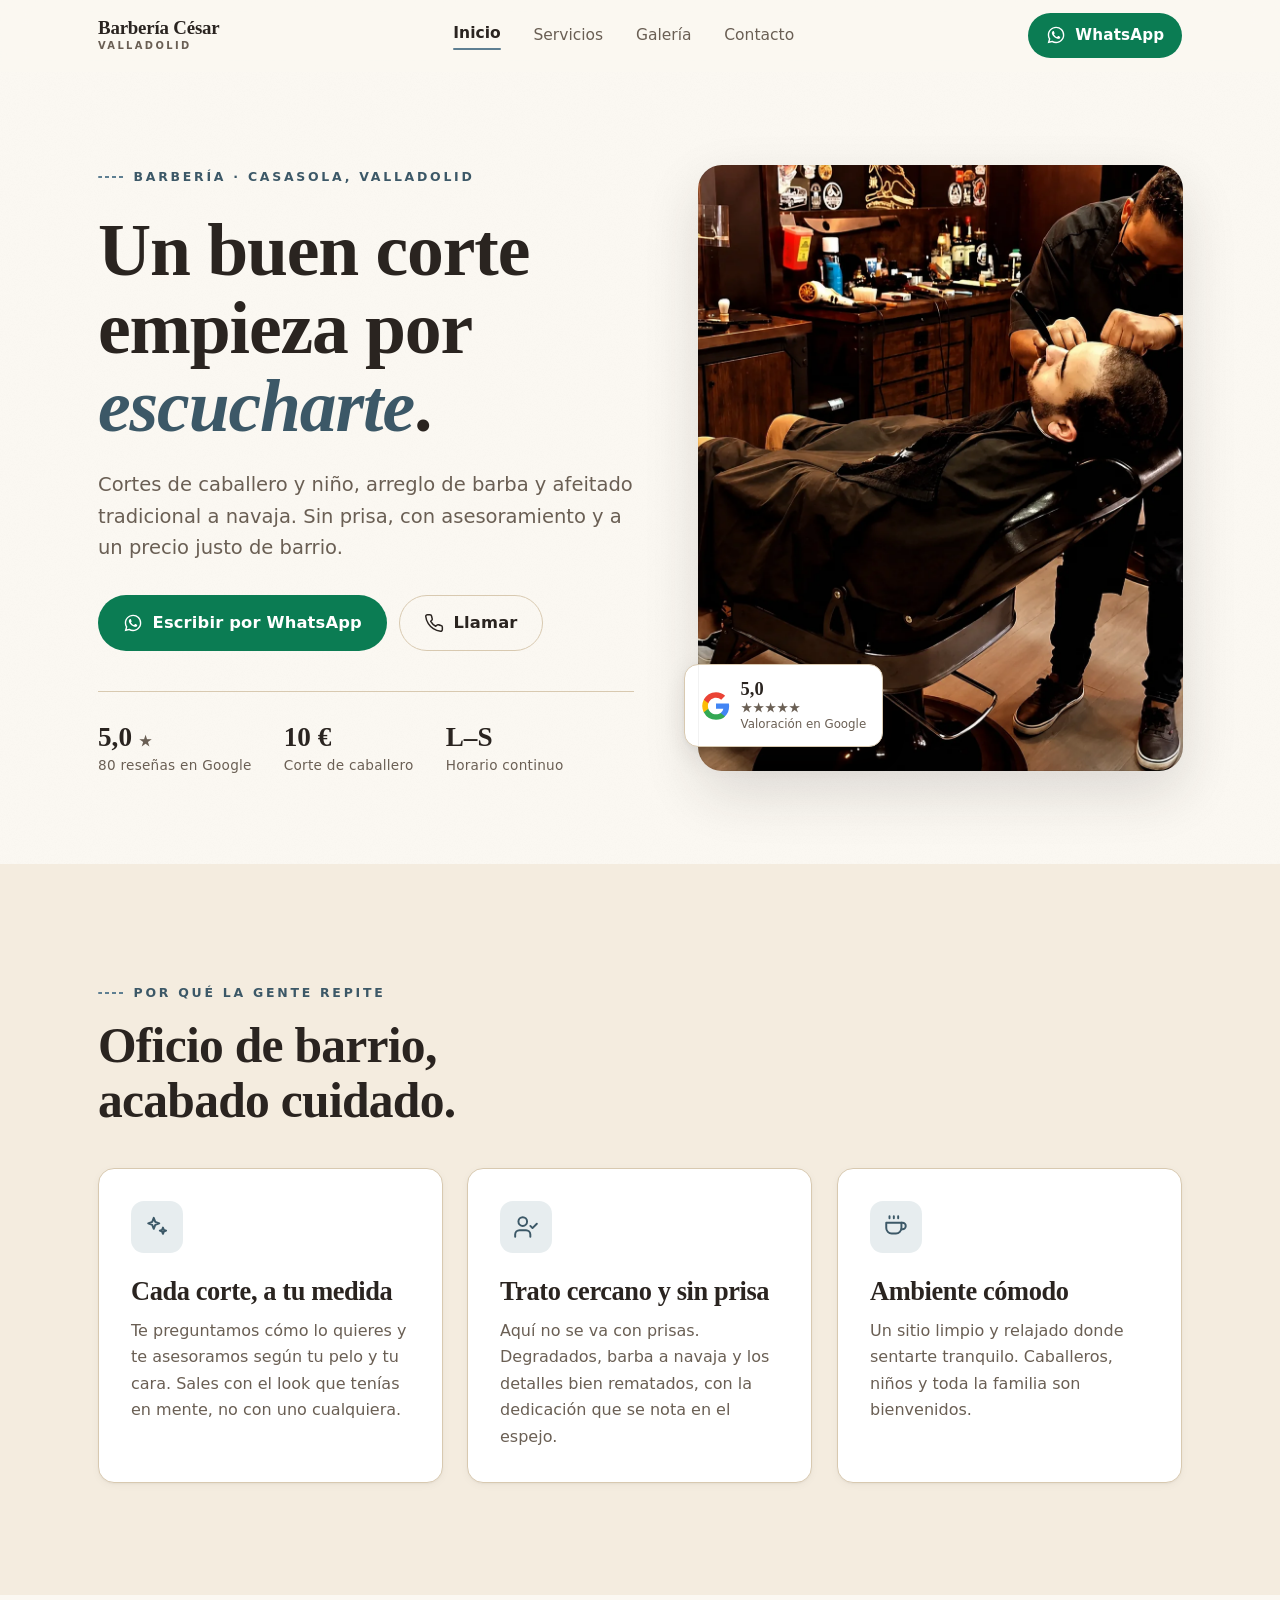
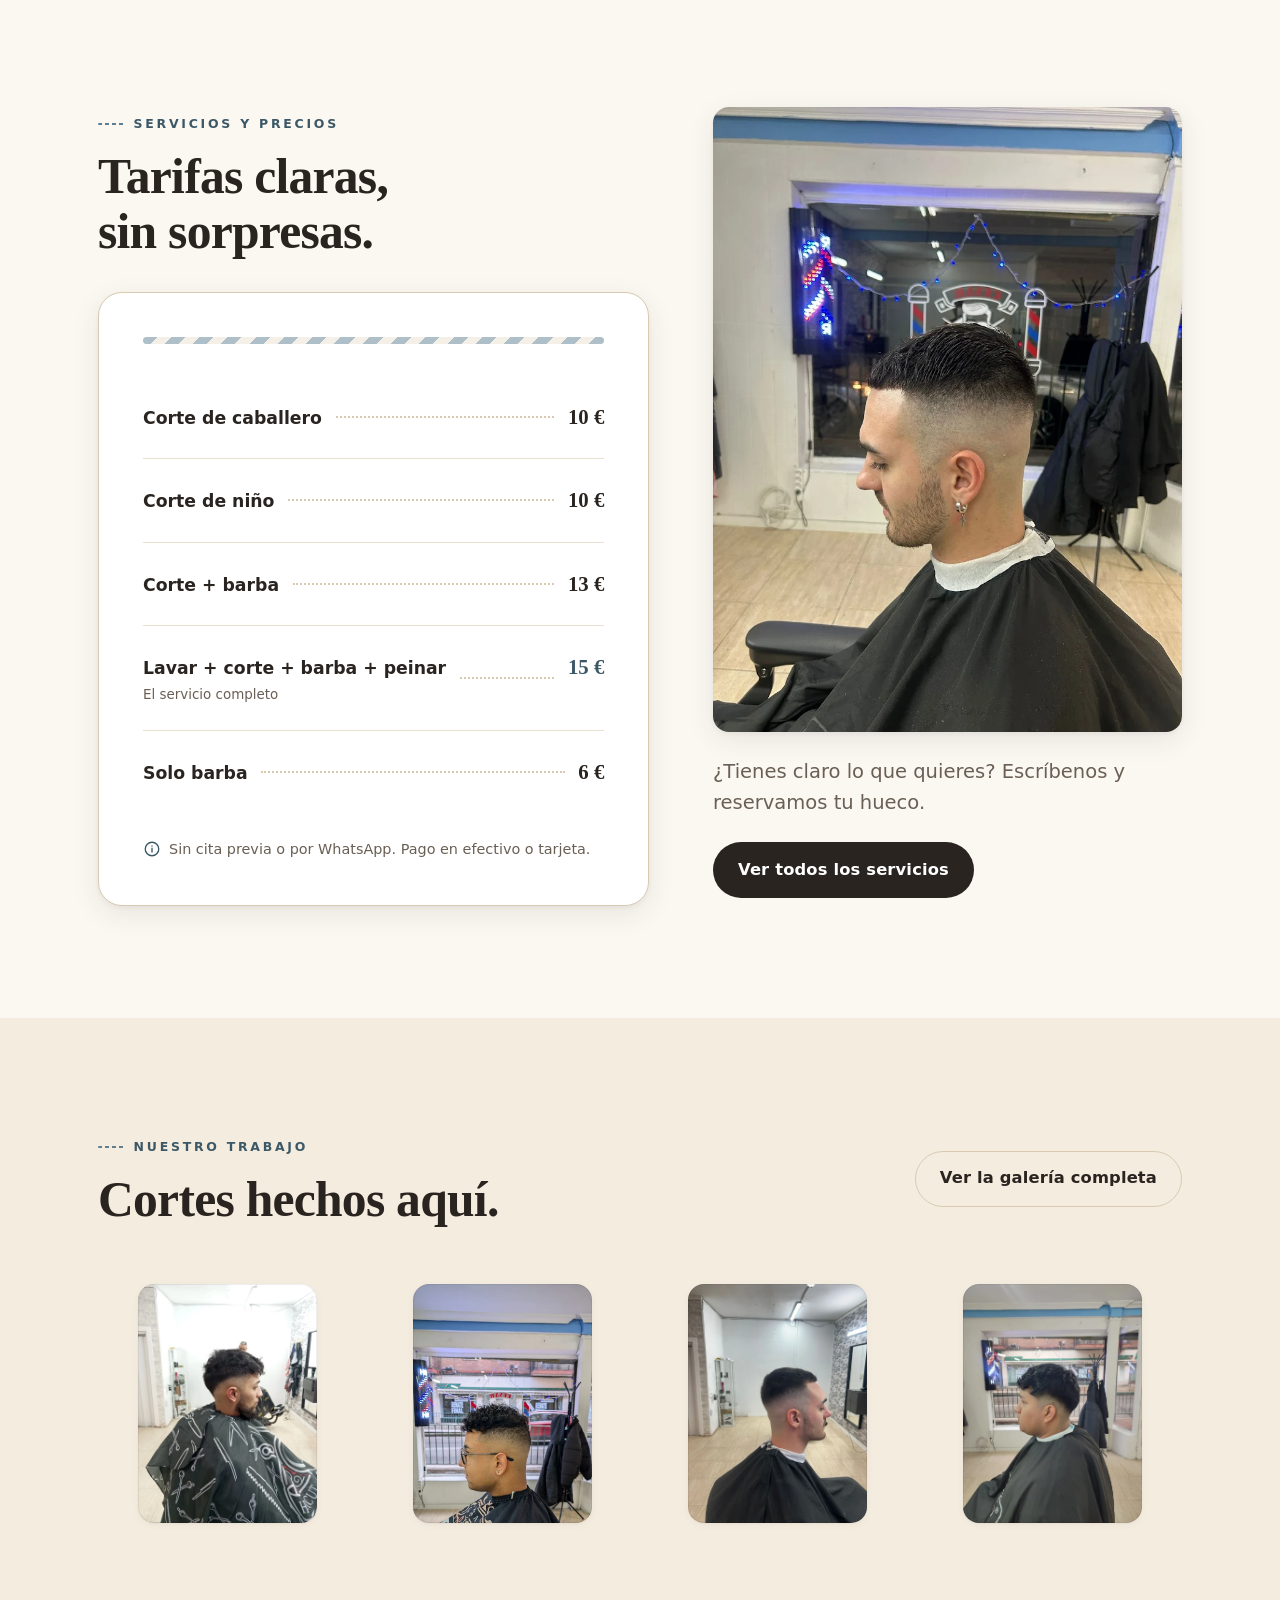
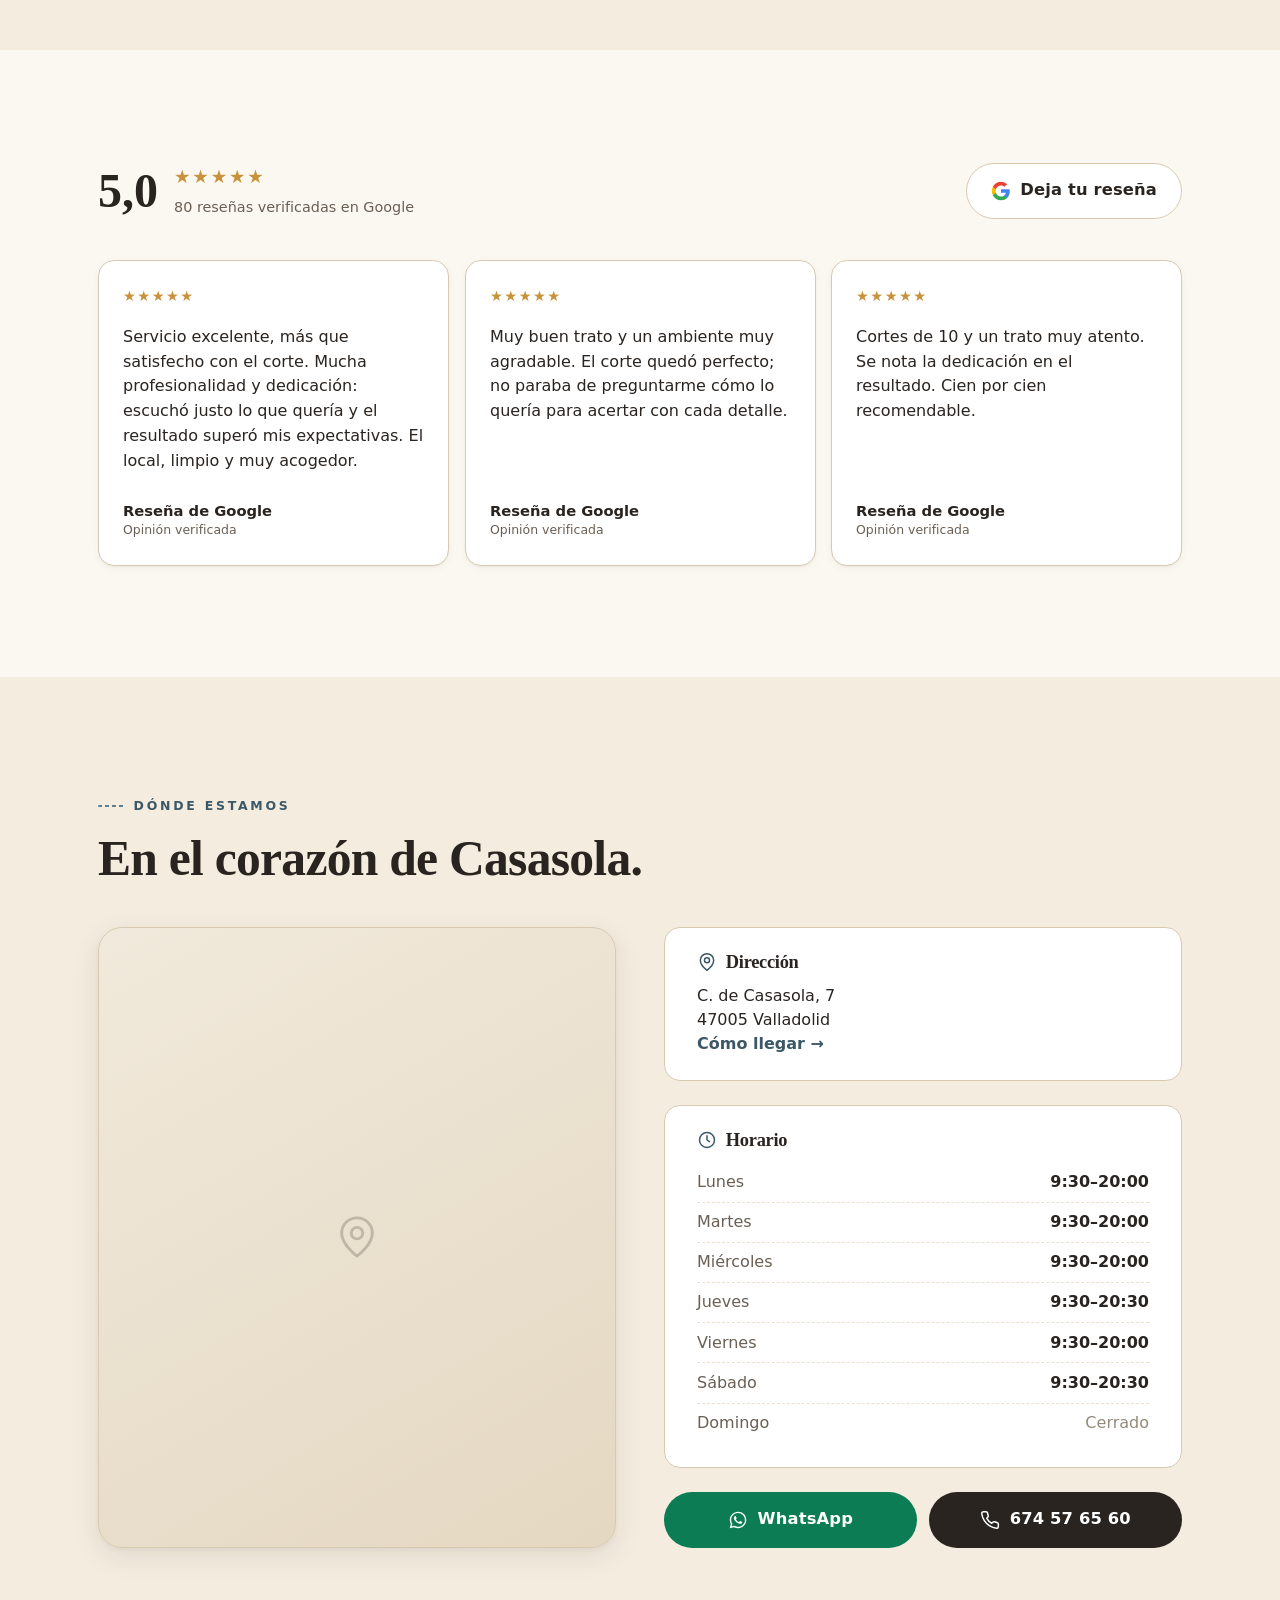
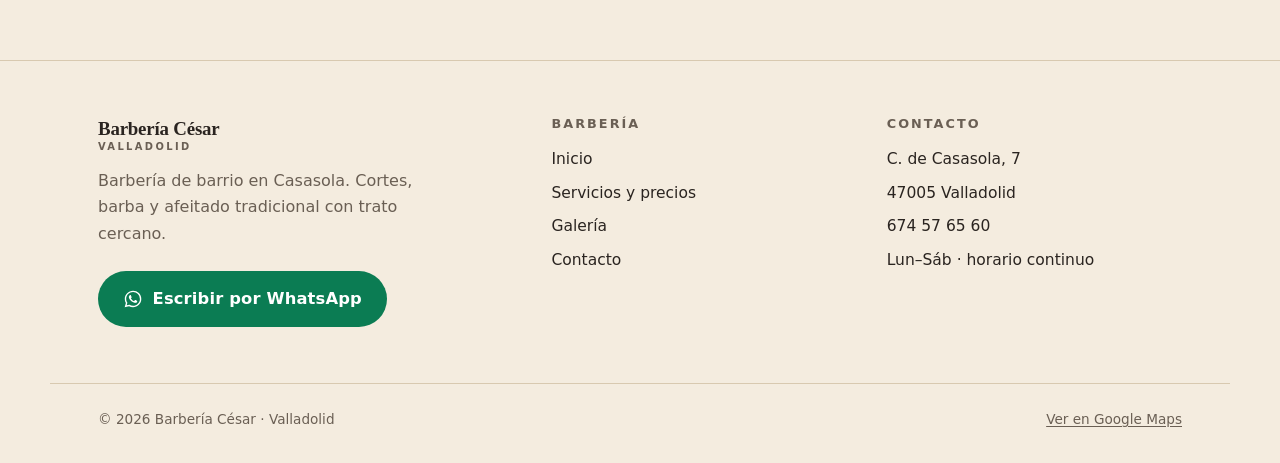
==== commit 7041d591: "web" ====
--- a/index.html
+++ b/index.html
@@ -403,6 +403,7 @@
 .footer-grid{display:grid;grid-template-columns:1.4fr 1fr 1fr;gap:var(--s5)}
 .footer-brand .brand{margin-bottom:var(--s2)}
 .footer-brand p{color:var(--ink-2);max-width:34ch}
+.footer-wa{margin-top:var(--s3)}
 .footer-col h4{font-family:var(--sans);font-size:.8rem;font-weight:700;letter-spacing:.16em;text-transform:uppercase;color:var(--ink-2);margin-bottom:var(--s2)}
 .footer-col ul{display:flex;flex-direction:column;gap:.5rem}
 .footer-col a,.footer-col li{color:var(--ink);font-size:.97rem}
@@ -501,14 +502,13 @@
   .hero__lead{display:none}
   .hero h1{margin-bottom:var(--s4)}
   .hero__cta{margin-top:0}
-  /* "Nuestro trabajo": 4 fotos en 2×2 bien alineadas */
-  .gallery--preview{grid-template-columns:repeat(2,1fr);gap:.7rem}
+  /* "Nuestro trabajo" y galería: fotos grandes y casi pegadas */
+  .gallery,.gallery--preview{grid-template-columns:repeat(2,1fr);gap:4px;margin-inline:calc(-1 * var(--gutter) + 6px)}
+  .shot{border-radius:9px}
 }
 
 @media (max-width:560px){
-  .gallery,.gallery--preview{grid-template-columns:repeat(2,1fr);gap:.55rem}
-  /* Galería completa: fotos más grandes, casi de borde a borde */
-  .gallery:not(.gallery--preview){margin-inline:calc(-1 * var(--gutter) + 10px)}
+  .gallery,.gallery--preview{grid-template-columns:repeat(2,1fr);gap:3px;margin-inline:calc(-1 * var(--gutter) + 4px)}
   .hero__meta{flex-direction:column;gap:.7rem;align-items:stretch}
   .hero__stat{flex-direction:row;align-items:baseline;gap:.7rem}
   .hero__stat b{font-size:1.35rem;min-width:3.7rem}
@@ -876,11 +876,7 @@
           </span>
         </a>
         <p>Barbería de barrio en Casasola. Cortes, barba y afeitado tradicional con trato cercano.</p>
-        <div class="socials">
-          <a class="social-btn social-btn--wa" href="https://wa.me/34674576560" target="_blank" rel="noopener" aria-label="WhatsApp de Barbería César">
-            <svg viewBox="0 0 24 24" aria-hidden="true" fill="currentColor"><path d="M19.05 4.91A9.82 9.82 0 0 0 12.04 2C6.58 2 2.13 6.45 2.13 11.91c0 1.75.46 3.45 1.32 4.95L2 22l5.25-1.38a9.9 9.9 0 0 0 4.79 1.22h.01c5.46 0 9.91-4.45 9.91-9.91 0-2.65-1.03-5.14-2.9-7.02zM12.05 20.15a8.2 8.2 0 0 1-4.18-1.15l-.3-.18-3.12.82.83-3.04-.2-.31a8.2 8.2 0 0 1-1.26-4.38c0-4.54 3.7-8.23 8.24-8.23 2.2 0 4.27.86 5.82 2.42a8.18 8.18 0 0 1 2.41 5.82c0 4.54-3.7 8.23-8.24 8.23zm4.52-6.16c-.25-.12-1.47-.72-1.69-.81-.23-.08-.39-.12-.56.13-.16.25-.64.81-.79.97-.14.17-.29.19-.54.06-.25-.12-1.05-.39-1.99-1.23-.74-.66-1.23-1.47-1.38-1.72-.14-.25-.01-.38.11-.51.11-.11.25-.29.37-.43.12-.14.16-.25.25-.41.08-.17.04-.31-.02-.43-.06-.12-.56-1.34-.76-1.84-.2-.48-.41-.42-.56-.43h-.48c-.17 0-.43.06-.66.31-.22.25-.86.85-.86 2.07 0 1.22.89 2.4 1.01 2.56.12.17 1.75 2.67 4.23 3.74.59.26 1.05.41 1.41.52.59.19 1.13.16 1.56.1.48-.07 1.47-.6 1.68-1.18.21-.58.21-1.07.14-1.18-.06-.11-.22-.17-.47-.29z"/></svg>
-          </a>
-        </div>
+        <a class="btn btn--wa footer-wa" href="https://wa.me/34674576560?text=Hola%2C%20quer%C3%ADa%20pedir%20cita%20en%20Barber%C3%ADa%20C%C3%A9sar" target="_blank" rel="noopener"><svg viewBox="0 0 24 24" aria-hidden="true" fill="currentColor"><path d="M19.05 4.91A9.82 9.82 0 0 0 12.04 2C6.58 2 2.13 6.45 2.13 11.91c0 1.75.46 3.45 1.32 4.95L2 22l5.25-1.38a9.9 9.9 0 0 0 4.79 1.22h.01c5.46 0 9.91-4.45 9.91-9.91 0-2.65-1.03-5.14-2.9-7.02zM12.05 20.15a8.2 8.2 0 0 1-4.18-1.15l-.3-.18-3.12.82.83-3.04-.2-.31a8.2 8.2 0 0 1-1.26-4.38c0-4.54 3.7-8.23 8.24-8.23 2.2 0 4.27.86 5.82 2.42a8.18 8.18 0 0 1 2.41 5.82c0 4.54-3.7 8.23-8.24 8.23zm4.52-6.16c-.25-.12-1.47-.72-1.69-.81-.23-.08-.39-.12-.56.13-.16.25-.64.81-.79.97-.14.17-.29.19-.54.06-.25-.12-1.05-.39-1.99-1.23-.74-.66-1.23-1.47-1.38-1.72-.14-.25-.01-.38.11-.51.11-.11.25-.29.37-.43.12-.14.16-.25.25-.41.08-.17.04-.31-.02-.43-.06-.12-.56-1.34-.76-1.84-.2-.48-.41-.42-.56-.43h-.48c-.17 0-.43.06-.66.31-.22.25-.86.85-.86 2.07 0 1.22.89 2.4 1.01 2.56.12.17 1.75 2.67 4.23 3.74.59.26 1.05.41 1.41.52.59.19 1.13.16 1.56.1.48-.07 1.47-.6 1.68-1.18.21-.58.21-1.07.14-1.18-.06-.11-.22-.17-.47-.29z"/></svg> Escribir por WhatsApp</a>
       </div>
       <div class="footer-col">
         <h4>Barbería</h4>
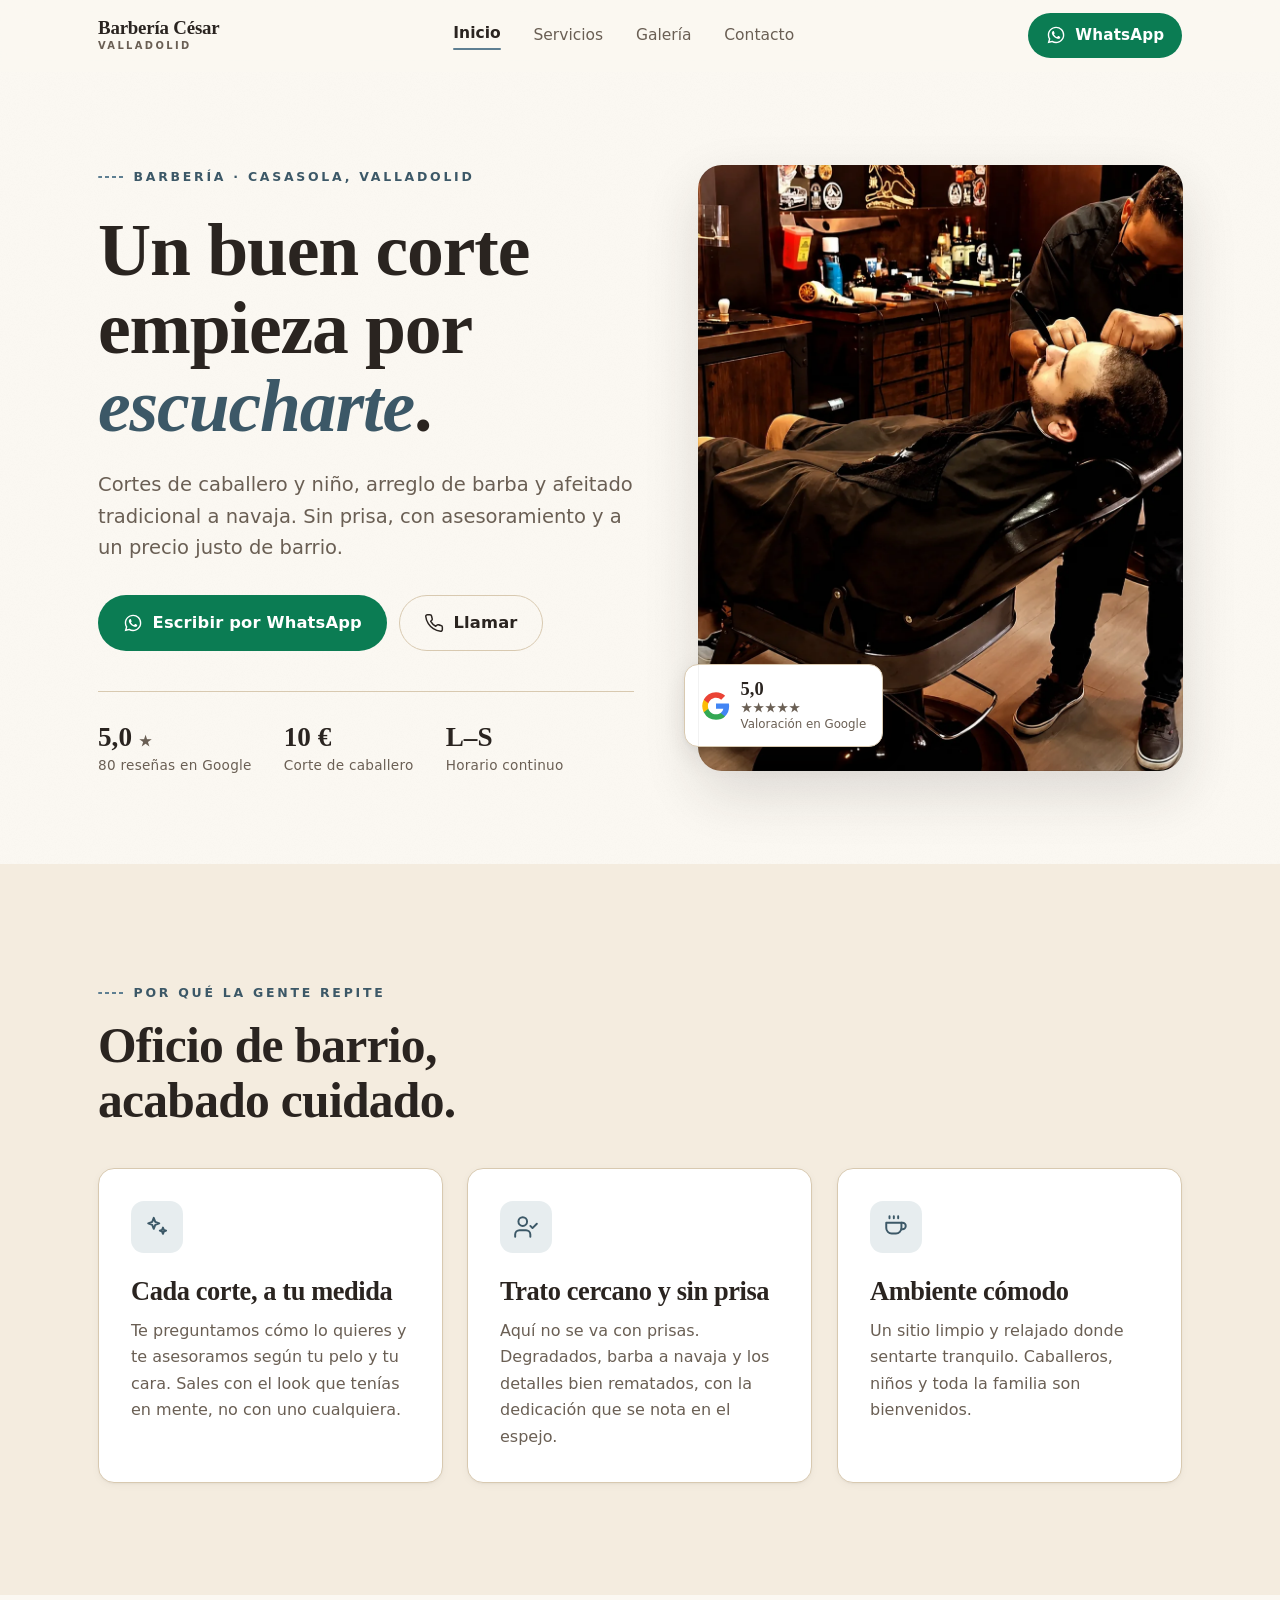
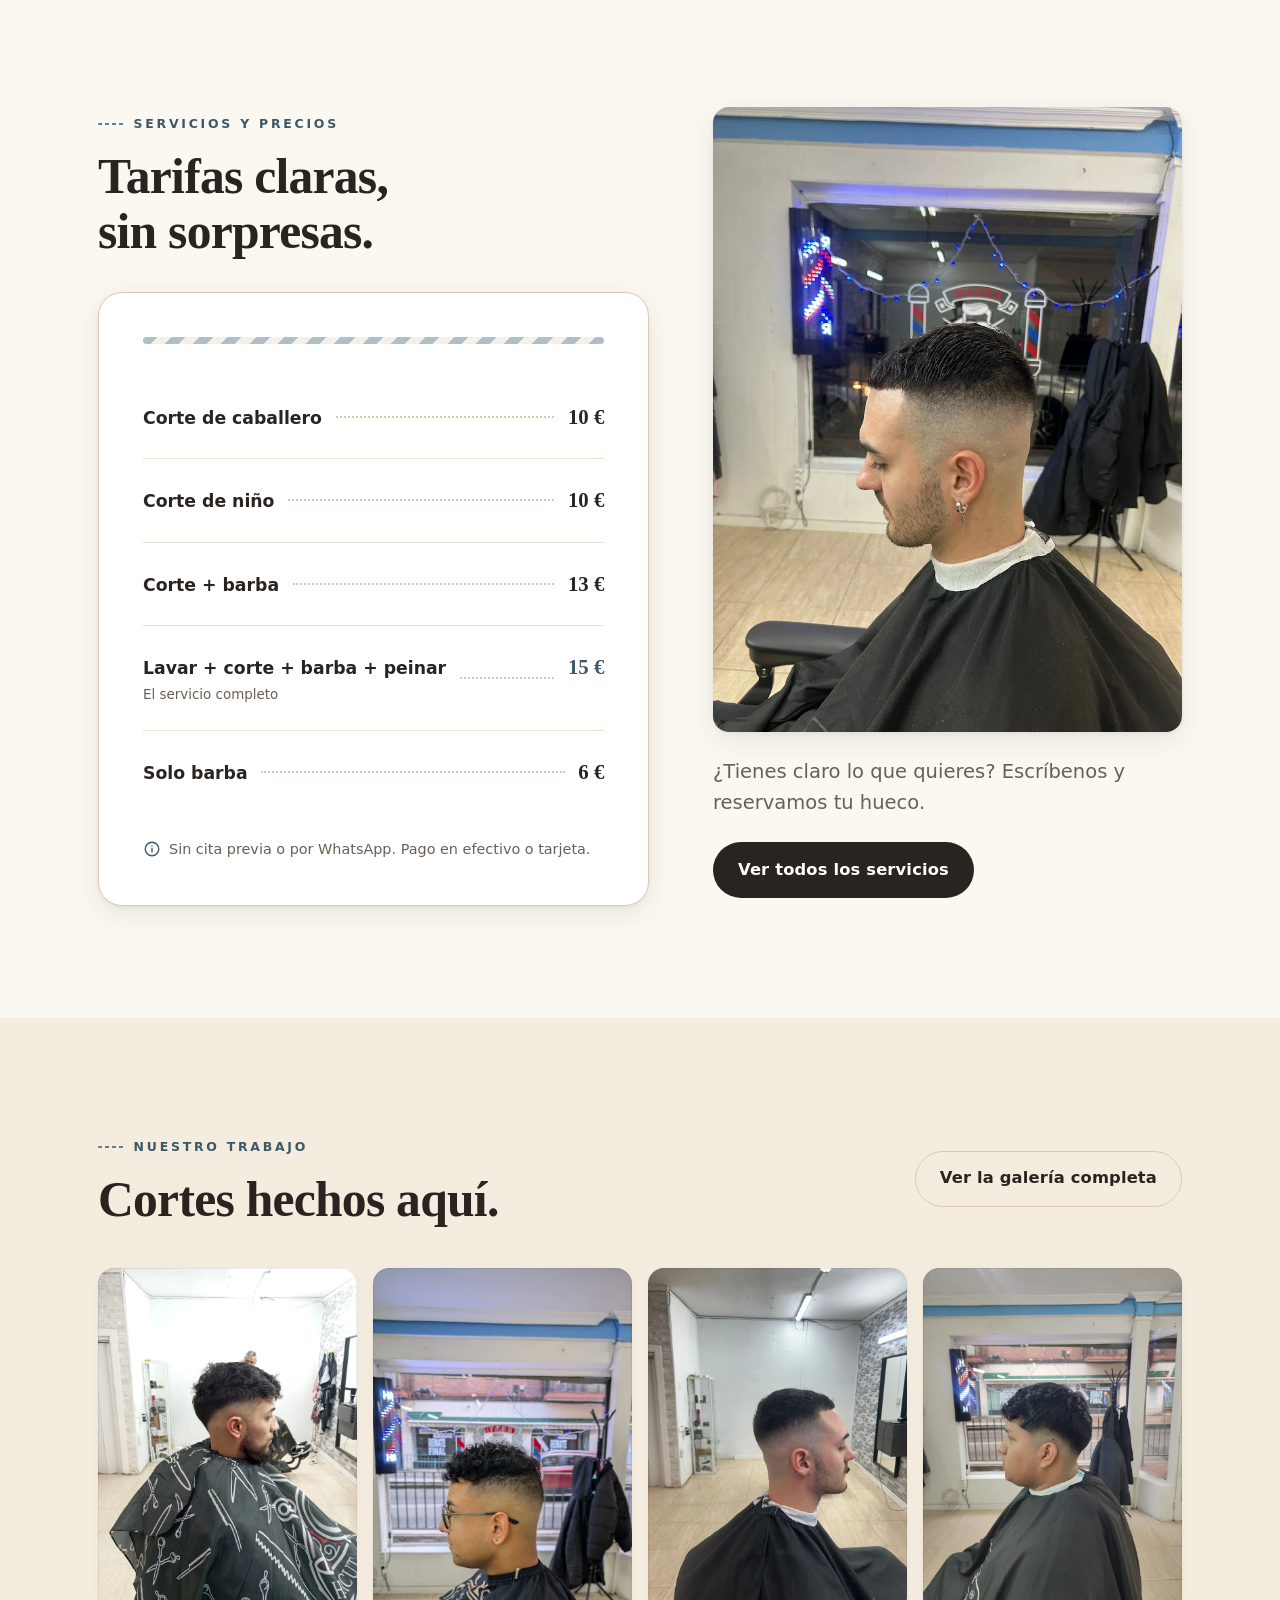
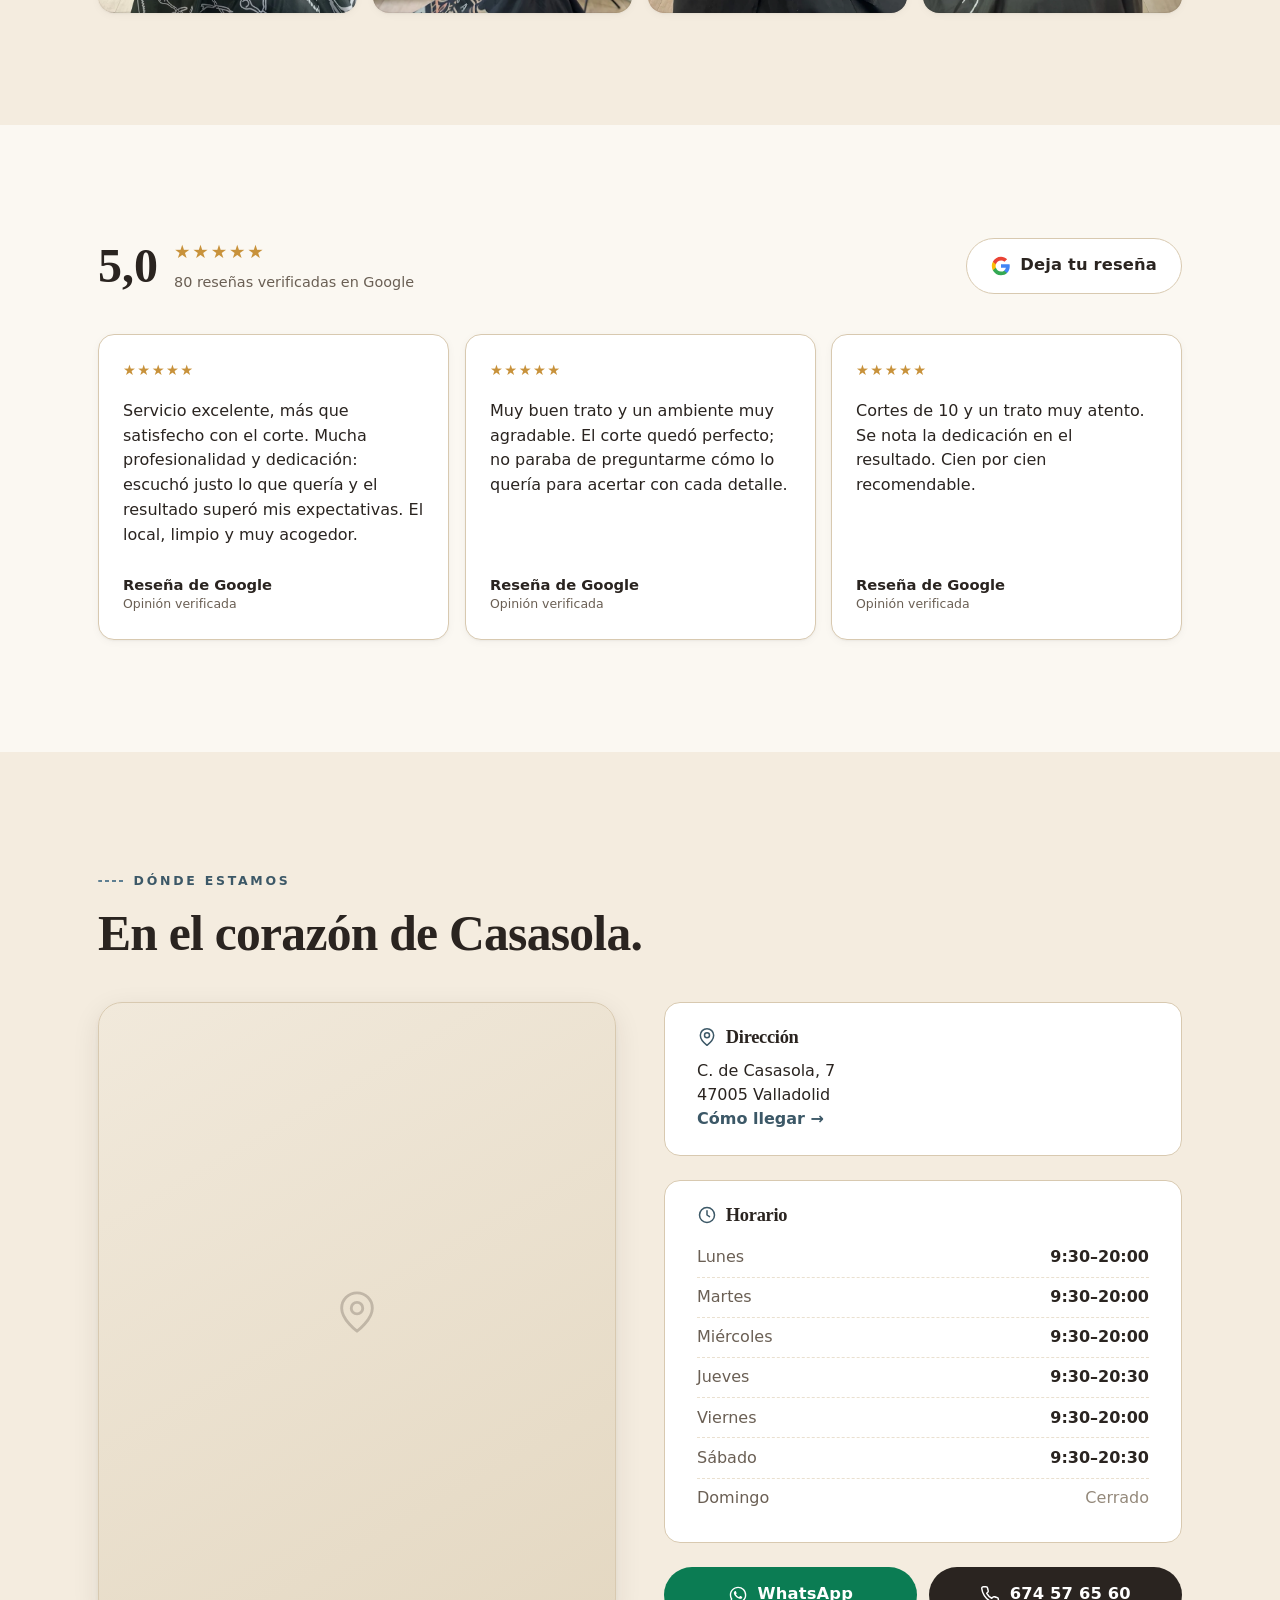
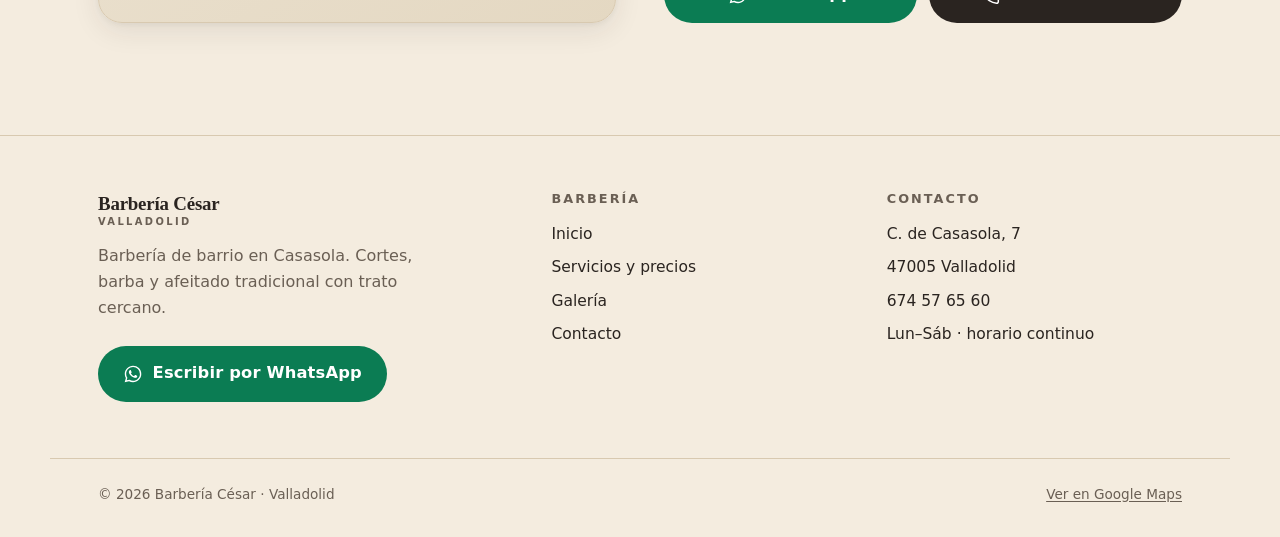
==== commit 9b78b3e2: "web" ====
--- a/index.html
+++ b/index.html
@@ -299,7 +299,7 @@
 .shot{
   position:relative;overflow:hidden;border-radius:var(--radius);
   background:var(--sand);box-shadow:var(--shadow-sm);
-  aspect-ratio:3/4;
+  aspect-ratio:3/4;width:100%;margin:0;
 }
 .shot img{
   width:100%;height:100%;object-fit:cover;object-position:center top;
@@ -502,13 +502,14 @@
   .hero__lead{display:none}
   .hero h1{margin-bottom:var(--s4)}
   .hero__cta{margin-top:0}
-  /* "Nuestro trabajo" y galería: fotos grandes y casi pegadas */
-  .gallery,.gallery--preview{grid-template-columns:repeat(2,1fr);gap:4px;margin-inline:calc(-1 * var(--gutter) + 6px)}
-  .shot{border-radius:9px}
+  /* "Nuestro trabajo" y galería: fotos grandes y muy pegadas */
+  .gallery,.gallery--preview{grid-template-columns:repeat(2,1fr);gap:2px;margin-inline:calc(-1 * var(--gutter) + 2px)}
+  .shot{border-radius:5px}
 }
 
 @media (max-width:560px){
-  .gallery,.gallery--preview{grid-template-columns:repeat(2,1fr);gap:3px;margin-inline:calc(-1 * var(--gutter) + 4px)}
+  .gallery,.gallery--preview{grid-template-columns:repeat(2,1fr);gap:2px;margin-inline:calc(-1 * var(--gutter))}
+  .shot{border-radius:4px}
   .hero__meta{flex-direction:column;gap:.7rem;align-items:stretch}
   .hero__stat{flex-direction:row;align-items:baseline;gap:.7rem}
   .hero__stat b{font-size:1.35rem;min-width:3.7rem}
